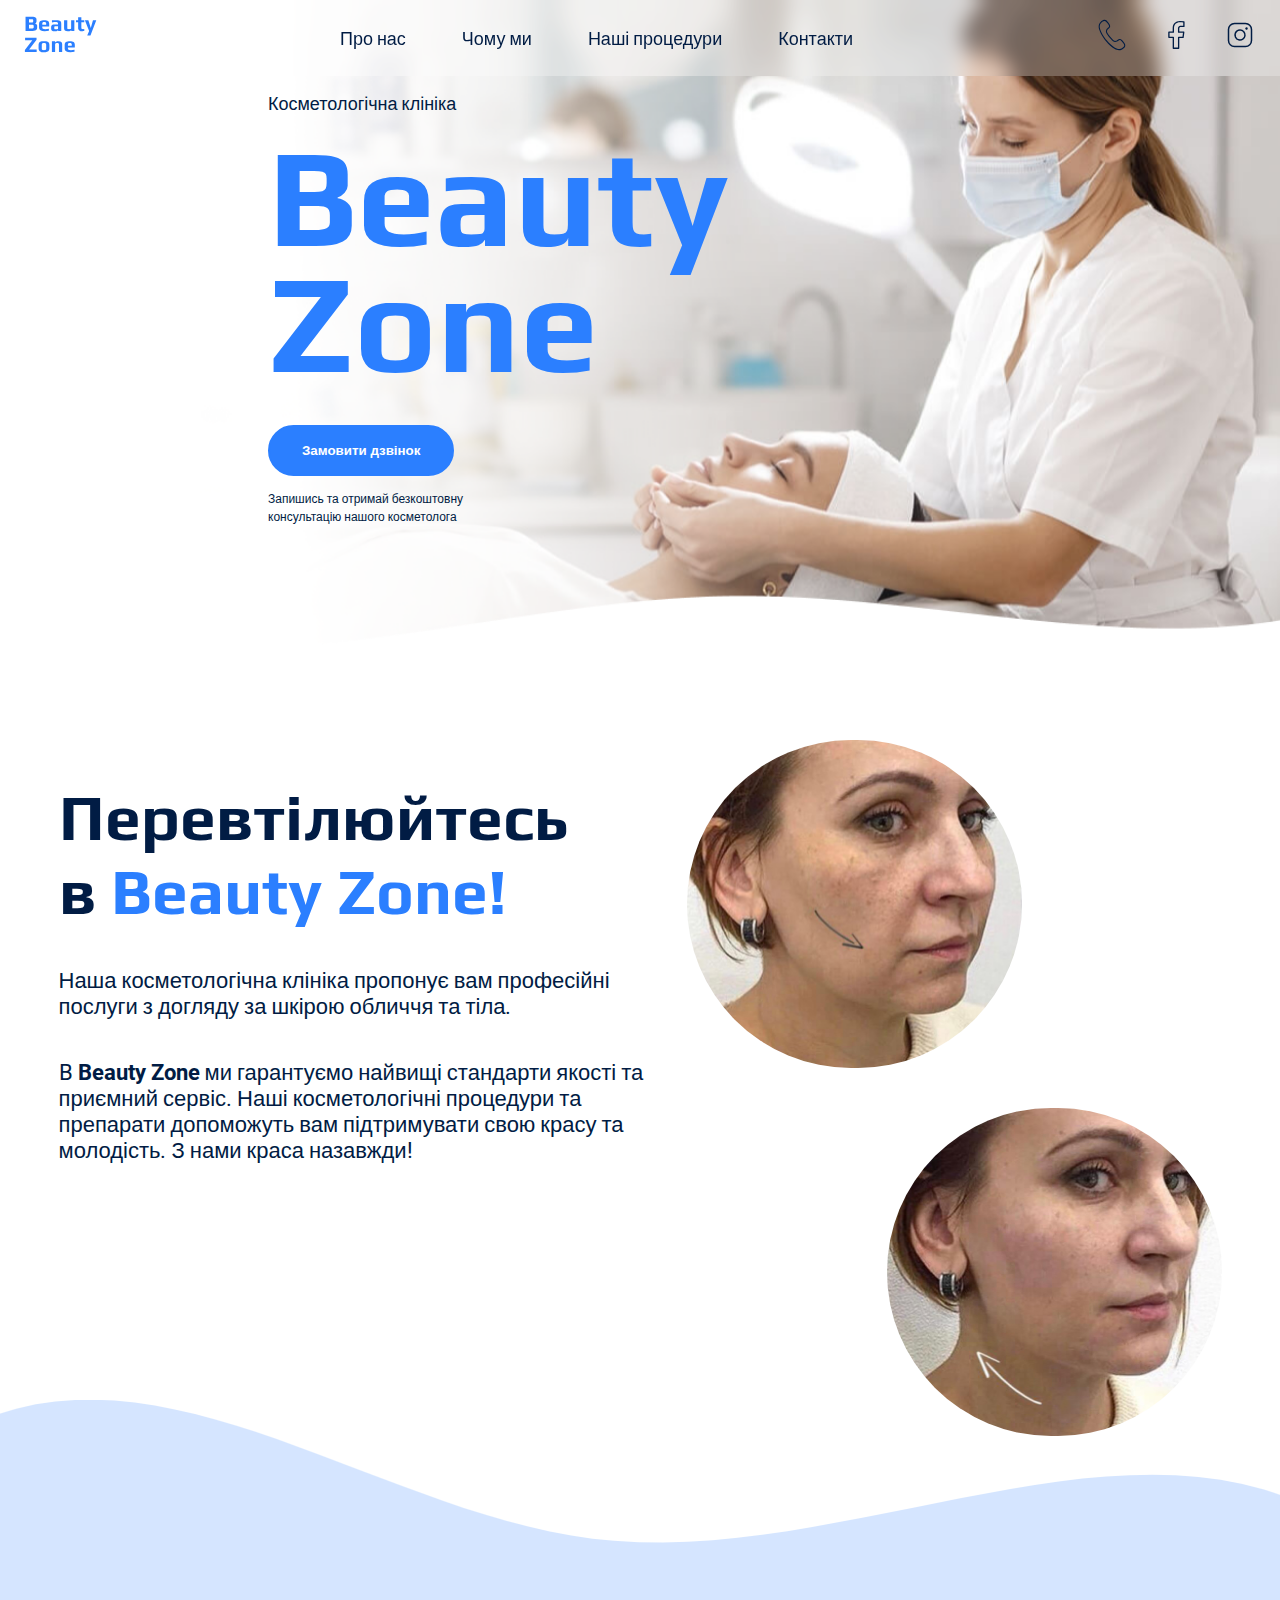
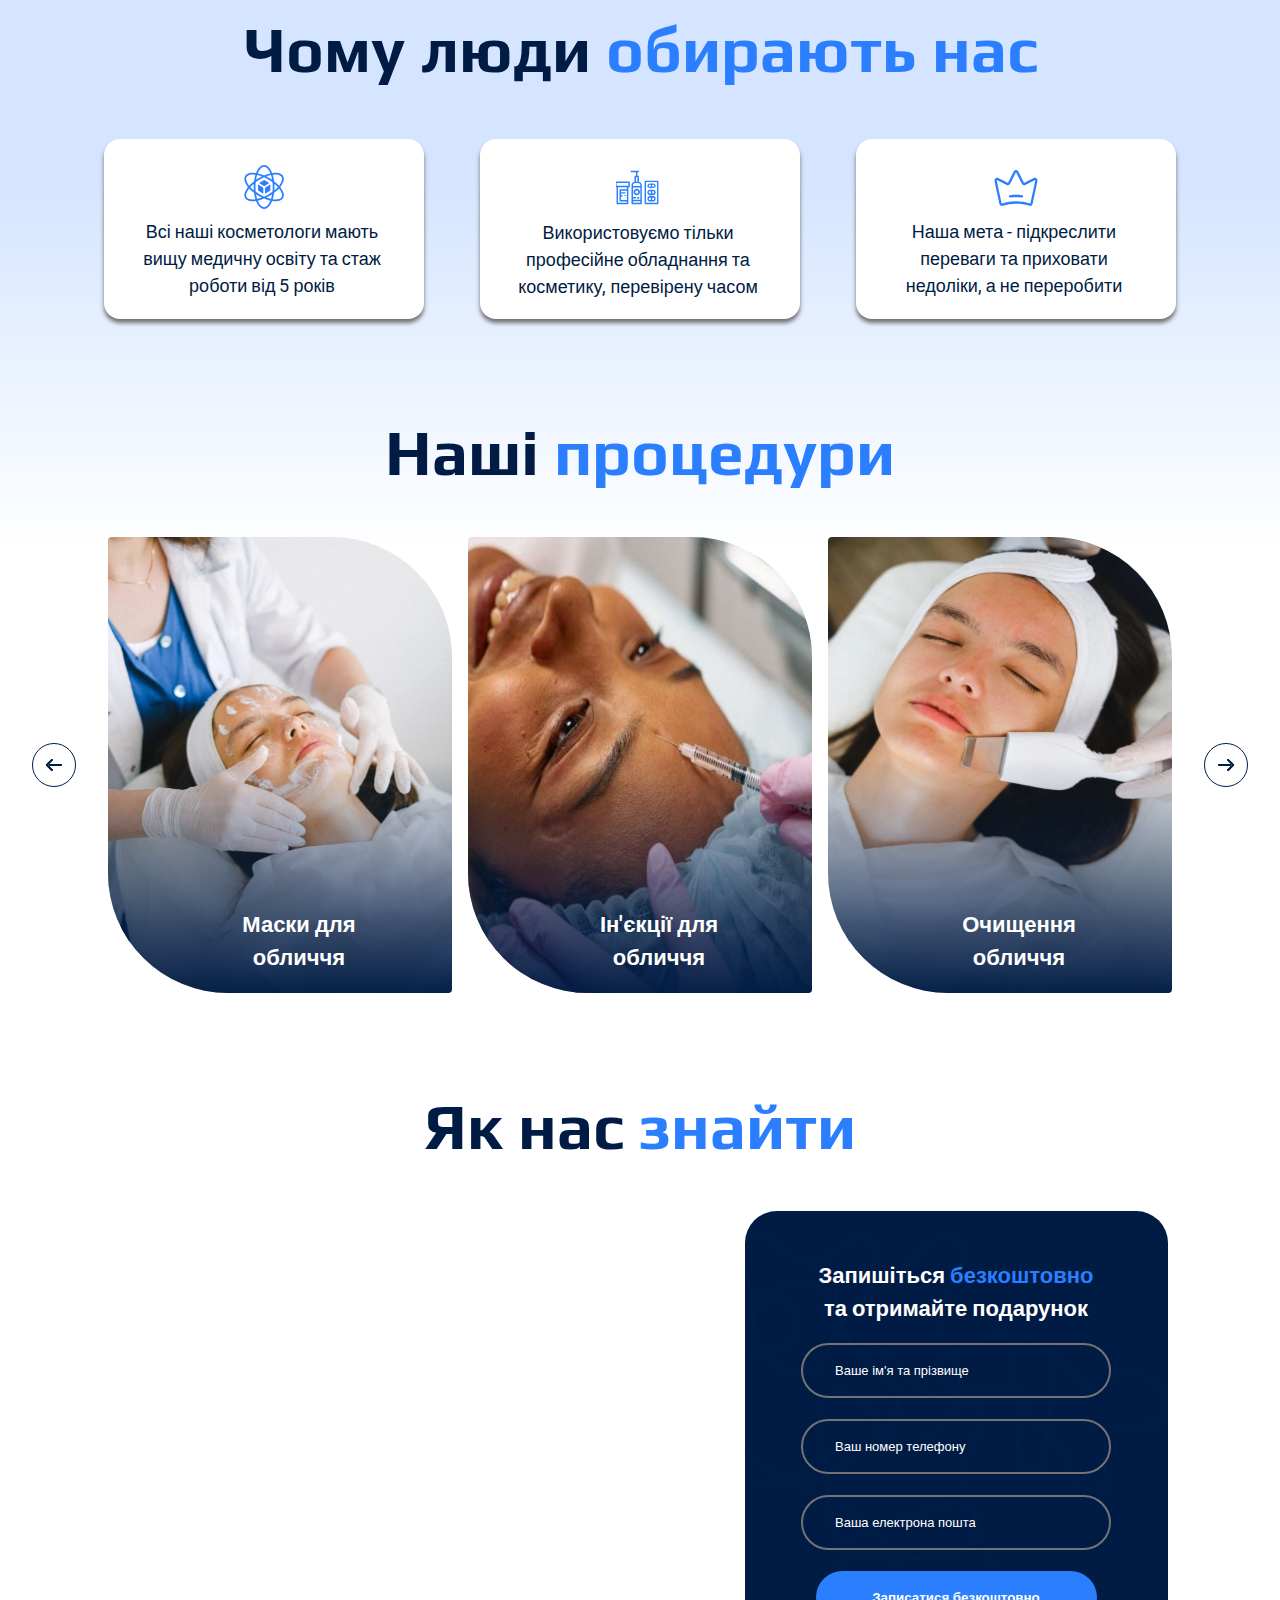
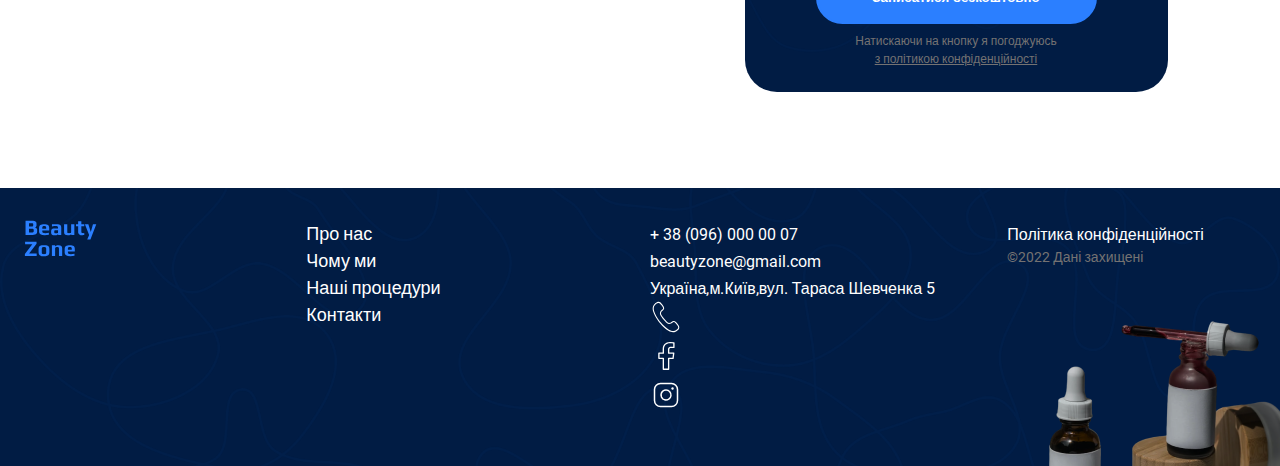
==== index.html @ bbe9ac01 "laid out by SCSS files" ====
<!DOCTYPE html>
<html lang="uk">

<head>
    <meta charset="UTF-8">
    <meta http-equiv="X-UA-Compatible" content="IE=edge">
    <meta name="viewport" content="width=device-width, initial-scale=1.0">
    <title>Beauty Zone</title>
    <!-- fonts -->
    <link rel="preconnect" href="https://fonts.googleapis.com">
    <link rel="preconnect" href="https://fonts.gstatic.com" crossorigin>
    <link href="https://fonts.googleapis.com/css2?family=Play:wght@400;700&display=swap" rel="stylesheet">
    <!-- style -->
    <link rel="stylesheet" href="./css/main.min.css">
</head>

<body>
    <header class="header">
        <div class="container">
            <div class="header__container">
                <nav class="header__nav">
                    <a href="./index.html">
                        <img src="./image/logobeaty.svg" alt="Лого Beaty Zone">
                    </a>
                    <ul class="header__menu">
                        <li><a class="header__link" href="#about-section">Про нас</a></li>
                        <li><a class="header__link" href="#why-section">Чому ми</a></li>
                        <li><a class="header__link" href="#procedures-section">Наші процедури</a></li>
                        <li><a class="header__link" href="#contact-section">Контакти</a></li>
                    </ul>
                </nav>
                <address>
                    <ul class="header__address">
                        <li><a class="address-link" href="tel:+380960000007">
                                <svg class="header__icon" width="32" height="32">
                                    <use href="./image/icons.svg#icon-telephone"></use>
                                </svg>
                            </a></li>
                        <li><a href="#">
                                <svg class="header__icon" width="32" height="32">
                                    <use href="./image/icons.svg#icon-facebook"></use>
                                </svg>
                            </a></li>
                        <li><a href="#">
                                <svg class="header__icon" width="32" height="32">
                                    <use href="./image/icons.svg#icon-instagram"></use>
                                </svg>
                            </a></li>
                    </ul>
                </address>
            </div>
        </div>
    </header>

    <main>
        <div class="background">
            <section class="hero-section">
                <div class="container">
                    <div class="hero-section__container">
                        <p class="hero-section__text">Косметологічна клініка</p>
                        <h1 class="hero-section__title">Beauty Zone</h1>
                        <button class="button modal-btn-open" type="button">Замовити дзвінок</button>
                        <!-- phone -->
                        <p class="button-text">Запишись та отримай безкоштовну консультацію нашого косметолога</p>
                    </div>
                </div>
            </section>
            <section class="about-section" id="about-section">
                <div class="container">
                    <div class="about-section__container">
                        <div class="about-section__content">
                            <h2 class="about-section__title section-title">Перевтілюйтесь в <span
                                    class="text-brand">Beauty
                                    zone!</span>
                            </h2>
                            <p class="about-section__text--margin about-section__text">Наша косметологічна клініка
                                пропонує
                                вам професійні
                                послуги
                                з догляду за шкірою обличчя та тіла.</p>
                            <p class="about-section__text--margin about-section__text">B <span
                                    class="about-section__text--up">Beauty Zone</span> ми гарантуємо найвищі стандарти
                                якості та приємний сервіс. Наші косметологічні процедури та препарати допоможуть вам
                                підтримувати свою красу та молодість. З нами краса назавжди!</p>
                        </div>
                        <div class="about-section__face">
                            <img class="face" src="./image/faceone.jpg" alt="Обличчя до процедури">
                            <img class="face facetwo" src="./image/facetwo.jpg" alt="Обличчя після процедури">
                        </div>
                    </div>
                </div>
            </section>
            <section class="why-section" id="why-section">
                <div class="container">
                    <h2 class="title--margin section-title">Чому люди <span class="text-brand-small">обирають нас</span>
                    </h2>
                    <ul class="why-section__container">
                        <li class="why-section__items">
                            <article class="why-card">
                                <h5 class="why-card__title--hidden">Наш досвід</h5>
                                <img src="./image/materials-science.svg" alt="#">
                                <p class="why-card__text">Всі наші косметологи мають вищу медичну освіту
                                    та стаж роботи від 5 років</p>
                            </article>
                        </li>
                        <li class="why-section__items">
                            <article class="why-card">
                                <h5 class="why-card__title--hidden">Що використовуемо?</h5>
                                <img src="./image/medicinecosmeticsbottle.svg" alt="#">
                                <p class="why-card__text">Використовуємо тільки професійне обладнання та косметику,
                                    перевірену
                                    часом</p>
                            </article>
                        </li>
                        <li class="why-section__items">
                            <article class="why-card">
                                <h5 class="why-card__title--hidden">Наша мета</h5>
                                <img src="./image/crown-light.svg" alt="#">
                                <p class="why-card__text">Наша мета - підкреслити переваги та приховати недоліки, а не
                                    переробити
                                </p>
                            </article>
                        </li>
                    </ul>

                </div>

            </section>
            <section class="procedures-section" id="procedures-section">
                <div class="container">
                    <h2 class="title-margin section-title">Наші <span class="text-brand-small">процедури</span></h2>
                    <div class="procedures-section__container">
                        <button class="carousel-button" type="button">
                            <svg class="carousel-icon" width="16" height="16">
                                <use href="./image/icons.svg#icon-Arrow"></use>
                            </svg>
                        </button>
                        <ul class="procedures-section__list">
                            <li class="procedures-section__items">
                                <article class="procedures-card">
                                    <img class="procedures-card__image" src="./image/procedure-mask.jpeg"
                                        alt="Маска для обличчя">
                                    <div class="procedures-card__div">
                                        <h3 class="procedures-card__title">Маски для обличчя</h3>
                                    </div>

                                </article>
                            </li>
                            <li class="procedures-section__items">
                                <article class="procedures-card">
                                    <img class="procedures-card__image" src="./image/procedure-injection.jpg" alt="Ін'єкції 
                                    для обличчя">
                                    <div class="procedures-card__div">
                                        <h3 class="procedures-card__title">Ін'єкції для обличчя</h3>
                                    </div>
                                </article>
                            </li>
                            <li class="procedures-section__items">
                                <article class="procedures-card">
                                    <img class="procedures-card__image" src="./image/procedure-cleaning.jpeg" alt=">Очищення 
                                    обличчя">
                                    <div class="procedures-card__div">
                                        <h3 class="procedures-card__title">Очищення обличчя</h3>
                                    </div>

                                </article>
                            </li>
                        </ul>
                        <button class="carousel-button right-btn" type="button">
                            <svg class="carousel-icon" width="16" height="16">
                                <use href="./image/icons.svg#icon-Arrow"></use>
                            </svg>
                        </button>
                    </div>
                </div>
            </section>
        </div>

        <section class="contact-section" id="contact-section">
            <div class="container">
                <h2 class="title-margin section-title">Як нас <span class="text-brand-small">знайти</span></h2>
                <div class="contact-container">

                    <iframe class="maps"
                        src="https://www.google.com/maps/embed?pb=!1m18!1m12!1m3!1d2540.9325719461126!2d30.5181753!3d50.4423566!2m3!1f0!2f0!3f0!3m2!1i1024!2i768!4f13.1!3m3!1m2!1s0x40d4cef8b5f6338d%3A0x25c7f06ad686451c!2z0LHRg9C70YzQstCw0YAg0KLQsNGA0LDRgdCwINCo0LXQstGH0LXQvdC60LAsIDUsINCa0LjRl9CyLCAwMjAwMA!5e0!3m2!1suk!2sua!4v1707415245719!5m2!1suk!2sua"
                        width="600" height="450" style="border:0;" allowfullscreen="" loading="lazy"
                        referrerpolicy="no-referrer-when-downgrade"></iframe>
                    <div class="box-sing">
                        <h4 class="sign-title">Запишіться <span class="text-brand-small">безкоштовно</span>
                            та отримайте подарунок</h4>
                        <form name="contact-form" autocomplete="off">

                            <div class="form-field">
                                <label class="form-label visually-hidden" for="user-name">Ваше ім'я та прізвище</label>
                                <input class="form-input" type="text" id="user-name" name="user-name"
                                    placeholder="Ваше ім'я та прізвище" minlength="2" maxlength="20" required>
                            </div>

                            <div class="form-field">
                                <label class="form-label visually-hidden" for="user-tel">Ваш номер телефону</label>
                                <input class="form-input" type="tel" id="user-tel" name="user-tel"
                                    placeholder="Ваш номер телефону" pattern="^\[0-9]{12}" required>
                            </div>

                            <div class="form-field">
                                <label class="form-label visually-hidden" for="user-email">Ваша електрона пошта</label>
                                <input class="form-input" type="email" id="user-email" name="user-email"
                                    placeholder="Ваша електрона пошта" required>
                            </div>


                            <button class="button contact btn-modal" type="submit">Записатися безкоштовно</button>
                            <!-- phone -->
                            <p class="text-contact">Натискаючи на кнопку я погоджуюсь
                                <a class="text-contact highlight" href="#">з політикою конфіденційності</a>
                            </p>

                        </form>

                        <!-- <button class="button contact" type="submit">Записатися безкоштовно</button>
                    
                        <p class="text-contact">Натискаючи на кнопку я погоджуюсь <a class="text-contact highlight"
                                href="#">з
                                політикою
                                конфіденційності</a></p> -->
                    </div>
                </div>

            </div>
        </section>

    </main>

    <footer class="footer">
        <div class="container">
            <div class="footer-container">
                <nav class="footer-nav">
                    <div class="footer-logo">
                        <a href="./index.html">
                            <img src="./image/logobeaty.svg" alt="Лого Beaty Zone">
                        </a>
                    </div>

                    <ul class="footer-menu">
                        <li><a class="footer-link" href="#about-section">Про нас</a></li>
                        <li><a class="footer-link" href="#why-section">Чому ми</a></li>
                        <li><a class="footer-link" href="#procedures-section">Наші процедури</a></li>
                        <li><a class="footer-link" href="#contact-section">Контакти</a></li>
                    </ul>
                </nav>
                <address class="footer-address">
                    <ul class="address-list">
                        <li><a class="address-link" href="tel:+380960000007">+ 38 (096) 000 00 07</a></li>
                        <li><a class="address-link" href="mailto:beautyzone@gmail.com">beautyzone@gmail.com</a></li>
                        <li><a class="address-link" href="https://maps.app.goo.gl/FTAmWWpmxCksTNbc8"
                                target=_blank>Україна,м.Київ,вул. Тараса Шевченка 5</a></li>
                        <li><a href="tel:+380960000007">
                                <svg class="footer-icon" width="32" height="32">
                                    <use href="./image/icons.svg#icon-telephone"></use>
                                </svg>
                            </a></li>
                        <li><a href="#">
                                <svg class="footer-icon" width="32" height="32">
                                    <use href="./image/icons.svg#icon-facebook"></use>
                                </svg>
                            </a></li>
                        <li><a href="#">
                                <svg class="footer-icon" width="32" height="32">
                                    <use href="./image/icons.svg#icon-instagram"></use>
                                </svg>
                            </a></li>
                    </ul>
                    <div class="address-info">
                        <a class="address-link" href="#" target="_blank">Політика конфіденційності</a>
                        <p class="address-copyright">&copy;2022 Дані захищені</p>

                    </div>

                </address>
            </div>
        </div>
    </footer>
    <div class="backdrop is-hidden">
        <div class="modal">
            <button class="modal-btn-close" type="button">
                close
            </button>
            <h2 class="title-modal">Замовити дзвінок</h2>
            <h4 class="sign-title text-modal">Запишіться <span class="text-brand-small">безкоштовно</span>
                та отримайте подарунок</h4>


            <form name="modal-form" autocomplete="off">

                <div class="form-field">
                    <label class="form-label visually-hidden" for="user-name">Ваше ім'я та прізвище</label>
                    <input class="form-input" type="text" id="user-name" name="user-name"
                        placeholder="Ваше ім'я та прізвище" required>
                </div>

                <div class="form-field">
                    <label class="form-label visually-hidden" for="user-tel">Ваш номер телефону</label>
                    <input class="form-input" type="tel" id="user-tel" name="user-tel" placeholder="Ваш номер телефону"
                        required>
                </div>

                <div class="form-field">
                    <label class="form-label visually-hidden" for="user-email">Ваша електрона пошта</label>
                    <input class="form-input" type="email" id="user-email" name="user-email"
                        placeholder="Ваша електрона пошта" required>
                </div>


                <button class="button contact btn-modal" type="submit">Записатися безкоштовно</button>
                <!-- phone -->
                <p class="text-contact">Натискаючи на кнопку я погоджуюсь
                    <a class="text-contact highlight" href="#">з політикою конфіденційності</a>
                </p>

            </form>





        </div>

    </div>
    <script src="./js/modal.js"></script>
</body>

</html>
---- css/main.min.css ----
@font-face{font-display:swap;font-family:"Roboto";font-style:normal;font-weight:400;src:url("../fonts/roboto-v30-latin-regular.woff2") format("woff2")}@font-face{font-display:swap;font-family:"Roboto";font-style:normal;font-weight:700;src:url("../fonts/roboto-v30-latin-700.woff2") format("woff2")}.play-regular{font-family:"Play",sans-serif;font-weight:400;font-style:normal}.play-bold{font-family:"Play",sans-serif;font-weight:700;font-style:normal}:root{--color-primary-dark: #31261a;--color-primary-light: #FFF;--color-brand-light: #2B7FFF;--color-brand-dark: #011C44;--color-secondary: #747272}*,*::before,*::after{-webkit-box-sizing:border-box;box-sizing:border-box}body{color:var(--color-brand-dark);font-family:"Roboto",sans-serif;font-size:18px;font-weight:400;line-height:1.5;margin:0}.container{width:100%;max-width:1288px;margin:0 auto;padding:0 24px}h1,h2,h3,h4,h5,h6,p{margin-top:0}a{display:inline-block}address{font-style:normal}ul{list-style-type:none;margin:0;padding:0}.visually-hidden{position:absolute;left:-10000px;top:auto;width:1px;height:1px;overflow:hidden}.text-brand{color:var(--color-brand-light);text-transform:capitalize}.text-brand-small{color:var(--color-brand-light)}.button{color:var(--color-primary-light);background-color:var(--color-brand-light);border:2px solid var(--color-brand-light);padding:16px 32px;border-radius:32px;font-weight:600;cursor:pointer;margin-bottom:14px;-webkit-transition:color .5s,background-color .5s;transition:color .5s,background-color .5s}.button.contact{width:281px;height:53px;-ms-flex-item-align:center;align-self:center;margin-bottom:8px}.button:hover{background-color:rgba(0,0,0,0);color:var(--color-brand-dark)}.button.contact:hover{background-color:var(--color-primary-light)}.button-text{font-size:12px;width:238px}.header__link{color:var(--color-brand-dark);text-decoration:none;-webkit-transition:color .3s;transition:color .3s}.footer-link{color:var(--color-primary-light);text-decoration:none;-webkit-transition:color .3s;transition:color .3s}.header__link:hover{color:var(--color-brand-light)}.footer-link:hover{color:var(--color-brand-light)}.header{position:absolute;width:100%;-webkit-backdrop-filter:blur(10px);backdrop-filter:blur(10px);background:rgba(255,255,255,.25);padding:16px 0}.header__container{display:-webkit-box;display:-ms-flexbox;display:flex;gap:30px;background-color:rgba(0,0,0,0);-webkit-box-align:center;-ms-flex-align:center;align-items:center}.header__nav{display:-webkit-box;display:-ms-flexbox;display:flex;-webkit-box-align:center;-ms-flex-align:center;align-items:center;-webkit-box-flex:1;-ms-flex-positive:1;flex-grow:1;gap:30px}.header__menu{display:-webkit-box;display:-ms-flexbox;display:flex;gap:56px;-webkit-box-flex:1;-ms-flex-positive:1;flex-grow:1;-webkit-box-pack:center;-ms-flex-pack:center;justify-content:center}.header__address{display:-webkit-box;display:-ms-flexbox;display:flex;gap:32px;-webkit-box-flex:1;-ms-flex-positive:1;flex-grow:1;-webkit-box-pack:center;-ms-flex-pack:center;justify-content:center}.header__icon{fill:var(--color-brand-dark);-webkit-transition:fill .3s;transition:fill .3s}.header__icon:hover{fill:var(--color-brand-light)}.hero-section{background-image:url("../image/cos-office.png");background-repeat:no-repeat;background-size:1550px 800px;background-position:center;width:100%;height:700px}.hero-section__text{margin-bottom:16px}.hero-section__title{width:529px;margin-bottom:40px;color:var(--color-brand-light);font-family:"Play",sans-serif;text-align:left;font-size:140px;font-weight:700;line-height:.9;text-transform:capitalize}.hero-section__container{display:-webkit-box;display:-ms-flexbox;display:flex;-webkit-box-orient:vertical;-webkit-box-direction:normal;-ms-flex-direction:column;flex-direction:column;-webkit-box-pack:start;-ms-flex-pack:start;justify-content:flex-start;-webkit-box-align:start;-ms-flex-align:start;align-items:flex-start;padding:0px;height:658px;padding:90px 667px 270px 244px}.section-title{font-family:"Play",sans-serif;font-size:64px;font-weight:700;line-height:normal;text-align:center}.title-margin{margin-bottom:48px}.background{background-image:url("../image/background-blue.png");background-position:center 1400px;background-repeat:no-repeat}.about-section{text-align:left;padding-top:40px;padding-bottom:88px}.about-section__container{display:-webkit-box;display:-ms-flexbox;display:flex;gap:28px;-webkit-box-pack:center;-ms-flex-pack:center;justify-content:center}.about-section__content{display:-webkit-box;display:-ms-flexbox;display:flex;-webkit-box-orient:vertical;-webkit-box-direction:normal;-ms-flex-direction:column;flex-direction:column;padding-top:40px}.about-section__title{margin-bottom:40px;width:529px;text-align:left}.about-section__text{font-size:22px;line-height:initial;width:600px}.about-section__text--up{text-transform:capitalize;font-weight:600}.about-section__text--margin{margin-bottom:40px}.about-section__text--margin:last-child{margin-bottom:0}.about-section__face{display:-webkit-box;display:-ms-flexbox;display:flex;-webkit-box-orient:vertical;-webkit-box-direction:normal;-ms-flex-direction:column;flex-direction:column;gap:40px}.about-section .face{width:335px;height:328px;border-radius:200px}.about-section .facetwo{margin-left:200px}.why-section{padding-top:88px;padding-bottom:48px}.why-section__container{display:-webkit-box;display:-ms-flexbox;display:flex;-webkit-box-pack:center;-ms-flex-pack:center;justify-content:center;gap:56px;-ms-flex-wrap:wrap;flex-wrap:wrap}.why-card{background-color:var(--color-primary-light);border-radius:16px;width:320px;height:180px;padding:24px 32px;text-align:center;-webkit-box-shadow:0px 4px 4px 0px var(--color-secondary);box-shadow:0px 4px 4px 0px var(--color-secondary)}.why-card__title--hidden{display:none}.why-card__text{width:252px}.procedures-section{padding-top:48px;padding-bottom:48px}.procedures-section__container{display:-webkit-box;display:-ms-flexbox;display:flex;-webkit-box-align:center;-ms-flex-align:center;align-items:center;gap:32px;-webkit-box-pack:center;-ms-flex-pack:center;justify-content:center}.procedures-section__list{display:-webkit-box;display:-ms-flexbox;display:flex;-webkit-box-pack:center;-ms-flex-pack:center;justify-content:center;gap:16px}.procedures-section__items{-ms-flex-preferred-size:calc((100% - 16px)/3);flex-basis:calc((100% - 16px)/3)}.procedures-card{background-image:-webkit-gradient(linear, left top, left bottom, color-stop(48.529%, rgba(1, 28, 68, 0)), color-stop(84.641%, rgba(1, 28, 68, 0.73)), color-stop(101.43%, rgb(1, 28, 68)));background-image:linear-gradient(180deg, rgba(1, 28, 68, 0) 48.529%, rgba(1, 28, 68, 0.73) 84.641%, rgb(1, 28, 68) 101.43%);border-radius:4px 120px 4px 120px;position:relative;width:344px;height:456px;-webkit-transition:-webkit-transform .3s;transition:-webkit-transform .3s;transition:transform .3s;transition:transform .3s, -webkit-transform .3s}.procedures-card:hover{-webkit-transform:scale(1.05);-ms-transform:scale(1.05);transform:scale(1.05)}.procedures-card__image{position:absolute;width:344px;height:456px;background-position:center;z-index:-1;border-radius:4px 120px 4px 120px}.procedures-card__title{color:var(--color-primary-light);font-size:22px}.procedures-card__div{display:-webkit-box;display:-ms-flexbox;display:flex;-webkit-box-pack:center;-ms-flex-pack:center;justify-content:center;padding:371px 77px 32px 115px;text-align:center}.carousel-button{display:-webkit-box;display:-ms-flexbox;display:flex;-webkit-box-align:center;-ms-flex-align:center;align-items:center;-webkit-box-pack:center;-ms-flex-pack:center;justify-content:center;width:44px;height:44px;padding:0;fill:var(--color-brand-dark);border:1px solid var(--color-brand-dark);border-radius:50%;background-color:rgba(0,0,0,0);cursor:pointer;-webkit-transition:fill .3s;transition:fill .3s}.carousel-button.right-btn{-webkit-transform:rotate(180deg);-ms-transform:rotate(180deg);transform:rotate(180deg)}.carousel-button:hover{background-color:var(--color-brand-light);border:var(--color-primary-light);fill:var(--color-primary-light)}.contact-section{padding-top:48px;padding-bottom:96px}.contact-container{display:-webkit-box;display:-ms-flexbox;display:flex;gap:32px;-webkit-box-pack:center;-ms-flex-pack:center;justify-content:center}.sign-title{margin:48px auto 32px;color:var(--color-primary-light);max-width:277px;height:52px;font-size:22px;font-weight:600;text-align:center}.text-contact{max-width:213px;height:36px;text-align:center;font-size:12px;color:var(--color-secondary);margin:0 auto 48px;-webkit-transition:color .3s;transition:color .3s}.text-contact.highlight:hover{color:var(--color-brand-light)}.maps{display:-webkit-box;display:-ms-flexbox;display:flex;border:none;border-radius:32px;height:481px}.box-sing{display:-webkit-box;display:-ms-flexbox;display:flex;-webkit-box-pack:start;-ms-flex-pack:start;justify-content:flex-start;-webkit-box-orient:vertical;-webkit-box-direction:normal;-ms-flex-direction:column;flex-direction:column;-webkit-box-align:center;-ms-flex-align:center;align-items:center;background-color:var(--color-brand-dark);background-image:url("../image/footer-background.png");background-repeat:no-repeat;background-size:cover;background-position:right;border-radius:32px;width:423px;height:481px}.footer{position:relative;background-color:var(--color-brand-dark);background-image:url("../image/footer-background.png");background-repeat:no-repeat;background-size:cover;background-position:center;padding:32px 0;height:278px}.footer::after{position:absolute;width:240px;height:150px;right:0;bottom:0;background-repeat:no-repeat;background-image:url("../image/pexels-photo.png");content:""}.address-link{color:var(--color-primary-light);font-size:16px;font-weight:300;text-decoration:none;-webkit-transition:color .3s;transition:color .3s}.footer-container{display:-webkit-box;display:-ms-flexbox;display:flex;gap:20px}.footer-nav,.footer-address{display:-webkit-box;display:-ms-flexbox;display:flex;-ms-flex-preferred-size:50%;flex-basis:50%;gap:20px}.footer-logo,.footer-menu{-webkit-box-flex:1;-ms-flex-positive:1;flex-grow:1}.address-list,.address-info{-webkit-box-flex:1;-ms-flex-positive:1;flex-grow:1}.footer-icon{fill:var(--color-primary-light);-webkit-transition:fill .3s;transition:fill .3s}.footer-icon:hover{fill:var(--color-brand-light)}.address-link:hover{color:var(--color-brand-light)}.address-copyright{font-size:14px;color:var(--color-secondary)}.backdrop{position:fixed;top:0;right:0;bottom:0;left:0;display:-webkit-box;display:-ms-flexbox;display:flex;-webkit-box-align:center;-ms-flex-align:center;align-items:center;-webkit-box-pack:center;-ms-flex-pack:center;justify-content:center;padding:20px 0;background-color:rgba(1,28,68,.73);-webkit-transition:opacity .3s,visibility .3s;transition:opacity .3s,visibility .3s}.backdrop.is-hidden{opacity:0;visibility:hidden;pointer-events:none}.modal{display:-webkit-box;display:-ms-flexbox;display:flex;-webkit-box-pack:start;-ms-flex-pack:start;justify-content:flex-start;-webkit-box-orient:vertical;-webkit-box-direction:normal;-ms-flex-direction:column;flex-direction:column;-webkit-box-align:center;-ms-flex-align:center;align-items:center;background-color:var(--color-brand-dark);background-image:url("../image/footer-background.png");background-repeat:no-repeat;background-size:cover;background-position:center;position:relative;width:720px;height:680px;border-radius:32px}.modal-btn-close{position:absolute;top:40px;right:40px}.title-modal{font-family:"Play";width:100%;max-width:430px;height:100%;max-height:150px;font-size:64px;font-weight:700;line-height:74px;margin:40px auto;text-align:center;color:var(--color-primary-light)}.text-modal{margin:0 auto 32px}.form-field{margin-bottom:24px;width:310px;height:52px}.form-label{display:block}.form-input{padding:18px 32px;width:100%;border:2px solid var(--color-secondary);border-radius:32px;background-color:rgba(0,0,0,0);margin-bottom:24px}.form-input:focus{background-color:var(--color-secondary);outline:none}.form-input::-webkit-input-placeholder{color:var(--color-primary-light);font-size:13px;font-weight:400;line-height:1.5}.form-input::-moz-placeholder{color:var(--color-primary-light);font-size:13px;font-weight:400;line-height:1.5}.form-input:-ms-input-placeholder{color:var(--color-primary-light);font-size:13px;font-weight:400;line-height:1.5}.form-input::-ms-input-placeholder{color:var(--color-primary-light);font-size:13px;font-weight:400;line-height:1.5}.form-input::placeholder{color:var(--color-primary-light);font-size:13px;font-weight:400;line-height:1.5}.button.contact.btn-modal{display:block;margin:0 auto 8px}
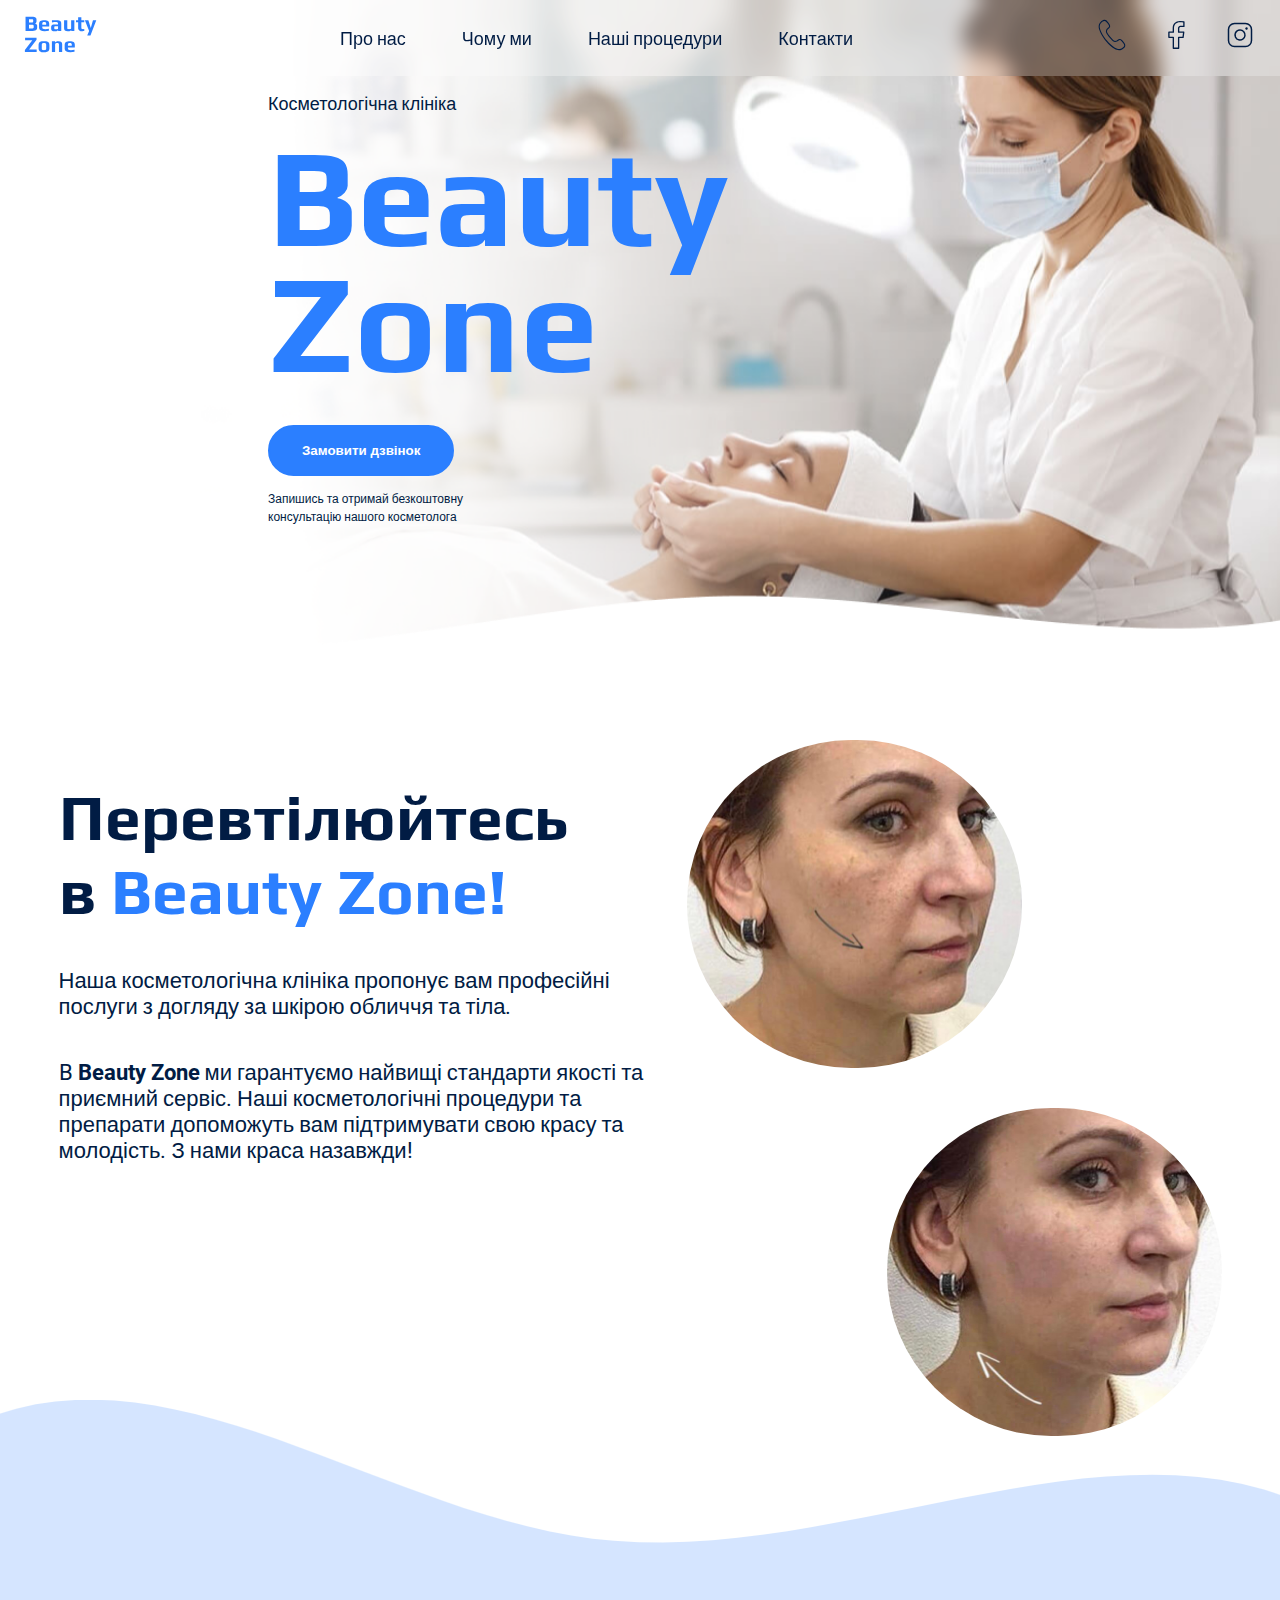
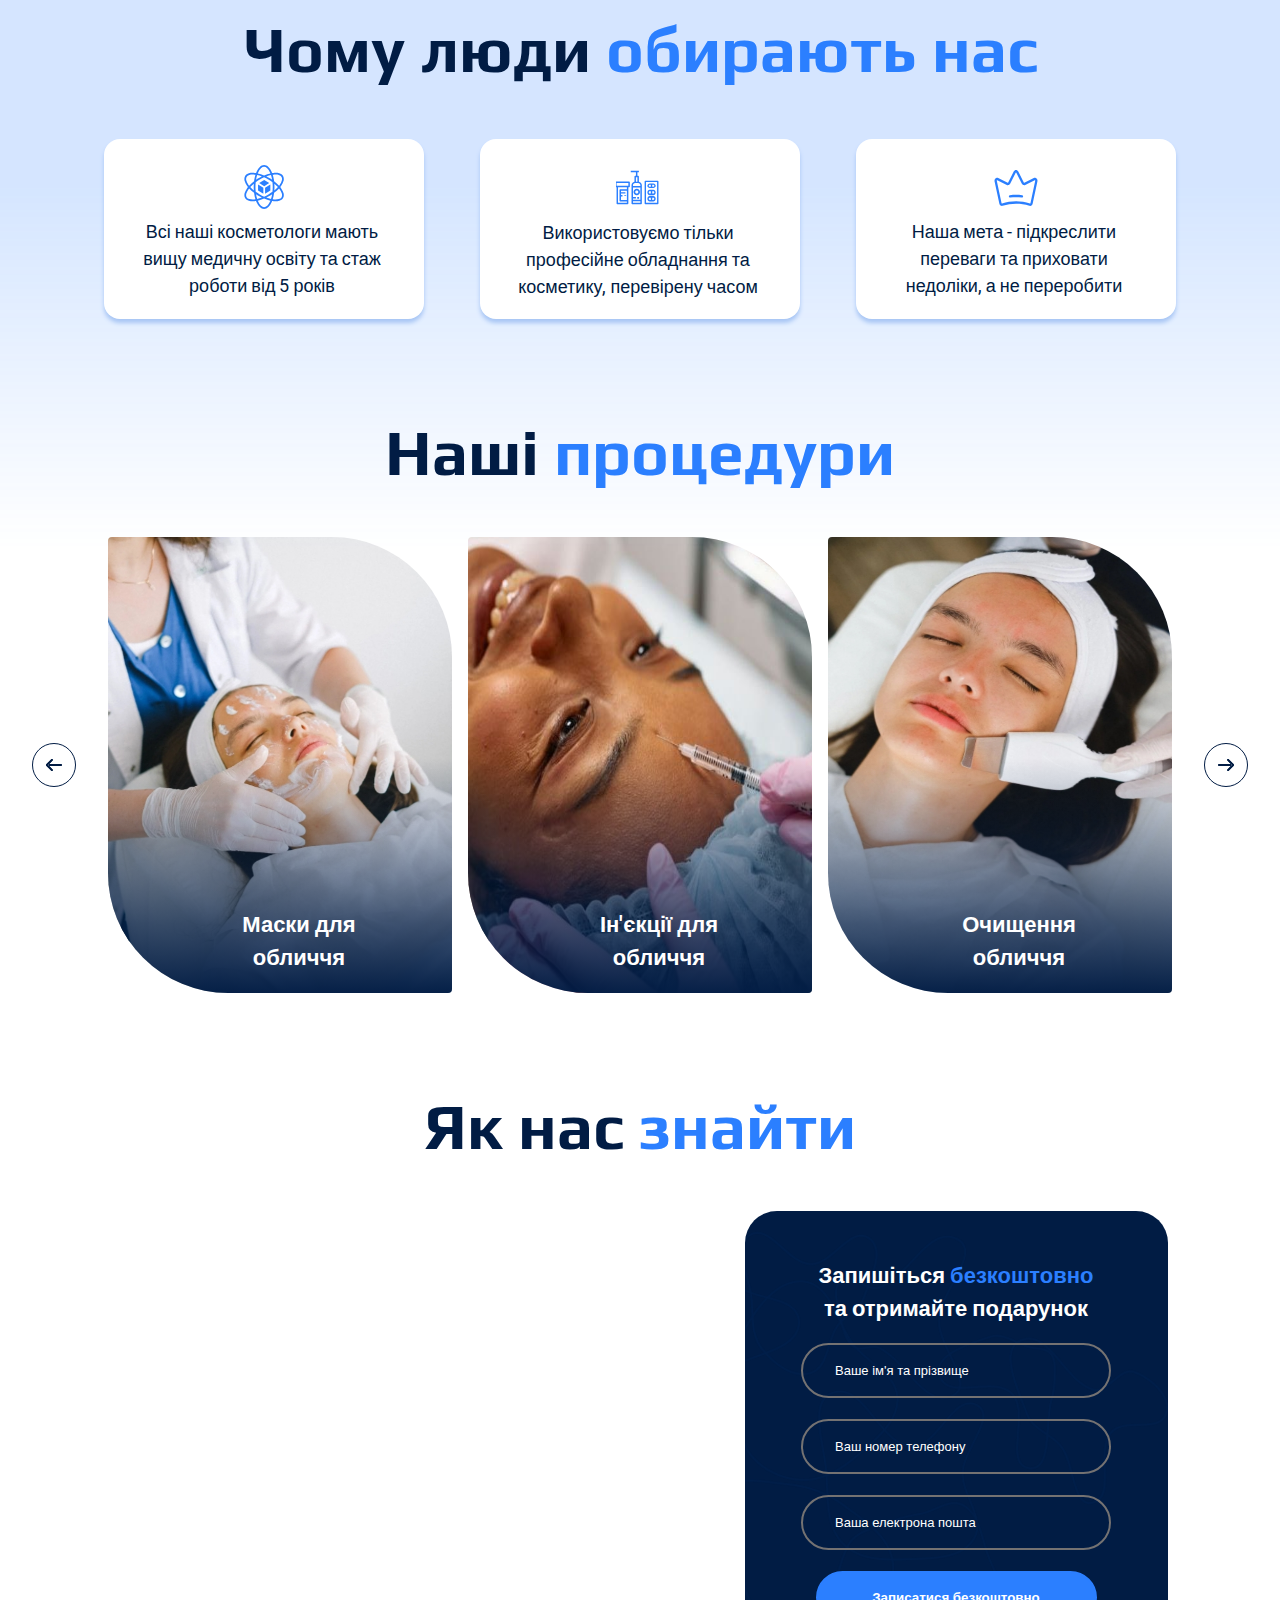
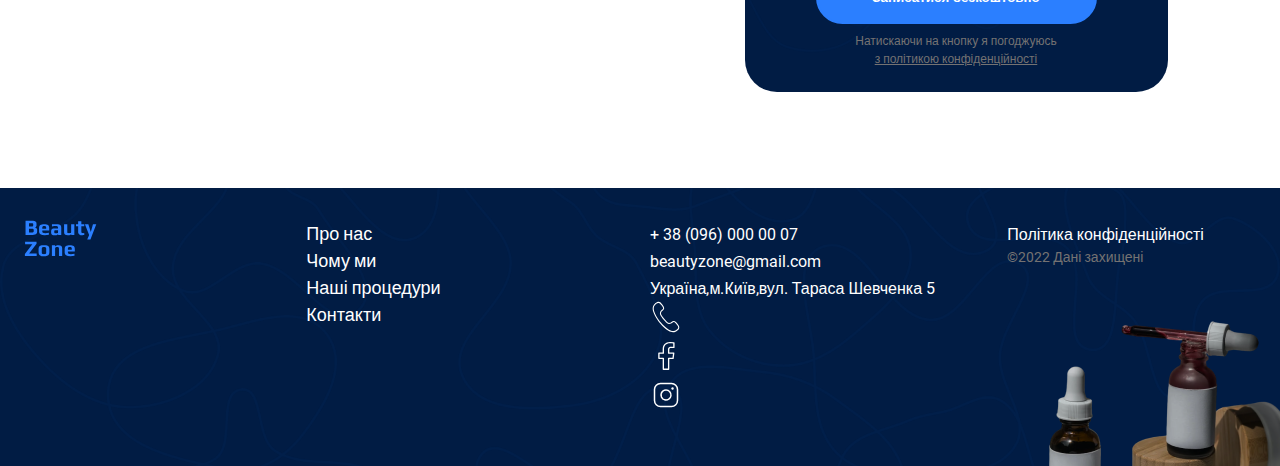
==== commit 9ef7b6bd: "added scss" ====
--- a/index.html
+++ b/index.html
@@ -179,50 +179,45 @@
         <section class="contact-section" id="contact-section">
             <div class="container">
                 <h2 class="title-margin section-title">Як нас <span class="text-brand-small">знайти</span></h2>
-                <div class="contact-container">
-
-                    <iframe class="maps"
+                <div class="contact-section__container">
+
+                    <iframe class="contact-section__maps"
                         src="https://www.google.com/maps/embed?pb=!1m18!1m12!1m3!1d2540.9325719461126!2d30.5181753!3d50.4423566!2m3!1f0!2f0!3f0!3m2!1i1024!2i768!4f13.1!3m3!1m2!1s0x40d4cef8b5f6338d%3A0x25c7f06ad686451c!2z0LHRg9C70YzQstCw0YAg0KLQsNGA0LDRgdCwINCo0LXQstGH0LXQvdC60LAsIDUsINCa0LjRl9CyLCAwMjAwMA!5e0!3m2!1suk!2sua!4v1707415245719!5m2!1suk!2sua"
                         width="600" height="450" style="border:0;" allowfullscreen="" loading="lazy"
                         referrerpolicy="no-referrer-when-downgrade"></iframe>
-                    <div class="box-sing">
-                        <h4 class="sign-title">Запишіться <span class="text-brand-small">безкоштовно</span>
+                    <div class="contact-section__sing">
+                        <h4 class="input__title">Запишіться <span class="text-brand-small">безкоштовно</span>
                             та отримайте подарунок</h4>
                         <form name="contact-form" autocomplete="off">
 
-                            <div class="form-field">
-                                <label class="form-label visually-hidden" for="user-name">Ваше ім'я та прізвище</label>
-                                <input class="form-input" type="text" id="user-name" name="user-name"
+                            <div class="contact-section__form-field input">
+                                <label class="input__label visually-hidden" for="user-name">Ваше ім'я та
+                                    прізвище</label>
+                                <input class="input__control" type="text" id="user-name" name="user-name"
                                     placeholder="Ваше ім'я та прізвище" minlength="2" maxlength="20" required>
                             </div>
 
-                            <div class="form-field">
-                                <label class="form-label visually-hidden" for="user-tel">Ваш номер телефону</label>
-                                <input class="form-input" type="tel" id="user-tel" name="user-tel"
+                            <div class="contact-section__form-field input">
+                                <label class="input__label visually-hidden" for="user-tel">Ваш номер телефону</label>
+                                <input class="input__control" type="tel" id="user-tel" name="user-tel"
                                     placeholder="Ваш номер телефону" pattern="^\[0-9]{12}" required>
                             </div>
 
-                            <div class="form-field">
-                                <label class="form-label visually-hidden" for="user-email">Ваша електрона пошта</label>
-                                <input class="form-input" type="email" id="user-email" name="user-email"
+                            <div class="contact-section__form-field input">
+                                <label class="input__label visually-hidden" for="user-email">Ваша електрона
+                                    пошта</label>
+                                <input class="input__control" type="email" id="user-email" name="user-email"
                                     placeholder="Ваша електрона пошта" required>
                             </div>
 
 
                             <button class="button contact btn-modal" type="submit">Записатися безкоштовно</button>
                             <!-- phone -->
-                            <p class="text-contact">Натискаючи на кнопку я погоджуюсь
-                                <a class="text-contact highlight" href="#">з політикою конфіденційності</a>
+                            <p class="input__text">Натискаючи на кнопку я погоджуюсь
+                                <a class="input__text highlight" href="#">з політикою конфіденційності</a>
                             </p>
 
                         </form>
-
-                        <!-- <button class="button contact" type="submit">Записатися безкоштовно</button>
-                    
-                        <p class="text-contact">Натискаючи на кнопку я погоджуюсь <a class="text-contact highlight"
-                                href="#">з
-                                політикою
-                                конфіденційності</a></p> -->
                     </div>
                 </div>
 
@@ -233,46 +228,46 @@
 
     <footer class="footer">
         <div class="container">
-            <div class="footer-container">
-                <nav class="footer-nav">
-                    <div class="footer-logo">
+            <div class="footer__container">
+                <nav class="footer__nav">
+                    <div class="footer__logo">
                         <a href="./index.html">
                             <img src="./image/logobeaty.svg" alt="Лого Beaty Zone">
                         </a>
                     </div>
 
-                    <ul class="footer-menu">
-                        <li><a class="footer-link" href="#about-section">Про нас</a></li>
-                        <li><a class="footer-link" href="#why-section">Чому ми</a></li>
-                        <li><a class="footer-link" href="#procedures-section">Наші процедури</a></li>
-                        <li><a class="footer-link" href="#contact-section">Контакти</a></li>
+                    <ul class="footer__menu">
+                        <li><a class="footer__link" href="#about-section">Про нас</a></li>
+                        <li><a class="footer__link" href="#why-section">Чому ми</a></li>
+                        <li><a class="footer__link" href="#procedures-section">Наші процедури</a></li>
+                        <li><a class="footer__link" href="#contact-section">Контакти</a></li>
                     </ul>
                 </nav>
-                <address class="footer-address">
-                    <ul class="address-list">
-                        <li><a class="address-link" href="tel:+380960000007">+ 38 (096) 000 00 07</a></li>
-                        <li><a class="address-link" href="mailto:beautyzone@gmail.com">beautyzone@gmail.com</a></li>
-                        <li><a class="address-link" href="https://maps.app.goo.gl/FTAmWWpmxCksTNbc8"
+                <address class="footer__address">
+                    <ul class="address__list">
+                        <li><a class="address__link" href="tel:+380960000007">+ 38 (096) 000 00 07</a></li>
+                        <li><a class="address__link" href="mailto:beautyzone@gmail.com">beautyzone@gmail.com</a></li>
+                        <li><a class="address__link" href="https://maps.app.goo.gl/FTAmWWpmxCksTNbc8"
                                 target=_blank>Україна,м.Київ,вул. Тараса Шевченка 5</a></li>
                         <li><a href="tel:+380960000007">
-                                <svg class="footer-icon" width="32" height="32">
+                                <svg class="footer__icon" width="32" height="32">
                                     <use href="./image/icons.svg#icon-telephone"></use>
                                 </svg>
                             </a></li>
                         <li><a href="#">
-                                <svg class="footer-icon" width="32" height="32">
+                                <svg class="footer__icon" width="32" height="32">
                                     <use href="./image/icons.svg#icon-facebook"></use>
                                 </svg>
                             </a></li>
                         <li><a href="#">
-                                <svg class="footer-icon" width="32" height="32">
+                                <svg class="footer__icon" width="32" height="32">
                                     <use href="./image/icons.svg#icon-instagram"></use>
                                 </svg>
                             </a></li>
                     </ul>
-                    <div class="address-info">
-                        <a class="address-link" href="#" target="_blank">Політика конфіденційності</a>
-                        <p class="address-copyright">&copy;2022 Дані захищені</p>
+                    <div class="address__info">
+                        <a class="address__link" href="#" target="_blank">Політика конфіденційності</a>
+                        <p class="address__copyright">&copy;2022 Дані захищені</p>
 
                     </div>
 
@@ -285,36 +280,36 @@
             <button class="modal-btn-close" type="button">
                 close
             </button>
-            <h2 class="title-modal">Замовити дзвінок</h2>
-            <h4 class="sign-title text-modal">Запишіться <span class="text-brand-small">безкоштовно</span>
+            <h2 class="modal__title">Замовити дзвінок</h2>
+            <h4 class="input__title modal__text">Запишіться <span class="text-brand-small">безкоштовно</span>
                 та отримайте подарунок</h4>
 
 
             <form name="modal-form" autocomplete="off">
 
-                <div class="form-field">
-                    <label class="form-label visually-hidden" for="user-name">Ваше ім'я та прізвище</label>
-                    <input class="form-input" type="text" id="user-name" name="user-name"
+                <div class="modal__form-field input">
+                    <label class="input__label visually-hidden" for="user-name">Ваше ім'я та прізвище</label>
+                    <input class="input__control" type="text" id="user-name" name="user-name"
                         placeholder="Ваше ім'я та прізвище" required>
                 </div>
 
-                <div class="form-field">
-                    <label class="form-label visually-hidden" for="user-tel">Ваш номер телефону</label>
-                    <input class="form-input" type="tel" id="user-tel" name="user-tel" placeholder="Ваш номер телефону"
-                        required>
-                </div>
-
-                <div class="form-field">
-                    <label class="form-label visually-hidden" for="user-email">Ваша електрона пошта</label>
-                    <input class="form-input" type="email" id="user-email" name="user-email"
+                <div class="modal__form-field input">
+                    <label class="input__label visually-hidden" for="user-tel">Ваш номер телефону</label>
+                    <input class="input__control" type="tel" id="user-tel" name="user-tel"
+                        placeholder="Ваш номер телефону" required>
+                </div>
+
+                <div class="modal__form-field input">
+                    <label class="input__label visually-hidden" for="user-email">Ваша електрона пошта</label>
+                    <input class="input__control" type="email" id="user-email" name="user-email"
                         placeholder="Ваша електрона пошта" required>
                 </div>
 
 
                 <button class="button contact btn-modal" type="submit">Записатися безкоштовно</button>
                 <!-- phone -->
-                <p class="text-contact">Натискаючи на кнопку я погоджуюсь
-                    <a class="text-contact highlight" href="#">з політикою конфіденційності</a>
+                <p class="input__text">Натискаючи на кнопку я погоджуюсь
+                    <a class="input__text highlight" href="#">з політикою конфіденційності</a>
                 </p>
 
             </form>
--- a/css/main.min.css
+++ b/css/main.min.css
@@ -1 +1 @@
-@font-face{font-display:swap;font-family:"Roboto";font-style:normal;font-weight:400;src:url("../fonts/roboto-v30-latin-regular.woff2") format("woff2")}@font-face{font-display:swap;font-family:"Roboto";font-style:normal;font-weight:700;src:url("../fonts/roboto-v30-latin-700.woff2") format("woff2")}.play-regular{font-family:"Play",sans-serif;font-weight:400;font-style:normal}.play-bold{font-family:"Play",sans-serif;font-weight:700;font-style:normal}:root{--color-primary-dark: #31261a;--color-primary-light: #FFF;--color-brand-light: #2B7FFF;--color-brand-dark: #011C44;--color-secondary: #747272}*,*::before,*::after{-webkit-box-sizing:border-box;box-sizing:border-box}body{color:var(--color-brand-dark);font-family:"Roboto",sans-serif;font-size:18px;font-weight:400;line-height:1.5;margin:0}.container{width:100%;max-width:1288px;margin:0 auto;padding:0 24px}h1,h2,h3,h4,h5,h6,p{margin-top:0}a{display:inline-block}address{font-style:normal}ul{list-style-type:none;margin:0;padding:0}.visually-hidden{position:absolute;left:-10000px;top:auto;width:1px;height:1px;overflow:hidden}.text-brand{color:var(--color-brand-light);text-transform:capitalize}.text-brand-small{color:var(--color-brand-light)}.button{color:var(--color-primary-light);background-color:var(--color-brand-light);border:2px solid var(--color-brand-light);padding:16px 32px;border-radius:32px;font-weight:600;cursor:pointer;margin-bottom:14px;-webkit-transition:color .5s,background-color .5s;transition:color .5s,background-color .5s}.button.contact{width:281px;height:53px;-ms-flex-item-align:center;align-self:center;margin-bottom:8px}.button:hover{background-color:rgba(0,0,0,0);color:var(--color-brand-dark)}.button.contact:hover{background-color:var(--color-primary-light)}.button-text{font-size:12px;width:238px}.header__link{color:var(--color-brand-dark);text-decoration:none;-webkit-transition:color .3s;transition:color .3s}.footer-link{color:var(--color-primary-light);text-decoration:none;-webkit-transition:color .3s;transition:color .3s}.header__link:hover{color:var(--color-brand-light)}.footer-link:hover{color:var(--color-brand-light)}.header{position:absolute;width:100%;-webkit-backdrop-filter:blur(10px);backdrop-filter:blur(10px);background:rgba(255,255,255,.25);padding:16px 0}.header__container{display:-webkit-box;display:-ms-flexbox;display:flex;gap:30px;background-color:rgba(0,0,0,0);-webkit-box-align:center;-ms-flex-align:center;align-items:center}.header__nav{display:-webkit-box;display:-ms-flexbox;display:flex;-webkit-box-align:center;-ms-flex-align:center;align-items:center;-webkit-box-flex:1;-ms-flex-positive:1;flex-grow:1;gap:30px}.header__menu{display:-webkit-box;display:-ms-flexbox;display:flex;gap:56px;-webkit-box-flex:1;-ms-flex-positive:1;flex-grow:1;-webkit-box-pack:center;-ms-flex-pack:center;justify-content:center}.header__address{display:-webkit-box;display:-ms-flexbox;display:flex;gap:32px;-webkit-box-flex:1;-ms-flex-positive:1;flex-grow:1;-webkit-box-pack:center;-ms-flex-pack:center;justify-content:center}.header__icon{fill:var(--color-brand-dark);-webkit-transition:fill .3s;transition:fill .3s}.header__icon:hover{fill:var(--color-brand-light)}.hero-section{background-image:url("../image/cos-office.png");background-repeat:no-repeat;background-size:1550px 800px;background-position:center;width:100%;height:700px}.hero-section__text{margin-bottom:16px}.hero-section__title{width:529px;margin-bottom:40px;color:var(--color-brand-light);font-family:"Play",sans-serif;text-align:left;font-size:140px;font-weight:700;line-height:.9;text-transform:capitalize}.hero-section__container{display:-webkit-box;display:-ms-flexbox;display:flex;-webkit-box-orient:vertical;-webkit-box-direction:normal;-ms-flex-direction:column;flex-direction:column;-webkit-box-pack:start;-ms-flex-pack:start;justify-content:flex-start;-webkit-box-align:start;-ms-flex-align:start;align-items:flex-start;padding:0px;height:658px;padding:90px 667px 270px 244px}.section-title{font-family:"Play",sans-serif;font-size:64px;font-weight:700;line-height:normal;text-align:center}.title-margin{margin-bottom:48px}.background{background-image:url("../image/background-blue.png");background-position:center 1400px;background-repeat:no-repeat}.about-section{text-align:left;padding-top:40px;padding-bottom:88px}.about-section__container{display:-webkit-box;display:-ms-flexbox;display:flex;gap:28px;-webkit-box-pack:center;-ms-flex-pack:center;justify-content:center}.about-section__content{display:-webkit-box;display:-ms-flexbox;display:flex;-webkit-box-orient:vertical;-webkit-box-direction:normal;-ms-flex-direction:column;flex-direction:column;padding-top:40px}.about-section__title{margin-bottom:40px;width:529px;text-align:left}.about-section__text{font-size:22px;line-height:initial;width:600px}.about-section__text--up{text-transform:capitalize;font-weight:600}.about-section__text--margin{margin-bottom:40px}.about-section__text--margin:last-child{margin-bottom:0}.about-section__face{display:-webkit-box;display:-ms-flexbox;display:flex;-webkit-box-orient:vertical;-webkit-box-direction:normal;-ms-flex-direction:column;flex-direction:column;gap:40px}.about-section .face{width:335px;height:328px;border-radius:200px}.about-section .facetwo{margin-left:200px}.why-section{padding-top:88px;padding-bottom:48px}.why-section__container{display:-webkit-box;display:-ms-flexbox;display:flex;-webkit-box-pack:center;-ms-flex-pack:center;justify-content:center;gap:56px;-ms-flex-wrap:wrap;flex-wrap:wrap}.why-card{background-color:var(--color-primary-light);border-radius:16px;width:320px;height:180px;padding:24px 32px;text-align:center;-webkit-box-shadow:0px 4px 4px 0px var(--color-secondary);box-shadow:0px 4px 4px 0px var(--color-secondary)}.why-card__title--hidden{display:none}.why-card__text{width:252px}.procedures-section{padding-top:48px;padding-bottom:48px}.procedures-section__container{display:-webkit-box;display:-ms-flexbox;display:flex;-webkit-box-align:center;-ms-flex-align:center;align-items:center;gap:32px;-webkit-box-pack:center;-ms-flex-pack:center;justify-content:center}.procedures-section__list{display:-webkit-box;display:-ms-flexbox;display:flex;-webkit-box-pack:center;-ms-flex-pack:center;justify-content:center;gap:16px}.procedures-section__items{-ms-flex-preferred-size:calc((100% - 16px)/3);flex-basis:calc((100% - 16px)/3)}.procedures-card{background-image:-webkit-gradient(linear, left top, left bottom, color-stop(48.529%, rgba(1, 28, 68, 0)), color-stop(84.641%, rgba(1, 28, 68, 0.73)), color-stop(101.43%, rgb(1, 28, 68)));background-image:linear-gradient(180deg, rgba(1, 28, 68, 0) 48.529%, rgba(1, 28, 68, 0.73) 84.641%, rgb(1, 28, 68) 101.43%);border-radius:4px 120px 4px 120px;position:relative;width:344px;height:456px;-webkit-transition:-webkit-transform .3s;transition:-webkit-transform .3s;transition:transform .3s;transition:transform .3s, -webkit-transform .3s}.procedures-card:hover{-webkit-transform:scale(1.05);-ms-transform:scale(1.05);transform:scale(1.05)}.procedures-card__image{position:absolute;width:344px;height:456px;background-position:center;z-index:-1;border-radius:4px 120px 4px 120px}.procedures-card__title{color:var(--color-primary-light);font-size:22px}.procedures-card__div{display:-webkit-box;display:-ms-flexbox;display:flex;-webkit-box-pack:center;-ms-flex-pack:center;justify-content:center;padding:371px 77px 32px 115px;text-align:center}.carousel-button{display:-webkit-box;display:-ms-flexbox;display:flex;-webkit-box-align:center;-ms-flex-align:center;align-items:center;-webkit-box-pack:center;-ms-flex-pack:center;justify-content:center;width:44px;height:44px;padding:0;fill:var(--color-brand-dark);border:1px solid var(--color-brand-dark);border-radius:50%;background-color:rgba(0,0,0,0);cursor:pointer;-webkit-transition:fill .3s;transition:fill .3s}.carousel-button.right-btn{-webkit-transform:rotate(180deg);-ms-transform:rotate(180deg);transform:rotate(180deg)}.carousel-button:hover{background-color:var(--color-brand-light);border:var(--color-primary-light);fill:var(--color-primary-light)}.contact-section{padding-top:48px;padding-bottom:96px}.contact-container{display:-webkit-box;display:-ms-flexbox;display:flex;gap:32px;-webkit-box-pack:center;-ms-flex-pack:center;justify-content:center}.sign-title{margin:48px auto 32px;color:var(--color-primary-light);max-width:277px;height:52px;font-size:22px;font-weight:600;text-align:center}.text-contact{max-width:213px;height:36px;text-align:center;font-size:12px;color:var(--color-secondary);margin:0 auto 48px;-webkit-transition:color .3s;transition:color .3s}.text-contact.highlight:hover{color:var(--color-brand-light)}.maps{display:-webkit-box;display:-ms-flexbox;display:flex;border:none;border-radius:32px;height:481px}.box-sing{display:-webkit-box;display:-ms-flexbox;display:flex;-webkit-box-pack:start;-ms-flex-pack:start;justify-content:flex-start;-webkit-box-orient:vertical;-webkit-box-direction:normal;-ms-flex-direction:column;flex-direction:column;-webkit-box-align:center;-ms-flex-align:center;align-items:center;background-color:var(--color-brand-dark);background-image:url("../image/footer-background.png");background-repeat:no-repeat;background-size:cover;background-position:right;border-radius:32px;width:423px;height:481px}.footer{position:relative;background-color:var(--color-brand-dark);background-image:url("../image/footer-background.png");background-repeat:no-repeat;background-size:cover;background-position:center;padding:32px 0;height:278px}.footer::after{position:absolute;width:240px;height:150px;right:0;bottom:0;background-repeat:no-repeat;background-image:url("../image/pexels-photo.png");content:""}.address-link{color:var(--color-primary-light);font-size:16px;font-weight:300;text-decoration:none;-webkit-transition:color .3s;transition:color .3s}.footer-container{display:-webkit-box;display:-ms-flexbox;display:flex;gap:20px}.footer-nav,.footer-address{display:-webkit-box;display:-ms-flexbox;display:flex;-ms-flex-preferred-size:50%;flex-basis:50%;gap:20px}.footer-logo,.footer-menu{-webkit-box-flex:1;-ms-flex-positive:1;flex-grow:1}.address-list,.address-info{-webkit-box-flex:1;-ms-flex-positive:1;flex-grow:1}.footer-icon{fill:var(--color-primary-light);-webkit-transition:fill .3s;transition:fill .3s}.footer-icon:hover{fill:var(--color-brand-light)}.address-link:hover{color:var(--color-brand-light)}.address-copyright{font-size:14px;color:var(--color-secondary)}.backdrop{position:fixed;top:0;right:0;bottom:0;left:0;display:-webkit-box;display:-ms-flexbox;display:flex;-webkit-box-align:center;-ms-flex-align:center;align-items:center;-webkit-box-pack:center;-ms-flex-pack:center;justify-content:center;padding:20px 0;background-color:rgba(1,28,68,.73);-webkit-transition:opacity .3s,visibility .3s;transition:opacity .3s,visibility .3s}.backdrop.is-hidden{opacity:0;visibility:hidden;pointer-events:none}.modal{display:-webkit-box;display:-ms-flexbox;display:flex;-webkit-box-pack:start;-ms-flex-pack:start;justify-content:flex-start;-webkit-box-orient:vertical;-webkit-box-direction:normal;-ms-flex-direction:column;flex-direction:column;-webkit-box-align:center;-ms-flex-align:center;align-items:center;background-color:var(--color-brand-dark);background-image:url("../image/footer-background.png");background-repeat:no-repeat;background-size:cover;background-position:center;position:relative;width:720px;height:680px;border-radius:32px}.modal-btn-close{position:absolute;top:40px;right:40px}.title-modal{font-family:"Play";width:100%;max-width:430px;height:100%;max-height:150px;font-size:64px;font-weight:700;line-height:74px;margin:40px auto;text-align:center;color:var(--color-primary-light)}.text-modal{margin:0 auto 32px}.form-field{margin-bottom:24px;width:310px;height:52px}.form-label{display:block}.form-input{padding:18px 32px;width:100%;border:2px solid var(--color-secondary);border-radius:32px;background-color:rgba(0,0,0,0);margin-bottom:24px}.form-input:focus{background-color:var(--color-secondary);outline:none}.form-input::-webkit-input-placeholder{color:var(--color-primary-light);font-size:13px;font-weight:400;line-height:1.5}.form-input::-moz-placeholder{color:var(--color-primary-light);font-size:13px;font-weight:400;line-height:1.5}.form-input:-ms-input-placeholder{color:var(--color-primary-light);font-size:13px;font-weight:400;line-height:1.5}.form-input::-ms-input-placeholder{color:var(--color-primary-light);font-size:13px;font-weight:400;line-height:1.5}.form-input::placeholder{color:var(--color-primary-light);font-size:13px;font-weight:400;line-height:1.5}.button.contact.btn-modal{display:block;margin:0 auto 8px}+@font-face{font-display:swap;font-family:"Roboto";font-style:normal;font-weight:400;src:url("../fonts/roboto-v30-latin-regular.woff2") format("woff2")}@font-face{font-display:swap;font-family:"Roboto";font-style:normal;font-weight:700;src:url("../fonts/roboto-v30-latin-700.woff2") format("woff2")}.play-regular{font-family:"Play",sans-serif;font-weight:400;font-style:normal}.play-bold{font-family:"Play",sans-serif;font-weight:700;font-style:normal}:root{--color-primary-dark: #31261a;--color-primary-light: #FFF;--color-brand-light: #2B7FFF;--color-brand-dark: #011C44;--color-secondary: #747272;--color-shadow-box: #a8c6f5}*,*::before,*::after{-webkit-box-sizing:border-box;box-sizing:border-box}body{color:var(--color-brand-dark);font-family:"Roboto",sans-serif;font-size:18px;font-weight:400;line-height:1.5;margin:0}.container{width:100%;max-width:1288px;margin:0 auto;padding:0 24px}h1,h2,h3,h4,h5,h6,p{margin-top:0}a{display:inline-block}address{font-style:normal}ul{list-style-type:none;margin:0;padding:0}.visually-hidden{position:absolute;left:-10000px;top:auto;width:1px;height:1px;overflow:hidden}.text-brand{color:var(--color-brand-light);text-transform:capitalize}.text-brand-small{color:var(--color-brand-light)}.button{color:var(--color-primary-light);background-color:var(--color-brand-light);border:2px solid var(--color-brand-light);padding:16px 32px;border-radius:32px;font-weight:600;cursor:pointer;margin-bottom:14px;-webkit-transition:color .5s,background-color .5s;transition:color .5s,background-color .5s}.button.contact{width:281px;height:53px;-ms-flex-item-align:center;align-self:center;margin-bottom:8px}.button:hover{background-color:rgba(0,0,0,0);color:var(--color-brand-dark)}.button.contact:hover{background-color:var(--color-primary-light)}.button-text{font-size:12px;width:238px}.header__link{color:var(--color-brand-dark);text-decoration:none;-webkit-transition:color .3s;transition:color .3s}.header__link:hover{color:var(--color-brand-light)}.footer__link{color:var(--color-primary-light);text-decoration:none;-webkit-transition:color .3s;transition:color .3s}.footer__link:hover{color:var(--color-brand-light)}.address__link{color:var(--color-primary-light);font-size:16px;font-weight:300;text-decoration:none;-webkit-transition:color .3s;transition:color .3s}.address__link:hover{color:var(--color-brand-light)}.header{position:absolute;width:100%;-webkit-backdrop-filter:blur(10px);backdrop-filter:blur(10px);background:rgba(255,255,255,.25);padding:16px 0}.header__container{display:-webkit-box;display:-ms-flexbox;display:flex;gap:30px;background-color:rgba(0,0,0,0);-webkit-box-align:center;-ms-flex-align:center;align-items:center}.header__nav{display:-webkit-box;display:-ms-flexbox;display:flex;-webkit-box-align:center;-ms-flex-align:center;align-items:center;-webkit-box-flex:1;-ms-flex-positive:1;flex-grow:1;gap:30px}.header__menu{display:-webkit-box;display:-ms-flexbox;display:flex;gap:56px;-webkit-box-flex:1;-ms-flex-positive:1;flex-grow:1;-webkit-box-pack:center;-ms-flex-pack:center;justify-content:center}.header__address{display:-webkit-box;display:-ms-flexbox;display:flex;gap:32px;-webkit-box-flex:1;-ms-flex-positive:1;flex-grow:1;-webkit-box-pack:center;-ms-flex-pack:center;justify-content:center}.header__icon{fill:var(--color-brand-dark);-webkit-transition:fill .3s;transition:fill .3s}.header__icon:hover{fill:var(--color-brand-light)}.hero-section{background-image:url("../image/cos-office.png");background-repeat:no-repeat;background-size:1550px 800px;background-position:center;width:100%;height:700px}.hero-section__text{margin-bottom:16px}.hero-section__title{width:529px;margin-bottom:40px;color:var(--color-brand-light);font-family:"Play",sans-serif;text-align:left;font-size:140px;font-weight:700;line-height:.9;text-transform:capitalize}.hero-section__container{display:-webkit-box;display:-ms-flexbox;display:flex;-webkit-box-orient:vertical;-webkit-box-direction:normal;-ms-flex-direction:column;flex-direction:column;-webkit-box-pack:start;-ms-flex-pack:start;justify-content:flex-start;-webkit-box-align:start;-ms-flex-align:start;align-items:flex-start;padding:0px;height:658px;padding:90px 667px 270px 244px}.section-title{font-family:"Play",sans-serif;font-size:64px;font-weight:700;line-height:normal;text-align:center}.title-margin{margin-bottom:48px}.background{background-image:url("../image/background-blue.png");background-position:center 1400px;background-repeat:no-repeat}.about-section{text-align:left;padding-top:40px;padding-bottom:88px}.about-section__container{display:-webkit-box;display:-ms-flexbox;display:flex;gap:28px;-webkit-box-pack:center;-ms-flex-pack:center;justify-content:center}.about-section__content{display:-webkit-box;display:-ms-flexbox;display:flex;-webkit-box-orient:vertical;-webkit-box-direction:normal;-ms-flex-direction:column;flex-direction:column;padding-top:40px}.about-section__title{margin-bottom:40px;width:529px;text-align:left}.about-section__text{font-size:22px;line-height:initial;width:600px}.about-section__text--up{text-transform:capitalize;font-weight:600}.about-section__text--margin{margin-bottom:40px}.about-section__text--margin:last-child{margin-bottom:0}.about-section__face{display:-webkit-box;display:-ms-flexbox;display:flex;-webkit-box-orient:vertical;-webkit-box-direction:normal;-ms-flex-direction:column;flex-direction:column;gap:40px}.about-section .face{width:335px;height:328px;border-radius:200px}.about-section .facetwo{margin-left:200px}.why-section{padding-top:88px;padding-bottom:48px}.why-section__container{display:-webkit-box;display:-ms-flexbox;display:flex;-webkit-box-pack:center;-ms-flex-pack:center;justify-content:center;gap:56px;-ms-flex-wrap:wrap;flex-wrap:wrap}.why-card{background-color:var(--color-primary-light);border-radius:16px;width:320px;height:180px;padding:24px 32px;text-align:center;-webkit-box-shadow:0px 4px 4px 0px var(--color-shadow-box);box-shadow:0px 4px 4px 0px var(--color-shadow-box)}.why-card__title--hidden{display:none}.why-card__text{width:252px}.procedures-section{padding-top:48px;padding-bottom:48px}.procedures-section__container{display:-webkit-box;display:-ms-flexbox;display:flex;-webkit-box-align:center;-ms-flex-align:center;align-items:center;gap:32px;-webkit-box-pack:center;-ms-flex-pack:center;justify-content:center}.procedures-section__list{display:-webkit-box;display:-ms-flexbox;display:flex;-webkit-box-pack:center;-ms-flex-pack:center;justify-content:center;gap:16px}.procedures-section__items{-ms-flex-preferred-size:calc((100% - 16px)/3);flex-basis:calc((100% - 16px)/3)}.procedures-card{background-image:-webkit-gradient(linear, left top, left bottom, color-stop(48.529%, rgba(1, 28, 68, 0)), color-stop(84.641%, rgba(1, 28, 68, 0.73)), color-stop(101.43%, rgb(1, 28, 68)));background-image:linear-gradient(180deg, rgba(1, 28, 68, 0) 48.529%, rgba(1, 28, 68, 0.73) 84.641%, rgb(1, 28, 68) 101.43%);border-radius:4px 120px 4px 120px;position:relative;width:344px;height:456px;-webkit-transition:-webkit-transform .3s;transition:-webkit-transform .3s;transition:transform .3s;transition:transform .3s, -webkit-transform .3s}.procedures-card:hover{-webkit-transform:scale(1.05);-ms-transform:scale(1.05);transform:scale(1.05)}.procedures-card__image{position:absolute;width:344px;height:456px;background-position:center;z-index:-1;border-radius:4px 120px 4px 120px}.procedures-card__title{color:var(--color-primary-light);font-size:22px}.procedures-card__div{display:-webkit-box;display:-ms-flexbox;display:flex;-webkit-box-pack:center;-ms-flex-pack:center;justify-content:center;padding:371px 77px 32px 115px;text-align:center}.carousel-button{display:-webkit-box;display:-ms-flexbox;display:flex;-webkit-box-align:center;-ms-flex-align:center;align-items:center;-webkit-box-pack:center;-ms-flex-pack:center;justify-content:center;width:44px;height:44px;padding:0;fill:var(--color-brand-dark);border:1px solid var(--color-brand-dark);border-radius:50%;background-color:rgba(0,0,0,0);cursor:pointer;-webkit-transition:fill .3s;transition:fill .3s}.carousel-button.right-btn{-webkit-transform:rotate(180deg);-ms-transform:rotate(180deg);transform:rotate(180deg)}.carousel-button:hover{background-color:var(--color-brand-light);border:var(--color-primary-light);fill:var(--color-primary-light)}.contact-section{padding-top:48px;padding-bottom:96px}.contact-section__container{display:-webkit-box;display:-ms-flexbox;display:flex;gap:32px;-webkit-box-pack:center;-ms-flex-pack:center;justify-content:center}.contact-section__maps{display:-webkit-box;display:-ms-flexbox;display:flex;border:none;border-radius:32px;height:481px}.contact-section__sing{display:-webkit-box;display:-ms-flexbox;display:flex;-webkit-box-pack:start;-ms-flex-pack:start;justify-content:flex-start;-webkit-box-orient:vertical;-webkit-box-direction:normal;-ms-flex-direction:column;flex-direction:column;-webkit-box-align:center;-ms-flex-align:center;align-items:center;background-color:var(--color-brand-dark);background-image:url("../image/footer-background.png");background-repeat:no-repeat;background-size:cover;background-position:right;border-radius:32px;width:423px;height:481px}.contact-section__form-field{margin-bottom:24px}.input{width:310px;height:52px}.input__label{display:block}.input__control{padding:18px 32px;width:100%;border:2px solid var(--color-secondary);border-radius:32px;background-color:rgba(0,0,0,0);margin-bottom:24px}.input__control:focus{background-color:var(--color-secondary);outline:none}.input__control::-webkit-input-placeholder{color:var(--color-primary-light);font-size:13px;font-weight:400;line-height:1.5}.input__control::-moz-placeholder{color:var(--color-primary-light);font-size:13px;font-weight:400;line-height:1.5}.input__control:-ms-input-placeholder{color:var(--color-primary-light);font-size:13px;font-weight:400;line-height:1.5}.input__control::-ms-input-placeholder{color:var(--color-primary-light);font-size:13px;font-weight:400;line-height:1.5}.input__control::placeholder{color:var(--color-primary-light);font-size:13px;font-weight:400;line-height:1.5}.input__title{margin:48px auto 32px;color:var(--color-primary-light);max-width:277px;height:52px;font-size:22px;font-weight:600;text-align:center}.input__text{max-width:213px;height:36px;text-align:center;font-size:12px;color:var(--color-secondary);margin:0 auto 48px;-webkit-transition:color .3s;transition:color .3s}.input__text.highlight:hover{color:var(--color-brand-light)}.footer{position:relative;background-color:var(--color-brand-dark);background-image:url("../image/footer-background.png");background-repeat:no-repeat;background-size:cover;background-position:center;padding:32px 0;height:278px}.footer::after{position:absolute;width:240px;height:150px;right:0;bottom:0;background-repeat:no-repeat;background-image:url("../image/pexels-photo.png");content:""}.footer__container{display:-webkit-box;display:-ms-flexbox;display:flex;gap:20px}.footer__nav,.footer__address{display:-webkit-box;display:-ms-flexbox;display:flex;-ms-flex-preferred-size:50%;flex-basis:50%;gap:20px}.footer__logo,.footer__menu{-webkit-box-flex:1;-ms-flex-positive:1;flex-grow:1}.footer__icon{fill:var(--color-primary-light);-webkit-transition:fill .3s;transition:fill .3s}.footer__icon:hover{fill:var(--color-brand-light)}.address__list,.address__info{-webkit-box-flex:1;-ms-flex-positive:1;flex-grow:1}.address__copyright{font-size:14px;color:var(--color-secondary)}.backdrop{position:fixed;top:0;right:0;bottom:0;left:0;display:-webkit-box;display:-ms-flexbox;display:flex;-webkit-box-align:center;-ms-flex-align:center;align-items:center;-webkit-box-pack:center;-ms-flex-pack:center;justify-content:center;padding:20px 0;background-color:rgba(1,28,68,.73);-webkit-transition:opacity .3s,visibility .3s;transition:opacity .3s,visibility .3s}.backdrop.is-hidden{opacity:0;visibility:hidden;pointer-events:none}.modal{display:-webkit-box;display:-ms-flexbox;display:flex;-webkit-box-pack:start;-ms-flex-pack:start;justify-content:flex-start;-webkit-box-orient:vertical;-webkit-box-direction:normal;-ms-flex-direction:column;flex-direction:column;-webkit-box-align:center;-ms-flex-align:center;align-items:center;background-color:var(--color-brand-dark);background-image:url("../image/footer-background.png");background-repeat:no-repeat;background-size:cover;background-position:center;position:relative;width:720px;height:680px;border-radius:32px}.modal__form-field{margin-bottom:24px}.modal__title{font-family:"Play";width:100%;max-width:430px;height:100%;max-height:150px;font-size:64px;font-weight:700;line-height:74px;margin:40px auto;text-align:center;color:var(--color-primary-light)}.modal__text{margin:0 auto 32px}.modal-btn-close{position:absolute;top:40px;right:40px}.button.contact.btn-modal{display:block;margin:0 auto 8px}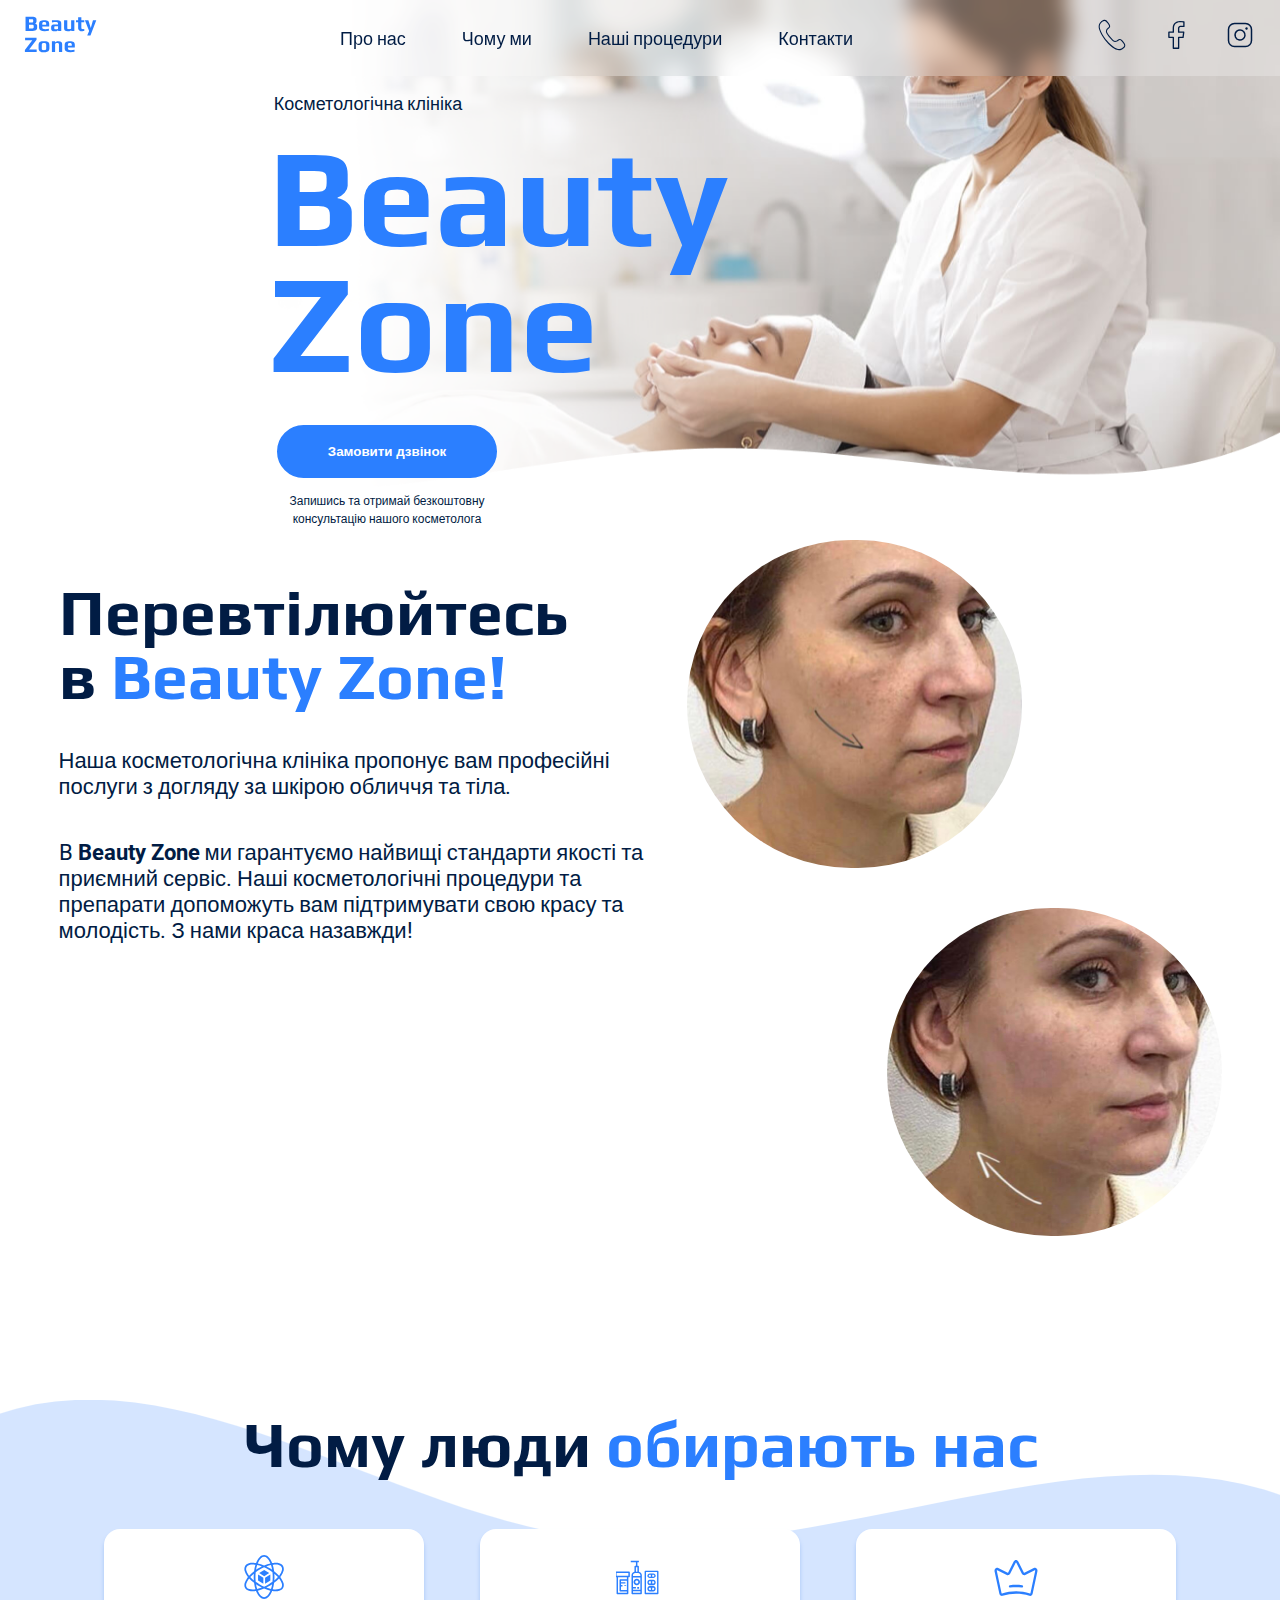
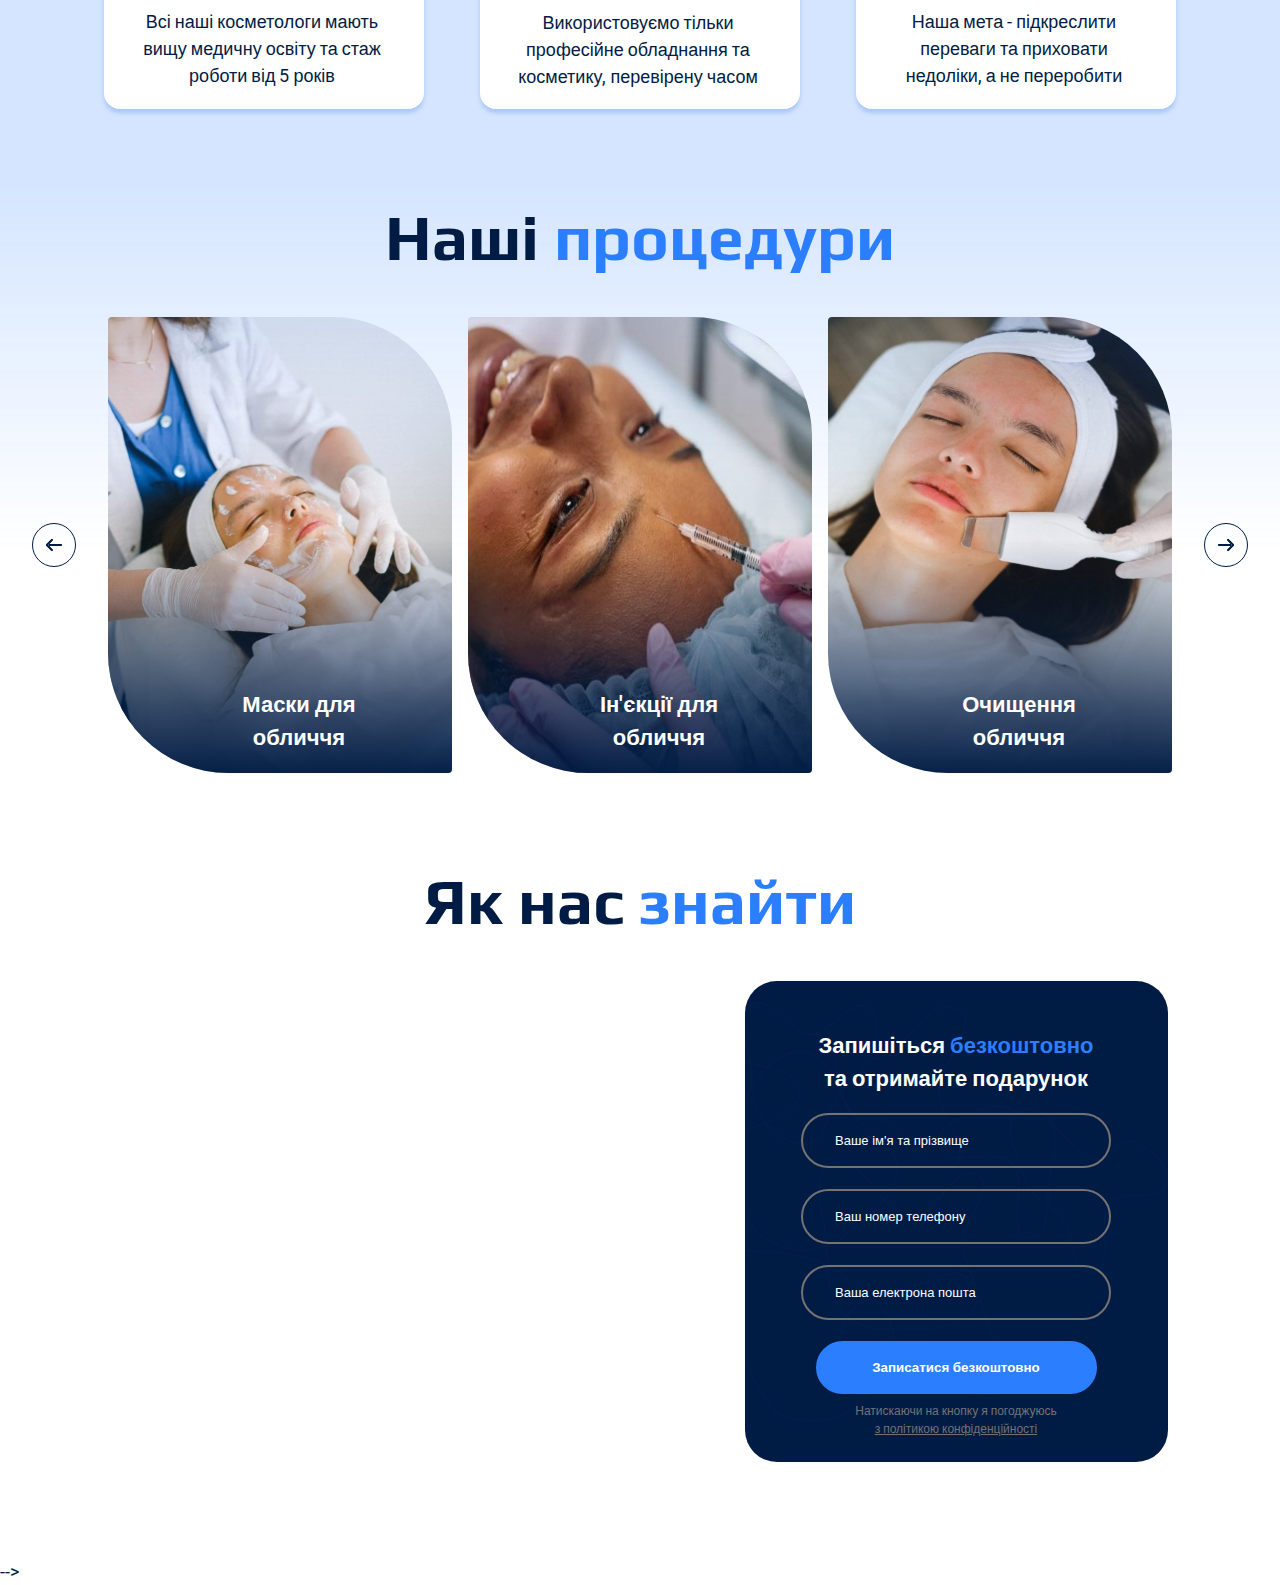
==== commit eda0bcd4: "adeded bp-desktop" ====
--- a/index.html
+++ b/index.html
@@ -48,23 +48,68 @@
                             </a></li>
                     </ul>
                 </address>
+                <button class="header__burger menu-btn-open" type="button">
+                    <svg width="20" height="20">
+                        <use href="./image/icons.svg#icon-menu"></use>
+                    </svg>
+                </button>
+                <div class="mobile-menu">
+                    <button class="mobile-menu__btn-close menu-btn-close" type="button">
+                        close
+                    </button>
+                    <!-- <nav class="mobile-menu__nav">
+                        <a href="./index.html">
+                            <img src="./image/logobeaty.svg" alt="Лого Beaty Zone">
+                        </a>
+                        <ul class="mobile-menu__menu">
+                            <li><a class="header__link" href="#about-section">Про нас</a></li>
+                            <li><a class="header__link" href="#why-section">Чому ми</a></li>
+                            <li><a class="header__link" href="#procedures-section">Наші процедури</a></li>
+                            <li><a class="header__link" href="#contact-section">Контакти</a></li>
+                        </ul>
+                    </nav>
+                    <address>
+                        <ul class="mobile-menu__address">
+                            <li><a class="address-link" href="tel:+380960000007">
+                                    <svg class="header__icon" width="32" height="32">
+                                        <use href="./image/icons.svg#icon-telephone"></use>
+                                    </svg>
+                                </a></li>
+                            <li><a href="#">
+                                    <svg class="header__icon" width="32" height="32">
+                                        <use href="./image/icons.svg#icon-facebook"></use>
+                                    </svg>
+                                </a></li>
+                            <li><a href="#">
+                                    <svg class="header__icon" width="32" height="32">
+                                        <use href="./image/icons.svg#icon-instagram"></use>
+                                    </svg>
+                                </a></li>
+                        </ul>
+                    </address> -->
+                </div>
             </div>
         </div>
     </header>
 
     <main>
         <div class="background">
+
             <section class="hero-section">
                 <div class="container">
                     <div class="hero-section__container">
                         <p class="hero-section__text">Косметологічна клініка</p>
                         <h1 class="hero-section__title">Beauty Zone</h1>
-                        <button class="button modal-btn-open" type="button">Замовити дзвінок</button>
-                        <!-- phone -->
-                        <p class="button-text">Запишись та отримай безкоштовну консультацію нашого косметолога</p>
+                        <div class="hero-section__text-btn">
+                            <button class="hero-section__button button modal-btn-open" type="button">Замовити
+                                дзвінок</button>
+                            <p class="button-text">Запишись та отримай безкоштовну консультацію нашого косметолога</p>
+                        </div>
+
                     </div>
                 </div>
             </section>
+
             <section class="about-section" id="about-section">
                 <div class="container">
                     <div class="about-section__container">
@@ -90,6 +135,7 @@
                     </div>
                 </div>
             </section>
+
             <section class="why-section" id="why-section">
                 <div class="container">
                     <h2 class="title--margin section-title">Чому люди <span class="text-brand-small">обирають нас</span>
@@ -126,6 +172,7 @@
                 </div>
 
             </section>
+
             <section class="procedures-section" id="procedures-section">
                 <div class="container">
                     <h2 class="title-margin section-title">Наші <span class="text-brand-small">процедури</span></h2>
@@ -212,7 +259,7 @@
 
 
                             <button class="button contact btn-modal" type="submit">Записатися безкоштовно</button>
-                            <!-- phone -->
+
                             <p class="input__text">Натискаючи на кнопку я погоджуюсь
                                 <a class="input__text highlight" href="#">з політикою конфіденційності</a>
                             </p>
@@ -222,11 +269,11 @@
                 </div>
 
             </div>
-        </section>
+        </section> -->
 
     </main>
 
-    <footer class="footer">
+    <!-- <footer class="footer">
         <div class="container">
             <div class="footer__container">
                 <nav class="footer__nav">
@@ -244,27 +291,38 @@
                     </ul>
                 </nav>
                 <address class="footer__address">
-                    <ul class="address__list">
-                        <li><a class="address__link" href="tel:+380960000007">+ 38 (096) 000 00 07</a></li>
-                        <li><a class="address__link" href="mailto:beautyzone@gmail.com">beautyzone@gmail.com</a></li>
-                        <li><a class="address__link" href="https://maps.app.goo.gl/FTAmWWpmxCksTNbc8"
-                                target=_blank>Україна,м.Київ,вул. Тараса Шевченка 5</a></li>
-                        <li><a href="tel:+380960000007">
-                                <svg class="footer__icon" width="32" height="32">
-                                    <use href="./image/icons.svg#icon-telephone"></use>
-                                </svg>
-                            </a></li>
-                        <li><a href="#">
-                                <svg class="footer__icon" width="32" height="32">
-                                    <use href="./image/icons.svg#icon-facebook"></use>
-                                </svg>
-                            </a></li>
-                        <li><a href="#">
-                                <svg class="footer__icon" width="32" height="32">
-                                    <use href="./image/icons.svg#icon-instagram"></use>
-                                </svg>
-                            </a></li>
-                    </ul>
+                    <div class="dilop">
+                        <ul class="address__list">
+                            <li><a class="address__link" href="tel:+380960000007">+ 38 (096) 000 00 07</a></li>
+                            <li><a class="address__link" href="mailto:beautyzone@gmail.com">beautyzone@gmail.com</a>
+                            </li>
+                            <li><a class="address__link" href="https://maps.app.goo.gl/FTAmWWpmxCksTNbc8"
+                                    target=_blank>Україна,м.Київ,вул.
+                                    Тараса Шевченка 5</a></li>
+                        </ul>
+                        <div class="footer__icon-div">
+                            <ul>
+                                <li><a href="tel:+380960000007">
+                                        <svg class="footer__icon" width="32" height="32">
+                                            <use href="./image/icons.svg#icon-telephone"></use>
+                                        </svg>
+                                    </a></li>
+                                <li><a href="#">
+                                        <svg class="footer__icon" width="32" height="32">
+                                            <use href="./image/icons.svg#icon-facebook"></use>
+                                        </svg>
+                                    </a></li>
+                                <li><a href="#">
+                                        <svg class="footer__icon" width="32" height="32">
+                                            <use href="./image/icons.svg#icon-instagram"></use>
+                                        </svg>
+                                    </a></li>
+                            </ul>
+                        </div>
+                    </div>
+
+
+
                     <div class="address__info">
                         <a class="address__link" href="#" target="_blank">Політика конфіденційності</a>
                         <p class="address__copyright">&copy;2022 Дані захищені</p>
@@ -274,7 +332,7 @@
                 </address>
             </div>
         </div>
-    </footer>
+    </footer>  -->
     <div class="backdrop is-hidden">
         <div class="modal">
             <button class="modal-btn-close" type="button">
@@ -321,6 +379,7 @@
         </div>
 
     </div>
+    <script src="./js/mobil-menu.js"></script>
     <script src="./js/modal.js"></script>
 </body>
 
--- a/css/main.min.css
+++ b/css/main.min.css
@@ -1 +1 @@
-@font-face{font-display:swap;font-family:"Roboto";font-style:normal;font-weight:400;src:url("../fonts/roboto-v30-latin-regular.woff2") format("woff2")}@font-face{font-display:swap;font-family:"Roboto";font-style:normal;font-weight:700;src:url("../fonts/roboto-v30-latin-700.woff2") format("woff2")}.play-regular{font-family:"Play",sans-serif;font-weight:400;font-style:normal}.play-bold{font-family:"Play",sans-serif;font-weight:700;font-style:normal}:root{--color-primary-dark: #31261a;--color-primary-light: #FFF;--color-brand-light: #2B7FFF;--color-brand-dark: #011C44;--color-secondary: #747272;--color-shadow-box: #a8c6f5}*,*::before,*::after{-webkit-box-sizing:border-box;box-sizing:border-box}body{color:var(--color-brand-dark);font-family:"Roboto",sans-serif;font-size:18px;font-weight:400;line-height:1.5;margin:0}.container{width:100%;max-width:1288px;margin:0 auto;padding:0 24px}h1,h2,h3,h4,h5,h6,p{margin-top:0}a{display:inline-block}address{font-style:normal}ul{list-style-type:none;margin:0;padding:0}.visually-hidden{position:absolute;left:-10000px;top:auto;width:1px;height:1px;overflow:hidden}.text-brand{color:var(--color-brand-light);text-transform:capitalize}.text-brand-small{color:var(--color-brand-light)}.button{color:var(--color-primary-light);background-color:var(--color-brand-light);border:2px solid var(--color-brand-light);padding:16px 32px;border-radius:32px;font-weight:600;cursor:pointer;margin-bottom:14px;-webkit-transition:color .5s,background-color .5s;transition:color .5s,background-color .5s}.button.contact{width:281px;height:53px;-ms-flex-item-align:center;align-self:center;margin-bottom:8px}.button:hover{background-color:rgba(0,0,0,0);color:var(--color-brand-dark)}.button.contact:hover{background-color:var(--color-primary-light)}.button-text{font-size:12px;width:238px}.header__link{color:var(--color-brand-dark);text-decoration:none;-webkit-transition:color .3s;transition:color .3s}.header__link:hover{color:var(--color-brand-light)}.footer__link{color:var(--color-primary-light);text-decoration:none;-webkit-transition:color .3s;transition:color .3s}.footer__link:hover{color:var(--color-brand-light)}.address__link{color:var(--color-primary-light);font-size:16px;font-weight:300;text-decoration:none;-webkit-transition:color .3s;transition:color .3s}.address__link:hover{color:var(--color-brand-light)}.header{position:absolute;width:100%;-webkit-backdrop-filter:blur(10px);backdrop-filter:blur(10px);background:rgba(255,255,255,.25);padding:16px 0}.header__container{display:-webkit-box;display:-ms-flexbox;display:flex;gap:30px;background-color:rgba(0,0,0,0);-webkit-box-align:center;-ms-flex-align:center;align-items:center}.header__nav{display:-webkit-box;display:-ms-flexbox;display:flex;-webkit-box-align:center;-ms-flex-align:center;align-items:center;-webkit-box-flex:1;-ms-flex-positive:1;flex-grow:1;gap:30px}.header__menu{display:-webkit-box;display:-ms-flexbox;display:flex;gap:56px;-webkit-box-flex:1;-ms-flex-positive:1;flex-grow:1;-webkit-box-pack:center;-ms-flex-pack:center;justify-content:center}.header__address{display:-webkit-box;display:-ms-flexbox;display:flex;gap:32px;-webkit-box-flex:1;-ms-flex-positive:1;flex-grow:1;-webkit-box-pack:center;-ms-flex-pack:center;justify-content:center}.header__icon{fill:var(--color-brand-dark);-webkit-transition:fill .3s;transition:fill .3s}.header__icon:hover{fill:var(--color-brand-light)}.hero-section{background-image:url("../image/cos-office.png");background-repeat:no-repeat;background-size:1550px 800px;background-position:center;width:100%;height:700px}.hero-section__text{margin-bottom:16px}.hero-section__title{width:529px;margin-bottom:40px;color:var(--color-brand-light);font-family:"Play",sans-serif;text-align:left;font-size:140px;font-weight:700;line-height:.9;text-transform:capitalize}.hero-section__container{display:-webkit-box;display:-ms-flexbox;display:flex;-webkit-box-orient:vertical;-webkit-box-direction:normal;-ms-flex-direction:column;flex-direction:column;-webkit-box-pack:start;-ms-flex-pack:start;justify-content:flex-start;-webkit-box-align:start;-ms-flex-align:start;align-items:flex-start;padding:0px;height:658px;padding:90px 667px 270px 244px}.section-title{font-family:"Play",sans-serif;font-size:64px;font-weight:700;line-height:normal;text-align:center}.title-margin{margin-bottom:48px}.background{background-image:url("../image/background-blue.png");background-position:center 1400px;background-repeat:no-repeat}.about-section{text-align:left;padding-top:40px;padding-bottom:88px}.about-section__container{display:-webkit-box;display:-ms-flexbox;display:flex;gap:28px;-webkit-box-pack:center;-ms-flex-pack:center;justify-content:center}.about-section__content{display:-webkit-box;display:-ms-flexbox;display:flex;-webkit-box-orient:vertical;-webkit-box-direction:normal;-ms-flex-direction:column;flex-direction:column;padding-top:40px}.about-section__title{margin-bottom:40px;width:529px;text-align:left}.about-section__text{font-size:22px;line-height:initial;width:600px}.about-section__text--up{text-transform:capitalize;font-weight:600}.about-section__text--margin{margin-bottom:40px}.about-section__text--margin:last-child{margin-bottom:0}.about-section__face{display:-webkit-box;display:-ms-flexbox;display:flex;-webkit-box-orient:vertical;-webkit-box-direction:normal;-ms-flex-direction:column;flex-direction:column;gap:40px}.about-section .face{width:335px;height:328px;border-radius:200px}.about-section .facetwo{margin-left:200px}.why-section{padding-top:88px;padding-bottom:48px}.why-section__container{display:-webkit-box;display:-ms-flexbox;display:flex;-webkit-box-pack:center;-ms-flex-pack:center;justify-content:center;gap:56px;-ms-flex-wrap:wrap;flex-wrap:wrap}.why-card{background-color:var(--color-primary-light);border-radius:16px;width:320px;height:180px;padding:24px 32px;text-align:center;-webkit-box-shadow:0px 4px 4px 0px var(--color-shadow-box);box-shadow:0px 4px 4px 0px var(--color-shadow-box)}.why-card__title--hidden{display:none}.why-card__text{width:252px}.procedures-section{padding-top:48px;padding-bottom:48px}.procedures-section__container{display:-webkit-box;display:-ms-flexbox;display:flex;-webkit-box-align:center;-ms-flex-align:center;align-items:center;gap:32px;-webkit-box-pack:center;-ms-flex-pack:center;justify-content:center}.procedures-section__list{display:-webkit-box;display:-ms-flexbox;display:flex;-webkit-box-pack:center;-ms-flex-pack:center;justify-content:center;gap:16px}.procedures-section__items{-ms-flex-preferred-size:calc((100% - 16px)/3);flex-basis:calc((100% - 16px)/3)}.procedures-card{background-image:-webkit-gradient(linear, left top, left bottom, color-stop(48.529%, rgba(1, 28, 68, 0)), color-stop(84.641%, rgba(1, 28, 68, 0.73)), color-stop(101.43%, rgb(1, 28, 68)));background-image:linear-gradient(180deg, rgba(1, 28, 68, 0) 48.529%, rgba(1, 28, 68, 0.73) 84.641%, rgb(1, 28, 68) 101.43%);border-radius:4px 120px 4px 120px;position:relative;width:344px;height:456px;-webkit-transition:-webkit-transform .3s;transition:-webkit-transform .3s;transition:transform .3s;transition:transform .3s, -webkit-transform .3s}.procedures-card:hover{-webkit-transform:scale(1.05);-ms-transform:scale(1.05);transform:scale(1.05)}.procedures-card__image{position:absolute;width:344px;height:456px;background-position:center;z-index:-1;border-radius:4px 120px 4px 120px}.procedures-card__title{color:var(--color-primary-light);font-size:22px}.procedures-card__div{display:-webkit-box;display:-ms-flexbox;display:flex;-webkit-box-pack:center;-ms-flex-pack:center;justify-content:center;padding:371px 77px 32px 115px;text-align:center}.carousel-button{display:-webkit-box;display:-ms-flexbox;display:flex;-webkit-box-align:center;-ms-flex-align:center;align-items:center;-webkit-box-pack:center;-ms-flex-pack:center;justify-content:center;width:44px;height:44px;padding:0;fill:var(--color-brand-dark);border:1px solid var(--color-brand-dark);border-radius:50%;background-color:rgba(0,0,0,0);cursor:pointer;-webkit-transition:fill .3s;transition:fill .3s}.carousel-button.right-btn{-webkit-transform:rotate(180deg);-ms-transform:rotate(180deg);transform:rotate(180deg)}.carousel-button:hover{background-color:var(--color-brand-light);border:var(--color-primary-light);fill:var(--color-primary-light)}.contact-section{padding-top:48px;padding-bottom:96px}.contact-section__container{display:-webkit-box;display:-ms-flexbox;display:flex;gap:32px;-webkit-box-pack:center;-ms-flex-pack:center;justify-content:center}.contact-section__maps{display:-webkit-box;display:-ms-flexbox;display:flex;border:none;border-radius:32px;height:481px}.contact-section__sing{display:-webkit-box;display:-ms-flexbox;display:flex;-webkit-box-pack:start;-ms-flex-pack:start;justify-content:flex-start;-webkit-box-orient:vertical;-webkit-box-direction:normal;-ms-flex-direction:column;flex-direction:column;-webkit-box-align:center;-ms-flex-align:center;align-items:center;background-color:var(--color-brand-dark);background-image:url("../image/footer-background.png");background-repeat:no-repeat;background-size:cover;background-position:right;border-radius:32px;width:423px;height:481px}.contact-section__form-field{margin-bottom:24px}.input{width:310px;height:52px}.input__label{display:block}.input__control{padding:18px 32px;width:100%;border:2px solid var(--color-secondary);border-radius:32px;background-color:rgba(0,0,0,0);margin-bottom:24px}.input__control:focus{background-color:var(--color-secondary);outline:none}.input__control::-webkit-input-placeholder{color:var(--color-primary-light);font-size:13px;font-weight:400;line-height:1.5}.input__control::-moz-placeholder{color:var(--color-primary-light);font-size:13px;font-weight:400;line-height:1.5}.input__control:-ms-input-placeholder{color:var(--color-primary-light);font-size:13px;font-weight:400;line-height:1.5}.input__control::-ms-input-placeholder{color:var(--color-primary-light);font-size:13px;font-weight:400;line-height:1.5}.input__control::placeholder{color:var(--color-primary-light);font-size:13px;font-weight:400;line-height:1.5}.input__title{margin:48px auto 32px;color:var(--color-primary-light);max-width:277px;height:52px;font-size:22px;font-weight:600;text-align:center}.input__text{max-width:213px;height:36px;text-align:center;font-size:12px;color:var(--color-secondary);margin:0 auto 48px;-webkit-transition:color .3s;transition:color .3s}.input__text.highlight:hover{color:var(--color-brand-light)}.footer{position:relative;background-color:var(--color-brand-dark);background-image:url("../image/footer-background.png");background-repeat:no-repeat;background-size:cover;background-position:center;padding:32px 0;height:278px}.footer::after{position:absolute;width:240px;height:150px;right:0;bottom:0;background-repeat:no-repeat;background-image:url("../image/pexels-photo.png");content:""}.footer__container{display:-webkit-box;display:-ms-flexbox;display:flex;gap:20px}.footer__nav,.footer__address{display:-webkit-box;display:-ms-flexbox;display:flex;-ms-flex-preferred-size:50%;flex-basis:50%;gap:20px}.footer__logo,.footer__menu{-webkit-box-flex:1;-ms-flex-positive:1;flex-grow:1}.footer__icon{fill:var(--color-primary-light);-webkit-transition:fill .3s;transition:fill .3s}.footer__icon:hover{fill:var(--color-brand-light)}.address__list,.address__info{-webkit-box-flex:1;-ms-flex-positive:1;flex-grow:1}.address__copyright{font-size:14px;color:var(--color-secondary)}.backdrop{position:fixed;top:0;right:0;bottom:0;left:0;display:-webkit-box;display:-ms-flexbox;display:flex;-webkit-box-align:center;-ms-flex-align:center;align-items:center;-webkit-box-pack:center;-ms-flex-pack:center;justify-content:center;padding:20px 0;background-color:rgba(1,28,68,.73);-webkit-transition:opacity .3s,visibility .3s;transition:opacity .3s,visibility .3s}.backdrop.is-hidden{opacity:0;visibility:hidden;pointer-events:none}.modal{display:-webkit-box;display:-ms-flexbox;display:flex;-webkit-box-pack:start;-ms-flex-pack:start;justify-content:flex-start;-webkit-box-orient:vertical;-webkit-box-direction:normal;-ms-flex-direction:column;flex-direction:column;-webkit-box-align:center;-ms-flex-align:center;align-items:center;background-color:var(--color-brand-dark);background-image:url("../image/footer-background.png");background-repeat:no-repeat;background-size:cover;background-position:center;position:relative;width:720px;height:680px;border-radius:32px}.modal__form-field{margin-bottom:24px}.modal__title{font-family:"Play";width:100%;max-width:430px;height:100%;max-height:150px;font-size:64px;font-weight:700;line-height:74px;margin:40px auto;text-align:center;color:var(--color-primary-light)}.modal__text{margin:0 auto 32px}.modal-btn-close{position:absolute;top:40px;right:40px}.button.contact.btn-modal{display:block;margin:0 auto 8px}+@font-face{font-display:swap;font-family:"Roboto";font-style:normal;font-weight:400;src:url("../fonts/roboto-v30-latin-regular.woff2") format("woff2")}@font-face{font-display:swap;font-family:"Roboto";font-style:normal;font-weight:700;src:url("../fonts/roboto-v30-latin-700.woff2") format("woff2")}.play-regular{font-family:"Play",sans-serif;font-weight:400;font-style:normal}.play-bold{font-family:"Play",sans-serif;font-weight:700;font-style:normal}:root{--color-primary-dark: #31261a;--color-primary-light: #FFF;--color-brand-light: #2B7FFF;--color-brand-dark: #011C44;--color-secondary: #747272;--color-shadow-box: #a8c6f5}*,*::before,*::after{-webkit-box-sizing:border-box;box-sizing:border-box}body{color:var(--color-brand-dark);font-family:"Roboto",sans-serif;font-size:18px;font-weight:400;line-height:1.5;margin:0}.container{width:100%;max-width:1288px;margin:0 auto;padding:0 24px}h1,h2,h3,h4,h5,h6,p{margin-top:0}a{display:inline-block}address{font-style:normal}ul{list-style-type:none;margin:0;padding:0}.visually-hidden{position:absolute;left:-10000px;top:auto;width:1px;height:1px;overflow:hidden}.text-brand{color:var(--color-brand-light);text-transform:capitalize}.text-brand-small{color:var(--color-brand-light)}.button{display:block;color:var(--color-primary-light);background-color:var(--color-brand-light);border:2px solid var(--color-brand-light);width:220px;height:53px;padding:16px 32px;border-radius:32px;font-weight:600;cursor:pointer;margin-bottom:14px;-webkit-transition:color .5s,background-color .5s;transition:color .5s,background-color .5s}@media screen and (max-width: 768px){.button{width:186px;height:44px;padding:16px 24px}}.button.contact{width:281px;height:53px;-ms-flex-item-align:center;align-self:center;margin-bottom:8px}.button:hover{background-color:rgba(0,0,0,0);color:var(--color-brand-dark)}.button.contact:hover{background-color:var(--color-primary-light)}.button-text{font-size:12px;width:238px;text-align:center}.header__link{color:var(--color-brand-dark);text-decoration:none;-webkit-transition:color .3s;transition:color .3s}.header__link:hover{color:var(--color-brand-light)}.footer__link{color:var(--color-primary-light);text-decoration:none;-webkit-transition:color .3s;transition:color .3s}.footer__link:hover{color:var(--color-brand-light)}.address__link{color:var(--color-primary-light);font-size:16px;font-weight:300;text-decoration:none;-webkit-transition:color .3s;transition:color .3s}.address__link:hover{color:var(--color-brand-light)}.header{position:absolute;width:100%;-webkit-backdrop-filter:blur(10px);backdrop-filter:blur(10px);background:rgba(255,255,255,.25);padding:16px 0}.header__container{display:-webkit-box;display:-ms-flexbox;display:flex;gap:30px;background-color:rgba(0,0,0,0);-webkit-box-align:center;-ms-flex-align:center;align-items:center}.header__nav{display:-webkit-box;display:-ms-flexbox;display:flex;-webkit-box-align:center;-ms-flex-align:center;align-items:center;-webkit-box-flex:1;-ms-flex-positive:1;flex-grow:1;gap:30px}.header__menu{display:none}@media screen and (min-width: 1280px){.header__menu{display:-webkit-box;display:-ms-flexbox;display:flex;gap:56px;-webkit-box-flex:1;-ms-flex-positive:1;flex-grow:1;-webkit-box-pack:center;-ms-flex-pack:center;justify-content:center}}.header__address{display:none}@media screen and (min-width: 1280px){.header__address{display:-webkit-box;display:-ms-flexbox;display:flex;gap:32px;-webkit-box-flex:1;-ms-flex-positive:1;flex-grow:1;-webkit-box-pack:center;-ms-flex-pack:center;justify-content:center}}.header__icon{fill:var(--color-brand-dark);-webkit-transition:fill .3s;transition:fill .3s}.header__icon:hover{fill:var(--color-brand-light)}.header__burger{width:24px;height:24px;padding:0;background:rgba(0,0,0,0);border:0;fill:var(--color-primary-light)}@media screen and (min-width: 1280px){.header__burger{display:none}}.mobile-menu{position:fixed;top:0;right:0;width:100%;height:500px;background-color:var(--color-primary-light);-webkit-transform:translateX(100%);-ms-transform:translateX(100%);transform:translateX(100%);-webkit-transition:-webkit-transform .3s;transition:-webkit-transform .3s;transition:transform .3s;transition:transform .3s, -webkit-transform .3s}.mobile-menu.is-open{-webkit-transform:translateX(0);-ms-transform:translateX(0);transform:translateX(0)}.mobile-menu__btn-close{position:absolute;top:20px;right:20px}.mobile-menu__nav{display:-webkit-box;display:-ms-flexbox;display:flex;-webkit-box-orient:vertical;-webkit-box-direction:normal;-ms-flex-direction:column;flex-direction:column;gap:32px;margin:20px;margin-bottom:17px}.mobile-menu__address{display:-webkit-box;display:-ms-flexbox;display:flex;gap:16px;-webkit-box-pack:start;-ms-flex-pack:start;justify-content:flex-start;margin-left:20px}.hero-section{background-image:url("../image/cos-office.png");background-repeat:no-repeat;background-size:cover;background-position:center;width:100%;height:700px}@media screen and (max-width: 1280px){.hero-section{height:500px}}.hero-section__text{width:200px;margin-bottom:0;text-align:center}@media screen and (min-width: 1280px){.hero-section__text{margin-bottom:16px}}.hero-section__title{display:-webkit-box;display:-ms-flexbox;display:flex;-webkit-box-orient:horizontal;-webkit-box-direction:normal;-ms-flex-direction:row;flex-direction:row;-webkit-box-pack:start;-ms-flex-pack:start;justify-content:flex-start;-webkit-box-align:center;-ms-flex-align:center;align-items:center;width:auto;color:var(--color-brand-light);font-family:"Play",sans-serif;text-align:center;font-size:54px;font-weight:700;line-height:.9;text-transform:capitalize;margin-bottom:32px}@media screen and (min-width: 1280px){.hero-section__title{width:529px;margin-bottom:40px;font-size:140px;text-align:left}}.hero-section__container{display:-webkit-box;display:-ms-flexbox;display:flex;-webkit-box-orient:vertical;-webkit-box-direction:normal;-ms-flex-direction:column;flex-direction:column;-webkit-box-pack:center;-ms-flex-pack:center;justify-content:center;-webkit-box-align:center;-ms-flex-align:center;align-items:center;height:450px}@media screen and (min-width: 1280px){.hero-section__container{display:-webkit-box;display:-ms-flexbox;display:flex;-webkit-box-orient:vertical;-webkit-box-direction:normal;-ms-flex-direction:column;flex-direction:column;-webkit-box-pack:start;-ms-flex-pack:start;justify-content:flex-start;-webkit-box-align:start;-ms-flex-align:start;align-items:flex-start;padding:0px;height:658px;padding:90px 667px 270px 244px}}.hero-section__text-btn{display:-webkit-box;display:-ms-flexbox;display:flex;-webkit-box-orient:vertical;-webkit-box-direction:normal;-ms-flex-direction:column;flex-direction:column;-webkit-box-pack:center;-ms-flex-pack:center;justify-content:center;-webkit-box-align:center;-ms-flex-align:center;align-items:center;padding:0px}.section-title{font-family:"Play",sans-serif;font-size:32px;font-weight:700;line-height:1;text-align:center}@media screen and (min-width: 1280px){.section-title{font-size:64px;font-weight:700}}.title-margin{margin-bottom:48px}.background{background-image:url("../image/background-blue.png");background-position:center 750px;background-size:auto 2100px;background-repeat:no-repeat}@media screen and (min-width: 1280px){.background{background-position:center 1400px;background-size:auto}}.about-section{text-align:left;padding-top:0;padding-bottom:88px}@media screen and (min-width: 1280px){.about-section{padding-top:40px}}.about-section__container{display:-webkit-box;display:-ms-flexbox;display:flex;gap:28px;-webkit-box-pack:center;-ms-flex-pack:center;justify-content:center}.about-section__content{display:-webkit-box;display:-ms-flexbox;display:flex;-webkit-box-orient:vertical;-webkit-box-direction:normal;-ms-flex-direction:column;flex-direction:column;padding-top:0}@media screen and (min-width: 1280px){.about-section__content{padding-top:40px}}.about-section__title{margin-bottom:16px;width:270px;text-align:left}@media screen and (min-width: 1280px){.about-section__title{width:529px;margin-bottom:40px}}.about-section__text{font-size:18px;line-height:initial;width:335px}@media screen and (min-width: 1280px){.about-section__text{width:600px;font-size:22px}}.about-section__text--up{text-transform:capitalize;font-weight:600}.about-section__text--margin{margin-bottom:16px}@media screen and (min-width: 1280px){.about-section__text--margin{margin-bottom:40px}}.about-section__text--margin:last-child{margin-bottom:0}.about-section__face{display:none}@media screen and (min-width: 1280px){.about-section__face{display:-webkit-box;display:-ms-flexbox;display:flex;-webkit-box-orient:vertical;-webkit-box-direction:normal;-ms-flex-direction:column;flex-direction:column;gap:40px}}.about-section .face{width:335px;height:328px;border-radius:200px}.about-section .facetwo{margin-left:200px}.why-section{padding-top:88px;padding-bottom:48px}.why-section__container{display:-webkit-box;display:-ms-flexbox;display:flex;-webkit-box-pack:center;-ms-flex-pack:center;justify-content:center;gap:56px;-ms-flex-wrap:wrap;flex-wrap:wrap}.why-card{background-color:var(--color-primary-light);border-radius:16px;width:320px;height:180px;padding:24px 32px;text-align:center;-webkit-box-shadow:0px 4px 4px 0px var(--color-shadow-box);box-shadow:0px 4px 4px 0px var(--color-shadow-box)}.why-card__title--hidden{display:none}.why-card__text{width:252px}.procedures-section{padding-top:48px;padding-bottom:48px}.procedures-section__container{display:-webkit-box;display:-ms-flexbox;display:flex;-webkit-box-align:center;-ms-flex-align:center;align-items:center;gap:32px;-webkit-box-pack:center;-ms-flex-pack:center;justify-content:center}.procedures-section__list{display:-webkit-box;display:-ms-flexbox;display:flex;-webkit-box-pack:center;-ms-flex-pack:center;justify-content:center;gap:16px}.procedures-section__items{-ms-flex-preferred-size:calc((100% - 16px)/3);flex-basis:calc((100% - 16px)/3)}.procedures-card{background-image:-webkit-gradient(linear, left top, left bottom, color-stop(48.529%, rgba(1, 28, 68, 0)), color-stop(84.641%, rgba(1, 28, 68, 0.73)), color-stop(101.43%, rgb(1, 28, 68)));background-image:linear-gradient(180deg, rgba(1, 28, 68, 0) 48.529%, rgba(1, 28, 68, 0.73) 84.641%, rgb(1, 28, 68) 101.43%);border-radius:4px 120px 4px 120px;position:relative;width:344px;height:456px;-webkit-transition:-webkit-transform .3s;transition:-webkit-transform .3s;transition:transform .3s;transition:transform .3s, -webkit-transform .3s}.procedures-card:hover{-webkit-transform:scale(1.05);-ms-transform:scale(1.05);transform:scale(1.05)}.procedures-card__image{position:absolute;width:344px;height:456px;background-position:center;z-index:-1;border-radius:4px 120px 4px 120px}.procedures-card__title{color:var(--color-primary-light);font-size:22px}.procedures-card__div{display:-webkit-box;display:-ms-flexbox;display:flex;-webkit-box-pack:center;-ms-flex-pack:center;justify-content:center;padding:371px 77px 32px 115px;text-align:center}.carousel-button{display:-webkit-box;display:-ms-flexbox;display:flex;-webkit-box-align:center;-ms-flex-align:center;align-items:center;-webkit-box-pack:center;-ms-flex-pack:center;justify-content:center;width:44px;height:44px;padding:0;fill:var(--color-brand-dark);border:1px solid var(--color-brand-dark);border-radius:50%;background-color:rgba(0,0,0,0);cursor:pointer;-webkit-transition:fill .3s;transition:fill .3s}.carousel-button.right-btn{-webkit-transform:rotate(180deg);-ms-transform:rotate(180deg);transform:rotate(180deg)}.carousel-button:hover{background-color:var(--color-brand-light);border:var(--color-primary-light);fill:var(--color-primary-light)}.contact-section{padding-top:48px;padding-bottom:96px}.contact-section__container{display:-webkit-box;display:-ms-flexbox;display:flex;gap:32px;-webkit-box-pack:center;-ms-flex-pack:center;justify-content:center}.contact-section__maps{display:-webkit-box;display:-ms-flexbox;display:flex;border:none;border-radius:32px;height:481px}.contact-section__sing{display:-webkit-box;display:-ms-flexbox;display:flex;-webkit-box-pack:start;-ms-flex-pack:start;justify-content:flex-start;-webkit-box-orient:vertical;-webkit-box-direction:normal;-ms-flex-direction:column;flex-direction:column;-webkit-box-align:center;-ms-flex-align:center;align-items:center;background-color:var(--color-brand-dark);background-image:url("../image/footer-background.png");background-repeat:no-repeat;background-size:cover;background-position:right;border-radius:32px;width:423px;height:481px}.contact-section__form-field{margin-bottom:24px}.input{width:310px;height:52px}.input__label{display:block}.input__control{padding:18px 32px;width:100%;border:2px solid var(--color-secondary);border-radius:32px;background-color:rgba(0,0,0,0);margin-bottom:24px}.input__control:focus{background-color:var(--color-secondary);outline:none}.input__control::-webkit-input-placeholder{color:var(--color-primary-light);font-size:13px;font-weight:400;line-height:1.5}.input__control::-moz-placeholder{color:var(--color-primary-light);font-size:13px;font-weight:400;line-height:1.5}.input__control:-ms-input-placeholder{color:var(--color-primary-light);font-size:13px;font-weight:400;line-height:1.5}.input__control::-ms-input-placeholder{color:var(--color-primary-light);font-size:13px;font-weight:400;line-height:1.5}.input__control::placeholder{color:var(--color-primary-light);font-size:13px;font-weight:400;line-height:1.5}.input__title{margin:48px auto 32px;color:var(--color-primary-light);max-width:277px;height:52px;font-size:22px;font-weight:600;text-align:center}.input__text{max-width:213px;height:36px;text-align:center;font-size:12px;color:var(--color-secondary);margin:0 auto 48px;-webkit-transition:color .3s;transition:color .3s}.input__text.highlight:hover{color:var(--color-brand-light)}.footer{position:relative;background-color:var(--color-brand-dark);background-image:url("../image/footer-background.png");background-repeat:no-repeat;background-size:cover;background-position:center;padding:32px 0;height:278px}.footer::after{position:absolute;width:240px;height:150px;right:0;bottom:0;background-repeat:no-repeat;background-image:url("../image/pexels-photo.png");content:""}.footer__container{display:-webkit-box;display:-ms-flexbox;display:flex;gap:20px}.footer__nav,.footer__address{display:-webkit-box;display:-ms-flexbox;display:flex;-ms-flex-preferred-size:50%;flex-basis:50%;gap:20px}.footer__logo,.footer__menu{-webkit-box-flex:1;-ms-flex-positive:1;flex-grow:1}.footer__icon{fill:var(--color-primary-light);-webkit-transition:fill .3s;transition:fill .3s}.footer__icon:hover{fill:var(--color-brand-light)}.address__list,.address__info{-webkit-box-flex:1;-ms-flex-positive:1;flex-grow:1}.address__copyright{font-size:14px;color:var(--color-secondary)}.icon-row{display:-webkit-box;display:-ms-flexbox;display:flex;-webkit-box-orient:vertical;-webkit-box-direction:normal;-ms-flex-direction:column;flex-direction:column}.backdrop{position:fixed;top:0;right:0;bottom:0;left:0;display:-webkit-box;display:-ms-flexbox;display:flex;-webkit-box-align:center;-ms-flex-align:center;align-items:center;-webkit-box-pack:center;-ms-flex-pack:center;justify-content:center;padding:20px 0;background-color:rgba(1,28,68,.73);-webkit-transition:opacity .3s,visibility .3s;transition:opacity .3s,visibility .3s}.backdrop.is-hidden{opacity:0;visibility:hidden;pointer-events:none}.modal{display:-webkit-box;display:-ms-flexbox;display:flex;-webkit-box-pack:start;-ms-flex-pack:start;justify-content:flex-start;-webkit-box-orient:vertical;-webkit-box-direction:normal;-ms-flex-direction:column;flex-direction:column;-webkit-box-align:center;-ms-flex-align:center;align-items:center;background-color:var(--color-brand-dark);background-image:url("../image/footer-background.png");background-repeat:no-repeat;background-size:cover;background-position:center;position:relative;width:720px;height:680px;border-radius:32px}.modal__form-field{margin-bottom:24px}.modal__title{font-family:"Play";width:100%;max-width:430px;height:100%;max-height:150px;font-size:64px;font-weight:700;line-height:74px;margin:40px auto;text-align:center;color:var(--color-primary-light)}.modal__text{margin:0 auto 32px}.modal-btn-close{position:absolute;top:40px;right:40px}.button.contact.btn-modal{margin:0 auto 8px}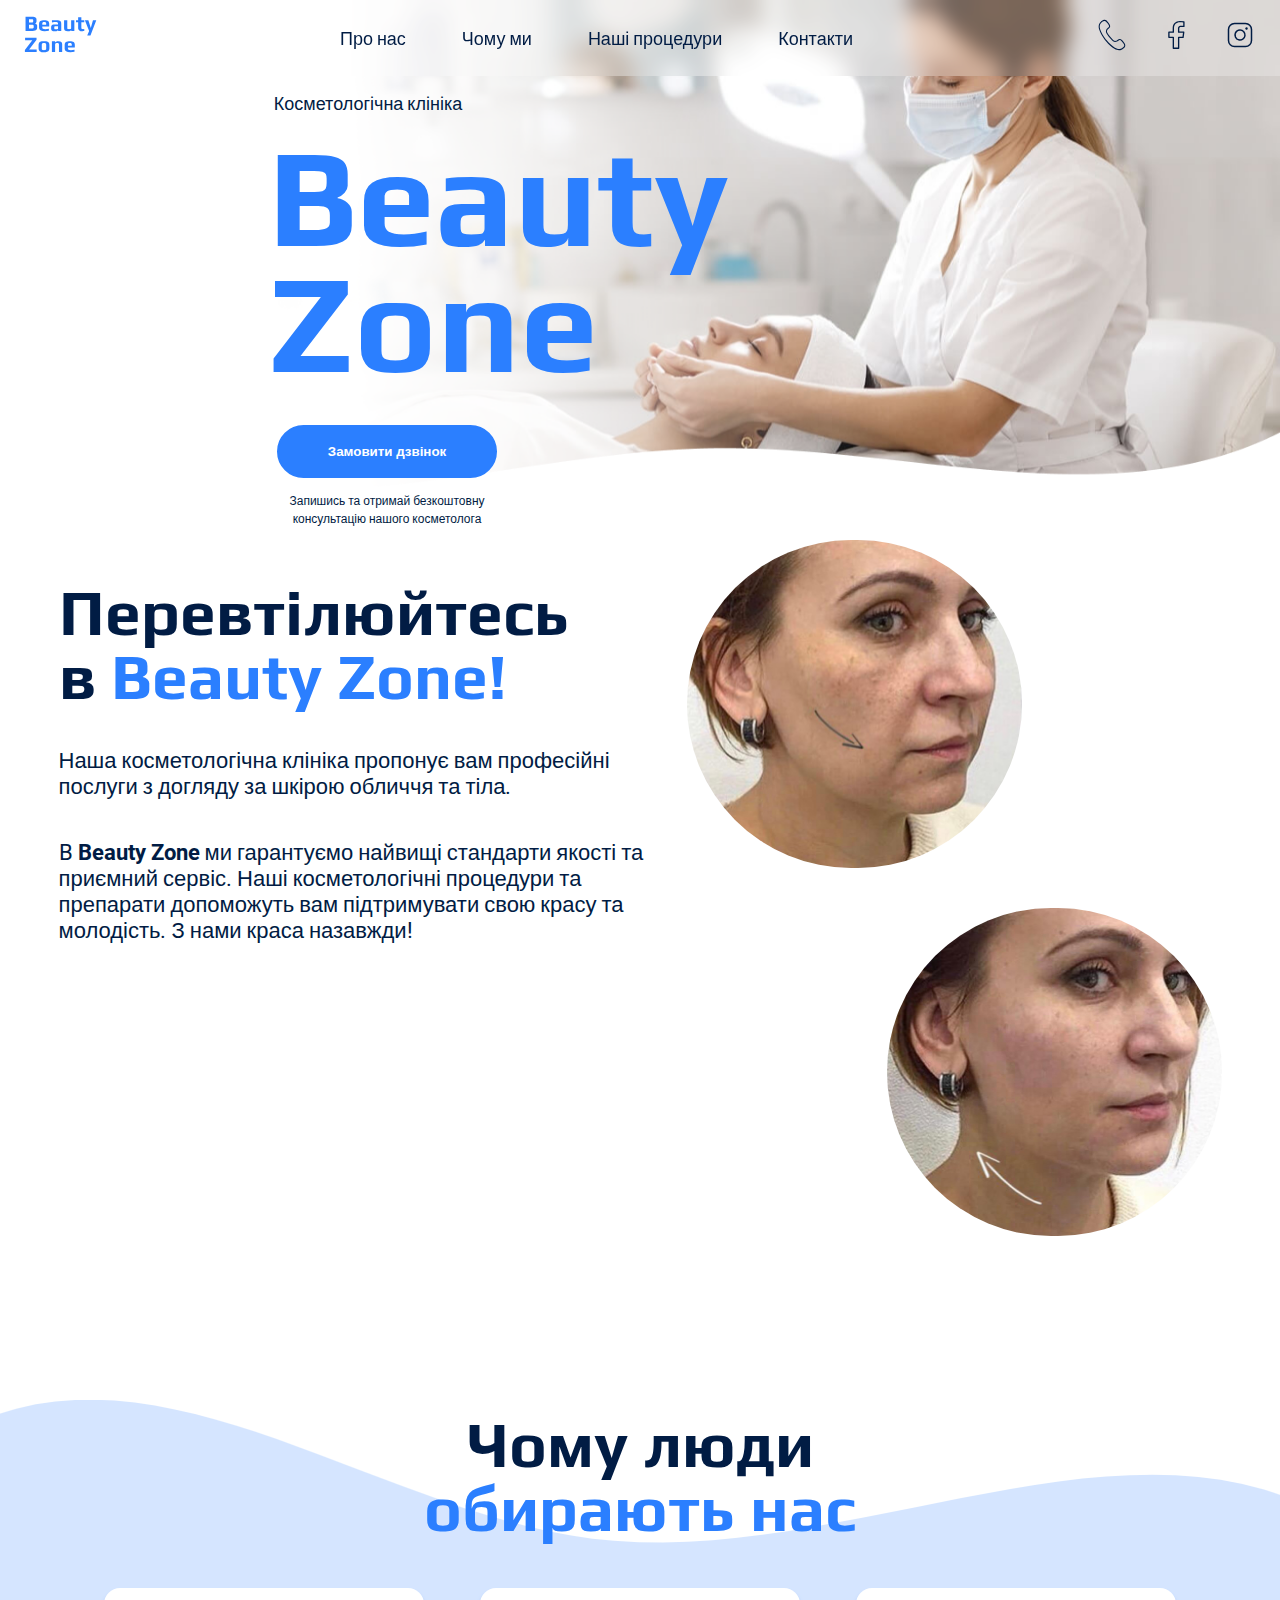
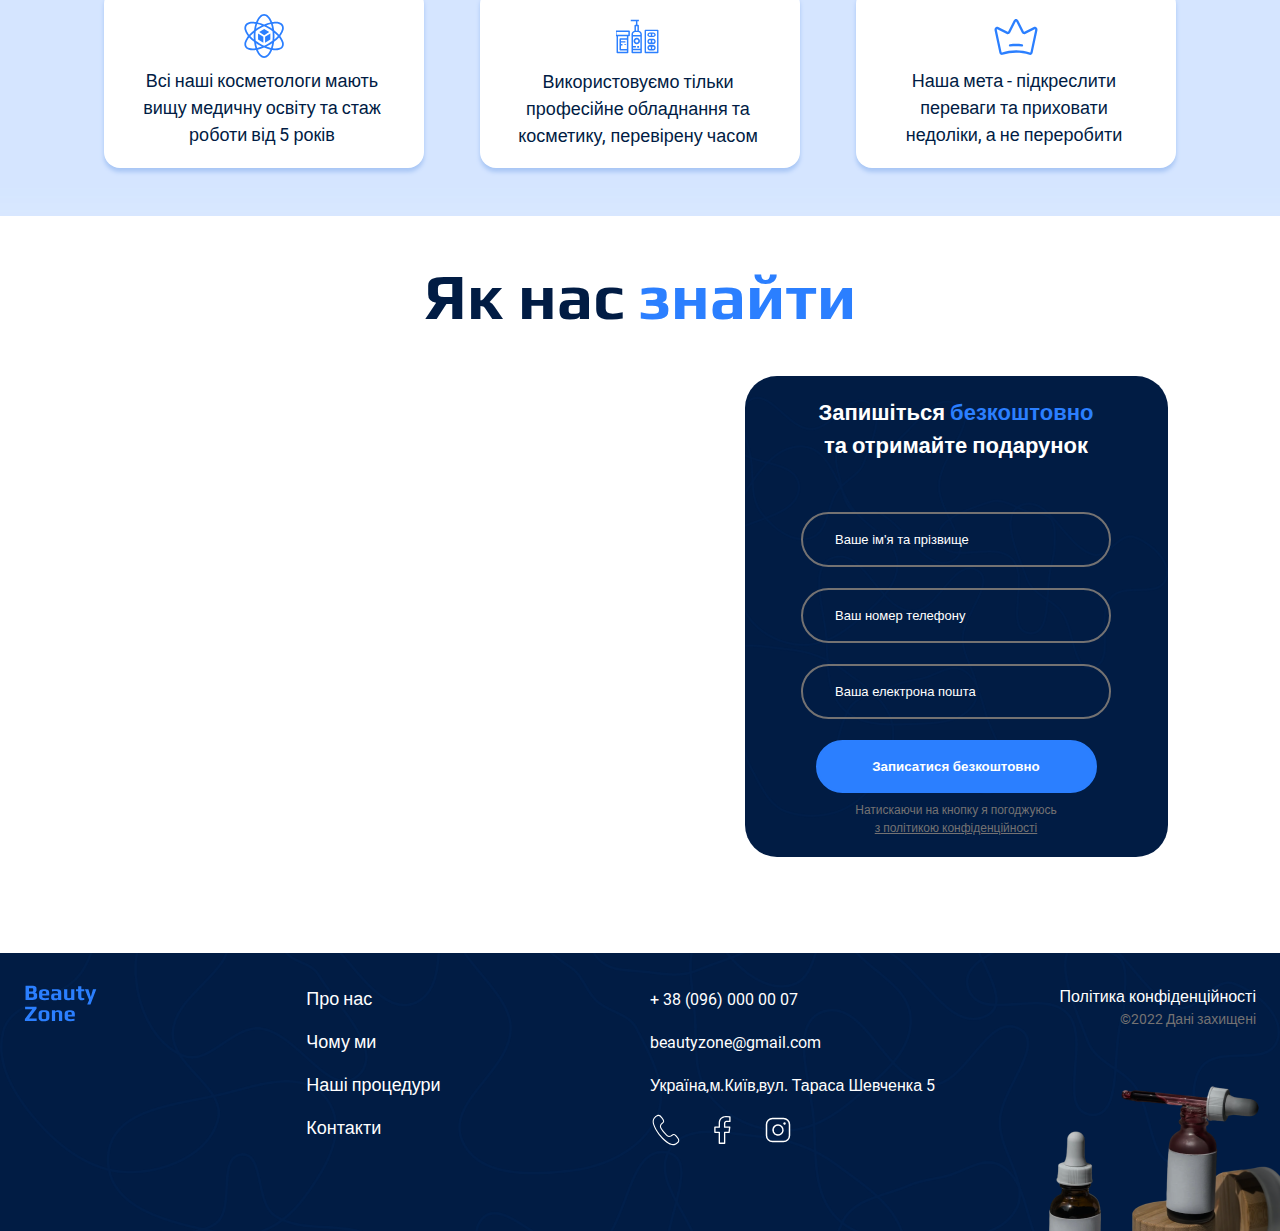
==== commit 2eb1abcc: "added bp-tablet" ====
--- a/index.html
+++ b/index.html
@@ -53,11 +53,11 @@
                         <use href="./image/icons.svg#icon-menu"></use>
                     </svg>
                 </button>
-                <div class="mobile-menu">
+                <!-- <div class="mobile-menu">
                     <button class="mobile-menu__btn-close menu-btn-close" type="button">
                         close
                     </button>
-                    <!-- <nav class="mobile-menu__nav">
+                     <nav class="mobile-menu__nav">
                         <a href="./index.html">
                             <img src="./image/logobeaty.svg" alt="Лого Beaty Zone">
                         </a>
@@ -86,8 +86,8 @@
                                     </svg>
                                 </a></li>
                         </ul>
-                    </address> -->
-                </div>
+                    </address> 
+                </div> -->
             </div>
         </div>
     </header>
@@ -129,8 +129,10 @@
                                 підтримувати свою красу та молодість. З нами краса назавжди!</p>
                         </div>
                         <div class="about-section__face">
-                            <img class="face" src="./image/faceone.jpg" alt="Обличчя до процедури">
-                            <img class="face facetwo" src="./image/facetwo.jpg" alt="Обличчя після процедури">
+                            <img class="face" srcset="./image/faceone.jpg 1x, ./image/faceone@2x.jpg 2x"
+                                src="./image/faceone.jpg" alt="Обличчя до процедури">
+                            <img class="face facetwo" srcset="./image/facetwo.jpg 1x, ./image/facetwo@2x.jpg 2x"
+                                src="./image/facetwo.jpg" alt="Обличчя після процедури">
                         </div>
                     </div>
                 </div>
@@ -138,7 +140,9 @@
 
             <section class="why-section" id="why-section">
                 <div class="container">
-                    <h2 class="title--margin section-title">Чому люди <span class="text-brand-small">обирають нас</span>
+                    <h2 class=" why-section__title title-margin section-title">Чому люди <span
+                            class="text-brand-small">обирають
+                            нас</span>
                     </h2>
                     <ul class="why-section__container">
                         <li class="why-section__items">
@@ -173,7 +177,7 @@
 
             </section>
 
-            <section class="procedures-section" id="procedures-section">
+            <!-- <section class="procedures-section" id="procedures-section">
                 <div class="container">
                     <h2 class="title-margin section-title">Наші <span class="text-brand-small">процедури</span></h2>
                     <div class="procedures-section__container">
@@ -220,7 +224,7 @@
                         </button>
                     </div>
                 </div>
-            </section>
+            </section> -->
         </div>
 
         <section class="contact-section" id="contact-section">
@@ -235,7 +239,7 @@
                     <div class="contact-section__sing">
                         <h4 class="input__title">Запишіться <span class="text-brand-small">безкоштовно</span>
                             та отримайте подарунок</h4>
-                        <form name="contact-form" autocomplete="off">
+                        <form class="contact-section__form" name="contact-form" autocomplete="off">
 
                             <div class="contact-section__form-field input">
                                 <label class="input__label visually-hidden" for="user-name">Ваше ім'я та
@@ -269,11 +273,11 @@
                 </div>
 
             </div>
-        </section> -->
+        </section>
 
     </main>
 
-    <!-- <footer class="footer">
+    <footer class="footer">
         <div class="container">
             <div class="footer__container">
                 <nav class="footer__nav">
@@ -291,7 +295,7 @@
                     </ul>
                 </nav>
                 <address class="footer__address">
-                    <div class="dilop">
+                    <div class="footer__address-gap">
                         <ul class="address__list">
                             <li><a class="address__link" href="tel:+380960000007">+ 38 (096) 000 00 07</a></li>
                             <li><a class="address__link" href="mailto:beautyzone@gmail.com">beautyzone@gmail.com</a>
@@ -301,7 +305,7 @@
                                     Тараса Шевченка 5</a></li>
                         </ul>
                         <div class="footer__icon-div">
-                            <ul>
+                            <ul class="footer__icon-row">
                                 <li><a href="tel:+380960000007">
                                         <svg class="footer__icon" width="32" height="32">
                                             <use href="./image/icons.svg#icon-telephone"></use>
@@ -332,7 +336,7 @@
                 </address>
             </div>
         </div>
-    </footer>  -->
+    </footer>
     <div class="backdrop is-hidden">
         <div class="modal">
             <button class="modal-btn-close" type="button">
--- a/css/main.min.css
+++ b/css/main.min.css
@@ -1 +1 @@
-@font-face{font-display:swap;font-family:"Roboto";font-style:normal;font-weight:400;src:url("../fonts/roboto-v30-latin-regular.woff2") format("woff2")}@font-face{font-display:swap;font-family:"Roboto";font-style:normal;font-weight:700;src:url("../fonts/roboto-v30-latin-700.woff2") format("woff2")}.play-regular{font-family:"Play",sans-serif;font-weight:400;font-style:normal}.play-bold{font-family:"Play",sans-serif;font-weight:700;font-style:normal}:root{--color-primary-dark: #31261a;--color-primary-light: #FFF;--color-brand-light: #2B7FFF;--color-brand-dark: #011C44;--color-secondary: #747272;--color-shadow-box: #a8c6f5}*,*::before,*::after{-webkit-box-sizing:border-box;box-sizing:border-box}body{color:var(--color-brand-dark);font-family:"Roboto",sans-serif;font-size:18px;font-weight:400;line-height:1.5;margin:0}.container{width:100%;max-width:1288px;margin:0 auto;padding:0 24px}h1,h2,h3,h4,h5,h6,p{margin-top:0}a{display:inline-block}address{font-style:normal}ul{list-style-type:none;margin:0;padding:0}.visually-hidden{position:absolute;left:-10000px;top:auto;width:1px;height:1px;overflow:hidden}.text-brand{color:var(--color-brand-light);text-transform:capitalize}.text-brand-small{color:var(--color-brand-light)}.button{display:block;color:var(--color-primary-light);background-color:var(--color-brand-light);border:2px solid var(--color-brand-light);width:220px;height:53px;padding:16px 32px;border-radius:32px;font-weight:600;cursor:pointer;margin-bottom:14px;-webkit-transition:color .5s,background-color .5s;transition:color .5s,background-color .5s}@media screen and (max-width: 768px){.button{width:186px;height:44px;padding:16px 24px}}.button.contact{width:281px;height:53px;-ms-flex-item-align:center;align-self:center;margin-bottom:8px}.button:hover{background-color:rgba(0,0,0,0);color:var(--color-brand-dark)}.button.contact:hover{background-color:var(--color-primary-light)}.button-text{font-size:12px;width:238px;text-align:center}.header__link{color:var(--color-brand-dark);text-decoration:none;-webkit-transition:color .3s;transition:color .3s}.header__link:hover{color:var(--color-brand-light)}.footer__link{color:var(--color-primary-light);text-decoration:none;-webkit-transition:color .3s;transition:color .3s}.footer__link:hover{color:var(--color-brand-light)}.address__link{color:var(--color-primary-light);font-size:16px;font-weight:300;text-decoration:none;-webkit-transition:color .3s;transition:color .3s}.address__link:hover{color:var(--color-brand-light)}.header{position:absolute;width:100%;-webkit-backdrop-filter:blur(10px);backdrop-filter:blur(10px);background:rgba(255,255,255,.25);padding:16px 0}.header__container{display:-webkit-box;display:-ms-flexbox;display:flex;gap:30px;background-color:rgba(0,0,0,0);-webkit-box-align:center;-ms-flex-align:center;align-items:center}.header__nav{display:-webkit-box;display:-ms-flexbox;display:flex;-webkit-box-align:center;-ms-flex-align:center;align-items:center;-webkit-box-flex:1;-ms-flex-positive:1;flex-grow:1;gap:30px}.header__menu{display:none}@media screen and (min-width: 1280px){.header__menu{display:-webkit-box;display:-ms-flexbox;display:flex;gap:56px;-webkit-box-flex:1;-ms-flex-positive:1;flex-grow:1;-webkit-box-pack:center;-ms-flex-pack:center;justify-content:center}}.header__address{display:none}@media screen and (min-width: 1280px){.header__address{display:-webkit-box;display:-ms-flexbox;display:flex;gap:32px;-webkit-box-flex:1;-ms-flex-positive:1;flex-grow:1;-webkit-box-pack:center;-ms-flex-pack:center;justify-content:center}}.header__icon{fill:var(--color-brand-dark);-webkit-transition:fill .3s;transition:fill .3s}.header__icon:hover{fill:var(--color-brand-light)}.header__burger{width:24px;height:24px;padding:0;background:rgba(0,0,0,0);border:0;fill:var(--color-primary-light)}@media screen and (min-width: 1280px){.header__burger{display:none}}.mobile-menu{position:fixed;top:0;right:0;width:100%;height:500px;background-color:var(--color-primary-light);-webkit-transform:translateX(100%);-ms-transform:translateX(100%);transform:translateX(100%);-webkit-transition:-webkit-transform .3s;transition:-webkit-transform .3s;transition:transform .3s;transition:transform .3s, -webkit-transform .3s}.mobile-menu.is-open{-webkit-transform:translateX(0);-ms-transform:translateX(0);transform:translateX(0)}.mobile-menu__btn-close{position:absolute;top:20px;right:20px}.mobile-menu__nav{display:-webkit-box;display:-ms-flexbox;display:flex;-webkit-box-orient:vertical;-webkit-box-direction:normal;-ms-flex-direction:column;flex-direction:column;gap:32px;margin:20px;margin-bottom:17px}.mobile-menu__address{display:-webkit-box;display:-ms-flexbox;display:flex;gap:16px;-webkit-box-pack:start;-ms-flex-pack:start;justify-content:flex-start;margin-left:20px}.hero-section{background-image:url("../image/cos-office.png");background-repeat:no-repeat;background-size:cover;background-position:center;width:100%;height:700px}@media screen and (max-width: 1280px){.hero-section{height:500px}}.hero-section__text{width:200px;margin-bottom:0;text-align:center}@media screen and (min-width: 1280px){.hero-section__text{margin-bottom:16px}}.hero-section__title{display:-webkit-box;display:-ms-flexbox;display:flex;-webkit-box-orient:horizontal;-webkit-box-direction:normal;-ms-flex-direction:row;flex-direction:row;-webkit-box-pack:start;-ms-flex-pack:start;justify-content:flex-start;-webkit-box-align:center;-ms-flex-align:center;align-items:center;width:auto;color:var(--color-brand-light);font-family:"Play",sans-serif;text-align:center;font-size:54px;font-weight:700;line-height:.9;text-transform:capitalize;margin-bottom:32px}@media screen and (min-width: 1280px){.hero-section__title{width:529px;margin-bottom:40px;font-size:140px;text-align:left}}.hero-section__container{display:-webkit-box;display:-ms-flexbox;display:flex;-webkit-box-orient:vertical;-webkit-box-direction:normal;-ms-flex-direction:column;flex-direction:column;-webkit-box-pack:center;-ms-flex-pack:center;justify-content:center;-webkit-box-align:center;-ms-flex-align:center;align-items:center;height:450px}@media screen and (min-width: 1280px){.hero-section__container{display:-webkit-box;display:-ms-flexbox;display:flex;-webkit-box-orient:vertical;-webkit-box-direction:normal;-ms-flex-direction:column;flex-direction:column;-webkit-box-pack:start;-ms-flex-pack:start;justify-content:flex-start;-webkit-box-align:start;-ms-flex-align:start;align-items:flex-start;padding:0px;height:658px;padding:90px 667px 270px 244px}}.hero-section__text-btn{display:-webkit-box;display:-ms-flexbox;display:flex;-webkit-box-orient:vertical;-webkit-box-direction:normal;-ms-flex-direction:column;flex-direction:column;-webkit-box-pack:center;-ms-flex-pack:center;justify-content:center;-webkit-box-align:center;-ms-flex-align:center;align-items:center;padding:0px}.section-title{font-family:"Play",sans-serif;font-size:32px;font-weight:700;line-height:1;text-align:center}@media screen and (min-width: 1280px){.section-title{font-size:64px;font-weight:700}}.title-margin{margin-bottom:48px}.background{background-image:url("../image/background-blue.png");background-position:center 750px;background-size:auto 2100px;background-repeat:no-repeat}@media screen and (min-width: 1280px){.background{background-position:center 1400px;background-size:auto}}.about-section{text-align:left;padding-top:0;padding-bottom:88px}@media screen and (min-width: 1280px){.about-section{padding-top:40px}}.about-section__container{display:-webkit-box;display:-ms-flexbox;display:flex;gap:28px;-webkit-box-pack:center;-ms-flex-pack:center;justify-content:center}.about-section__content{display:-webkit-box;display:-ms-flexbox;display:flex;-webkit-box-orient:vertical;-webkit-box-direction:normal;-ms-flex-direction:column;flex-direction:column;padding-top:0}@media screen and (min-width: 1280px){.about-section__content{padding-top:40px}}.about-section__title{margin-bottom:16px;width:270px;text-align:left}@media screen and (min-width: 1280px){.about-section__title{width:529px;margin-bottom:40px}}.about-section__text{font-size:18px;line-height:initial;width:335px}@media screen and (min-width: 1280px){.about-section__text{width:600px;font-size:22px}}.about-section__text--up{text-transform:capitalize;font-weight:600}.about-section__text--margin{margin-bottom:16px}@media screen and (min-width: 1280px){.about-section__text--margin{margin-bottom:40px}}.about-section__text--margin:last-child{margin-bottom:0}.about-section__face{display:none}@media screen and (min-width: 1280px){.about-section__face{display:-webkit-box;display:-ms-flexbox;display:flex;-webkit-box-orient:vertical;-webkit-box-direction:normal;-ms-flex-direction:column;flex-direction:column;gap:40px}}.about-section .face{width:335px;height:328px;border-radius:200px}.about-section .facetwo{margin-left:200px}.why-section{padding-top:88px;padding-bottom:48px}.why-section__container{display:-webkit-box;display:-ms-flexbox;display:flex;-webkit-box-pack:center;-ms-flex-pack:center;justify-content:center;gap:56px;-ms-flex-wrap:wrap;flex-wrap:wrap}.why-card{background-color:var(--color-primary-light);border-radius:16px;width:320px;height:180px;padding:24px 32px;text-align:center;-webkit-box-shadow:0px 4px 4px 0px var(--color-shadow-box);box-shadow:0px 4px 4px 0px var(--color-shadow-box)}.why-card__title--hidden{display:none}.why-card__text{width:252px}.procedures-section{padding-top:48px;padding-bottom:48px}.procedures-section__container{display:-webkit-box;display:-ms-flexbox;display:flex;-webkit-box-align:center;-ms-flex-align:center;align-items:center;gap:32px;-webkit-box-pack:center;-ms-flex-pack:center;justify-content:center}.procedures-section__list{display:-webkit-box;display:-ms-flexbox;display:flex;-webkit-box-pack:center;-ms-flex-pack:center;justify-content:center;gap:16px}.procedures-section__items{-ms-flex-preferred-size:calc((100% - 16px)/3);flex-basis:calc((100% - 16px)/3)}.procedures-card{background-image:-webkit-gradient(linear, left top, left bottom, color-stop(48.529%, rgba(1, 28, 68, 0)), color-stop(84.641%, rgba(1, 28, 68, 0.73)), color-stop(101.43%, rgb(1, 28, 68)));background-image:linear-gradient(180deg, rgba(1, 28, 68, 0) 48.529%, rgba(1, 28, 68, 0.73) 84.641%, rgb(1, 28, 68) 101.43%);border-radius:4px 120px 4px 120px;position:relative;width:344px;height:456px;-webkit-transition:-webkit-transform .3s;transition:-webkit-transform .3s;transition:transform .3s;transition:transform .3s, -webkit-transform .3s}.procedures-card:hover{-webkit-transform:scale(1.05);-ms-transform:scale(1.05);transform:scale(1.05)}.procedures-card__image{position:absolute;width:344px;height:456px;background-position:center;z-index:-1;border-radius:4px 120px 4px 120px}.procedures-card__title{color:var(--color-primary-light);font-size:22px}.procedures-card__div{display:-webkit-box;display:-ms-flexbox;display:flex;-webkit-box-pack:center;-ms-flex-pack:center;justify-content:center;padding:371px 77px 32px 115px;text-align:center}.carousel-button{display:-webkit-box;display:-ms-flexbox;display:flex;-webkit-box-align:center;-ms-flex-align:center;align-items:center;-webkit-box-pack:center;-ms-flex-pack:center;justify-content:center;width:44px;height:44px;padding:0;fill:var(--color-brand-dark);border:1px solid var(--color-brand-dark);border-radius:50%;background-color:rgba(0,0,0,0);cursor:pointer;-webkit-transition:fill .3s;transition:fill .3s}.carousel-button.right-btn{-webkit-transform:rotate(180deg);-ms-transform:rotate(180deg);transform:rotate(180deg)}.carousel-button:hover{background-color:var(--color-brand-light);border:var(--color-primary-light);fill:var(--color-primary-light)}.contact-section{padding-top:48px;padding-bottom:96px}.contact-section__container{display:-webkit-box;display:-ms-flexbox;display:flex;gap:32px;-webkit-box-pack:center;-ms-flex-pack:center;justify-content:center}.contact-section__maps{display:-webkit-box;display:-ms-flexbox;display:flex;border:none;border-radius:32px;height:481px}.contact-section__sing{display:-webkit-box;display:-ms-flexbox;display:flex;-webkit-box-pack:start;-ms-flex-pack:start;justify-content:flex-start;-webkit-box-orient:vertical;-webkit-box-direction:normal;-ms-flex-direction:column;flex-direction:column;-webkit-box-align:center;-ms-flex-align:center;align-items:center;background-color:var(--color-brand-dark);background-image:url("../image/footer-background.png");background-repeat:no-repeat;background-size:cover;background-position:right;border-radius:32px;width:423px;height:481px}.contact-section__form-field{margin-bottom:24px}.input{width:310px;height:52px}.input__label{display:block}.input__control{padding:18px 32px;width:100%;border:2px solid var(--color-secondary);border-radius:32px;background-color:rgba(0,0,0,0);margin-bottom:24px}.input__control:focus{background-color:var(--color-secondary);outline:none}.input__control::-webkit-input-placeholder{color:var(--color-primary-light);font-size:13px;font-weight:400;line-height:1.5}.input__control::-moz-placeholder{color:var(--color-primary-light);font-size:13px;font-weight:400;line-height:1.5}.input__control:-ms-input-placeholder{color:var(--color-primary-light);font-size:13px;font-weight:400;line-height:1.5}.input__control::-ms-input-placeholder{color:var(--color-primary-light);font-size:13px;font-weight:400;line-height:1.5}.input__control::placeholder{color:var(--color-primary-light);font-size:13px;font-weight:400;line-height:1.5}.input__title{margin:48px auto 32px;color:var(--color-primary-light);max-width:277px;height:52px;font-size:22px;font-weight:600;text-align:center}.input__text{max-width:213px;height:36px;text-align:center;font-size:12px;color:var(--color-secondary);margin:0 auto 48px;-webkit-transition:color .3s;transition:color .3s}.input__text.highlight:hover{color:var(--color-brand-light)}.footer{position:relative;background-color:var(--color-brand-dark);background-image:url("../image/footer-background.png");background-repeat:no-repeat;background-size:cover;background-position:center;padding:32px 0;height:278px}.footer::after{position:absolute;width:240px;height:150px;right:0;bottom:0;background-repeat:no-repeat;background-image:url("../image/pexels-photo.png");content:""}.footer__container{display:-webkit-box;display:-ms-flexbox;display:flex;gap:20px}.footer__nav,.footer__address{display:-webkit-box;display:-ms-flexbox;display:flex;-ms-flex-preferred-size:50%;flex-basis:50%;gap:20px}.footer__logo,.footer__menu{-webkit-box-flex:1;-ms-flex-positive:1;flex-grow:1}.footer__icon{fill:var(--color-primary-light);-webkit-transition:fill .3s;transition:fill .3s}.footer__icon:hover{fill:var(--color-brand-light)}.address__list,.address__info{-webkit-box-flex:1;-ms-flex-positive:1;flex-grow:1}.address__copyright{font-size:14px;color:var(--color-secondary)}.icon-row{display:-webkit-box;display:-ms-flexbox;display:flex;-webkit-box-orient:vertical;-webkit-box-direction:normal;-ms-flex-direction:column;flex-direction:column}.backdrop{position:fixed;top:0;right:0;bottom:0;left:0;display:-webkit-box;display:-ms-flexbox;display:flex;-webkit-box-align:center;-ms-flex-align:center;align-items:center;-webkit-box-pack:center;-ms-flex-pack:center;justify-content:center;padding:20px 0;background-color:rgba(1,28,68,.73);-webkit-transition:opacity .3s,visibility .3s;transition:opacity .3s,visibility .3s}.backdrop.is-hidden{opacity:0;visibility:hidden;pointer-events:none}.modal{display:-webkit-box;display:-ms-flexbox;display:flex;-webkit-box-pack:start;-ms-flex-pack:start;justify-content:flex-start;-webkit-box-orient:vertical;-webkit-box-direction:normal;-ms-flex-direction:column;flex-direction:column;-webkit-box-align:center;-ms-flex-align:center;align-items:center;background-color:var(--color-brand-dark);background-image:url("../image/footer-background.png");background-repeat:no-repeat;background-size:cover;background-position:center;position:relative;width:720px;height:680px;border-radius:32px}.modal__form-field{margin-bottom:24px}.modal__title{font-family:"Play";width:100%;max-width:430px;height:100%;max-height:150px;font-size:64px;font-weight:700;line-height:74px;margin:40px auto;text-align:center;color:var(--color-primary-light)}.modal__text{margin:0 auto 32px}.modal-btn-close{position:absolute;top:40px;right:40px}.button.contact.btn-modal{margin:0 auto 8px}+@font-face{font-display:swap;font-family:"Roboto";font-style:normal;font-weight:400;src:url("../fonts/roboto-v30-latin-regular.woff2") format("woff2")}@font-face{font-display:swap;font-family:"Roboto";font-style:normal;font-weight:700;src:url("../fonts/roboto-v30-latin-700.woff2") format("woff2")}.play-regular{font-family:"Play",sans-serif;font-weight:400;font-style:normal}.play-bold{font-family:"Play",sans-serif;font-weight:700;font-style:normal}:root{--color-primary-dark: #31261a;--color-primary-light: #FFF;--color-brand-light: #2B7FFF;--color-brand-dark: #011C44;--color-secondary: #747272;--color-shadow-box: #a8c6f5}*,*::before,*::after{-webkit-box-sizing:border-box;box-sizing:border-box}body{color:var(--color-brand-dark);font-family:"Roboto",sans-serif;font-size:18px;font-weight:400;line-height:1.5;margin:0}.container{width:100%;max-width:1288px;margin:0 auto;padding:0 24px}h1,h2,h3,h4,h5,h6,p{margin-top:0}a{display:inline-block}address{font-style:normal}ul{list-style-type:none;margin:0;padding:0}.visually-hidden{position:absolute;left:-10000px;top:auto;width:1px;height:1px;overflow:hidden}.text-brand{color:var(--color-brand-light);text-transform:capitalize}.text-brand-small{color:var(--color-brand-light)}.button{display:block;color:var(--color-primary-light);background-color:var(--color-brand-light);border:2px solid var(--color-brand-light);width:220px;height:53px;padding:16px 32px;border-radius:32px;font-weight:600;cursor:pointer;margin-bottom:14px;-webkit-transition:color .5s,background-color .5s;transition:color .5s,background-color .5s}@media screen and (max-width: 768px){.button{width:186px;height:44px;padding:16px 24px}}.button.contact{width:281px;height:53px;-ms-flex-item-align:center;align-self:center;margin-bottom:8px}.button:hover{background-color:rgba(0,0,0,0);color:var(--color-brand-dark)}.button.contact:hover{background-color:var(--color-primary-light)}.button-text{font-size:12px;width:238px;text-align:center}.header__link{color:var(--color-brand-dark);text-decoration:none;-webkit-transition:color .3s;transition:color .3s}.header__link:hover{color:var(--color-brand-light)}.footer__link{color:var(--color-primary-light);text-decoration:none;-webkit-transition:color .3s;transition:color .3s}.footer__link:hover{color:var(--color-brand-light)}.address__link{color:var(--color-primary-light);font-size:16px;font-weight:300;text-decoration:none;-webkit-transition:color .3s;transition:color .3s}.address__link:hover{color:var(--color-brand-light)}.header{position:absolute;width:100%;-webkit-backdrop-filter:blur(10px);backdrop-filter:blur(10px);background:rgba(255,255,255,.25);padding:16px 0}.header__container{display:-webkit-box;display:-ms-flexbox;display:flex;gap:30px;background-color:rgba(0,0,0,0);-webkit-box-align:center;-ms-flex-align:center;align-items:center}.header__nav{display:-webkit-box;display:-ms-flexbox;display:flex;-webkit-box-align:center;-ms-flex-align:center;align-items:center;-webkit-box-flex:1;-ms-flex-positive:1;flex-grow:1;gap:30px}.header__menu{display:none}@media screen and (min-width: 1280px){.header__menu{display:-webkit-box;display:-ms-flexbox;display:flex;gap:56px;-webkit-box-flex:1;-ms-flex-positive:1;flex-grow:1;-webkit-box-pack:center;-ms-flex-pack:center;justify-content:center}}.header__address{display:none}@media screen and (min-width: 1280px){.header__address{display:-webkit-box;display:-ms-flexbox;display:flex;gap:32px;-webkit-box-flex:1;-ms-flex-positive:1;flex-grow:1;-webkit-box-pack:center;-ms-flex-pack:center;justify-content:center}}.header__icon{fill:var(--color-brand-dark);-webkit-transition:fill .3s;transition:fill .3s}.header__icon:hover{fill:var(--color-brand-light)}.header__burger{width:24px;height:24px;padding:0;background:rgba(0,0,0,0);border:0;fill:var(--color-primary-light)}@media screen and (min-width: 1280px){.header__burger{display:none}}.mobile-menu{position:fixed;top:0;right:0;width:100%;height:500px;background-color:var(--color-primary-light);-webkit-transform:translateX(100%);-ms-transform:translateX(100%);transform:translateX(100%);-webkit-transition:-webkit-transform .3s;transition:-webkit-transform .3s;transition:transform .3s;transition:transform .3s, -webkit-transform .3s}.mobile-menu.is-open{-webkit-transform:translateX(0);-ms-transform:translateX(0);transform:translateX(0)}.mobile-menu__btn-close{position:absolute;top:20px;right:20px}.mobile-menu__nav{display:-webkit-box;display:-ms-flexbox;display:flex;-webkit-box-orient:vertical;-webkit-box-direction:normal;-ms-flex-direction:column;flex-direction:column;gap:32px;margin:20px;margin-bottom:17px}.mobile-menu__address{display:-webkit-box;display:-ms-flexbox;display:flex;gap:16px;-webkit-box-pack:start;-ms-flex-pack:start;justify-content:flex-start;margin-left:20px}.hero-section{background-image:url("../image/cos-office.png");background-repeat:no-repeat;background-size:cover;background-position:center;width:100%;height:700px}@media screen and (max-width: 1280px){.hero-section{height:500px}}.hero-section__text{width:200px;margin-bottom:0;text-align:center}@media screen and (min-width: 1280px){.hero-section__text{margin-bottom:16px}}.hero-section__title{display:-webkit-box;display:-ms-flexbox;display:flex;-webkit-box-orient:horizontal;-webkit-box-direction:normal;-ms-flex-direction:row;flex-direction:row;-webkit-box-pack:start;-ms-flex-pack:start;justify-content:flex-start;-webkit-box-align:center;-ms-flex-align:center;align-items:center;width:auto;color:var(--color-brand-light);font-family:"Play",sans-serif;text-align:center;font-size:54px;font-weight:700;line-height:.9;text-transform:capitalize;margin-bottom:32px}@media screen and (min-width: 1280px){.hero-section__title{width:529px;margin-bottom:40px;font-size:140px;text-align:left}}.hero-section__container{display:-webkit-box;display:-ms-flexbox;display:flex;-webkit-box-orient:vertical;-webkit-box-direction:normal;-ms-flex-direction:column;flex-direction:column;-webkit-box-pack:center;-ms-flex-pack:center;justify-content:center;-webkit-box-align:center;-ms-flex-align:center;align-items:center;height:450px}@media screen and (min-width: 1280px){.hero-section__container{display:-webkit-box;display:-ms-flexbox;display:flex;-webkit-box-orient:vertical;-webkit-box-direction:normal;-ms-flex-direction:column;flex-direction:column;-webkit-box-pack:start;-ms-flex-pack:start;justify-content:flex-start;-webkit-box-align:start;-ms-flex-align:start;align-items:flex-start;padding:0px;height:658px;padding:90px 667px 270px 244px}}.hero-section__text-btn{display:-webkit-box;display:-ms-flexbox;display:flex;-webkit-box-orient:vertical;-webkit-box-direction:normal;-ms-flex-direction:column;flex-direction:column;-webkit-box-pack:center;-ms-flex-pack:center;justify-content:center;-webkit-box-align:center;-ms-flex-align:center;align-items:center;padding:0px}.section-title{font-family:"Play",sans-serif;font-size:32px;font-weight:700;line-height:1;text-align:center}@media screen and (min-width: 1280px){.section-title{font-size:64px;font-weight:700}}.title-margin{margin-bottom:48px}.background{background-image:url("../image/background-blue.png");background-position:center 670px;background-size:auto 2100px;background-repeat:no-repeat}@media screen and (min-width: 768px){.background{background-position:center 820px;background-size:auto 1700px}}@media screen and (min-width: 1280px){.background{background-position:center 1400px;background-size:auto}}.about-section{text-align:left;padding-top:0;padding-bottom:0}@media screen and (min-width: 1280px){.about-section{padding-top:40px;padding-bottom:88px}}.about-section__container{display:-webkit-box;display:-ms-flexbox;display:flex;-webkit-box-align:start;-ms-flex-align:start;align-items:flex-start;gap:28px;-webkit-box-pack:center;-ms-flex-pack:center;justify-content:center}.about-section__content{display:-webkit-box;display:-ms-flexbox;display:flex;-webkit-box-orient:vertical;-webkit-box-direction:normal;-ms-flex-direction:column;flex-direction:column;padding-top:0}@media screen and (min-width: 768px){.about-section__content{padding-top:40px}}.about-section__title{margin-bottom:16px;width:270px;text-align:left}@media screen and (min-width: 1280px){.about-section__title{width:529px;margin-bottom:40px}}.about-section__text{font-size:18px;line-height:initial;width:335px}@media screen and (min-width: 1280px){.about-section__text{width:600px;font-size:22px}}.about-section__text--up{text-transform:capitalize;font-weight:600}.about-section__text--margin{margin-bottom:16px}@media screen and (min-width: 1280px){.about-section__text--margin{margin-bottom:40px}}.about-section__text--margin:last-child{margin-bottom:0}.about-section__face{display:none}@media screen and (min-width: 768px){.about-section__face{display:-webkit-box;display:-ms-flexbox;display:flex;-webkit-box-orient:vertical;-webkit-box-direction:normal;-ms-flex-direction:column;flex-direction:column;gap:10px}}@media screen and (min-width: 1280px){.about-section__face{gap:40px}}.about-section .face{width:200px;height:200px;border-radius:200px}@media screen and (min-width: 1280px){.about-section .face{width:335px;height:328px}}.about-section .facetwo{margin-left:150px}@media screen and (min-width: 1280px){.about-section .facetwo{margin-left:200px}}.why-section{padding-top:88px;padding-bottom:48px}.why-section__title{width:220px;margin:0 auto 24px}@media screen and (min-width: 768px){.why-section__title{width:300px}}@media screen and (min-width: 1280px){.why-section__title{width:432px;margin-bottom:48px}}.why-section__container{display:-webkit-box;display:-ms-flexbox;display:flex;-webkit-box-pack:center;-ms-flex-pack:center;justify-content:center;gap:56px;-ms-flex-wrap:wrap;flex-wrap:wrap}.why-card{background-color:var(--color-primary-light);border-radius:16px;width:320px;height:180px;padding:24px 32px;text-align:center;-webkit-box-shadow:0px 4px 4px 0px var(--color-shadow-box);box-shadow:0px 4px 4px 0px var(--color-shadow-box)}.why-card__title--hidden{display:none}.why-card__text{width:252px}.procedures-section{padding-top:48px;padding-bottom:48px}.procedures-section__container{display:-webkit-box;display:-ms-flexbox;display:flex;-webkit-box-align:center;-ms-flex-align:center;align-items:center;gap:32px;-webkit-box-pack:center;-ms-flex-pack:center;justify-content:center}.procedures-section__list{display:-webkit-box;display:-ms-flexbox;display:flex;-webkit-box-pack:center;-ms-flex-pack:center;justify-content:center;gap:16px}.procedures-section__items{-ms-flex-preferred-size:calc((100% - 16px)/3);flex-basis:calc((100% - 16px)/3)}.procedures-card{background-image:-webkit-gradient(linear, left top, left bottom, color-stop(48.529%, rgba(1, 28, 68, 0)), color-stop(84.641%, rgba(1, 28, 68, 0.73)), color-stop(101.43%, rgb(1, 28, 68)));background-image:linear-gradient(180deg, rgba(1, 28, 68, 0) 48.529%, rgba(1, 28, 68, 0.73) 84.641%, rgb(1, 28, 68) 101.43%);border-radius:4px 120px 4px 120px;position:relative;width:344px;height:456px;-webkit-transition:-webkit-transform .3s;transition:-webkit-transform .3s;transition:transform .3s;transition:transform .3s, -webkit-transform .3s}.procedures-card:hover{-webkit-transform:scale(1.05);-ms-transform:scale(1.05);transform:scale(1.05)}.procedures-card__image{position:absolute;width:344px;height:456px;background-position:center;z-index:-1;border-radius:4px 120px 4px 120px}.procedures-card__title{color:var(--color-primary-light);font-size:22px}.procedures-card__div{display:-webkit-box;display:-ms-flexbox;display:flex;-webkit-box-pack:center;-ms-flex-pack:center;justify-content:center;padding:371px 77px 32px 115px;text-align:center}.carousel-button{display:-webkit-box;display:-ms-flexbox;display:flex;-webkit-box-align:center;-ms-flex-align:center;align-items:center;-webkit-box-pack:center;-ms-flex-pack:center;justify-content:center;width:44px;height:44px;padding:0;fill:var(--color-brand-dark);border:1px solid var(--color-brand-dark);border-radius:50%;background-color:rgba(0,0,0,0);cursor:pointer;-webkit-transition:fill .3s;transition:fill .3s}.carousel-button.right-btn{-webkit-transform:rotate(180deg);-ms-transform:rotate(180deg);transform:rotate(180deg)}.carousel-button:hover{background-color:var(--color-brand-light);border:var(--color-primary-light);fill:var(--color-primary-light)}.contact-section{padding-top:48px;padding-bottom:96px}.contact-section__container{display:-webkit-box;display:-ms-flexbox;display:flex;-webkit-box-orient:vertical;-webkit-box-direction:reverse;-ms-flex-direction:column-reverse;flex-direction:column-reverse;gap:32px}@media screen and (min-width: 768px){.contact-section__container{-webkit-box-orient:horizontal;-webkit-box-direction:normal;-ms-flex-direction:row;flex-direction:row;gap:32px;-webkit-box-pack:center;-ms-flex-pack:center;justify-content:center}}.contact-section__maps{display:-webkit-box;display:-ms-flexbox;display:flex;border:none;border-radius:32px;width:350px;height:350px;margin:0 auto}@media screen and (min-width: 768px){.contact-section__maps{width:600px;height:481px;margin-right:0}}.contact-section__sing{display:-webkit-box;display:-ms-flexbox;display:flex;-webkit-box-pack:start;-ms-flex-pack:start;justify-content:flex-start;-webkit-box-orient:vertical;-webkit-box-direction:normal;-ms-flex-direction:column;flex-direction:column;-webkit-box-align:center;-ms-flex-align:center;align-items:center;background-color:var(--color-brand-dark);background-image:url("../image/footer-background.png");background-repeat:no-repeat;background-size:cover;background-position:right;border-radius:32px;width:350px;height:481px;margin:0 auto}@media screen and (min-width: 768px){.contact-section__sing{width:423px;margin-left:0}}@media screen and (min-width: 1280px){.contact-section__sing{gap:32px;-webkit-box-pack:center;-ms-flex-pack:center;justify-content:center}}.contact-section__form-field{margin-bottom:24px}@media screen and (min-width: 768px){.contact-section__form{width:330px;display:-webkit-box;display:-ms-flexbox;display:flex;-webkit-box-orient:vertical;-webkit-box-direction:normal;-ms-flex-direction:column;flex-direction:column;-webkit-box-pack:center;-ms-flex-pack:center;justify-content:center;-webkit-box-align:center;-ms-flex-align:center;align-items:center}}.input{width:310px;height:52px}.input__label{display:block}.input__control{padding:18px 32px;width:100%;border:2px solid var(--color-secondary);border-radius:32px;background-color:rgba(0,0,0,0);margin-bottom:24px}.input__control:focus{background-color:var(--color-secondary);outline:none}.input__control::-webkit-input-placeholder{color:var(--color-primary-light);font-size:13px;font-weight:400;line-height:1.5}.input__control::-moz-placeholder{color:var(--color-primary-light);font-size:13px;font-weight:400;line-height:1.5}.input__control:-ms-input-placeholder{color:var(--color-primary-light);font-size:13px;font-weight:400;line-height:1.5}.input__control::-ms-input-placeholder{color:var(--color-primary-light);font-size:13px;font-weight:400;line-height:1.5}.input__control::placeholder{color:var(--color-primary-light);font-size:13px;font-weight:400;line-height:1.5}.input__title{margin:48px auto 32px;color:var(--color-primary-light);max-width:277px;height:52px;font-size:22px;font-weight:600;text-align:center}.input__text{max-width:213px;height:36px;text-align:center;font-size:12px;color:var(--color-secondary);margin:0 auto 48px;-webkit-transition:color .3s;transition:color .3s}.input__text.highlight:hover{color:var(--color-brand-light)}.footer{position:relative;background-color:var(--color-brand-dark);background-image:url("../image/footer-background.png");background-repeat:no-repeat;background-size:cover;background-position:center;padding:32px 0;height:278px}.footer::after{position:absolute;width:240px;height:150px;right:0;bottom:0;background-repeat:no-repeat;background-image:url("../image/pexels-photo.png");content:""}.footer__container{display:-webkit-box;display:-ms-flexbox;display:flex;gap:20px}.footer__nav,.footer__address{display:-webkit-box;display:-ms-flexbox;display:flex;-ms-flex-preferred-size:50%;flex-basis:50%;gap:20px}.footer__logo,.footer__menu{-webkit-box-flex:1;-ms-flex-positive:1;flex-grow:1}.footer__menu{gap:16px;display:-webkit-box;display:-ms-flexbox;display:flex;-webkit-box-orient:vertical;-webkit-box-direction:normal;-ms-flex-direction:column;flex-direction:column}.footer__icon{fill:var(--color-primary-light);-webkit-transition:fill .3s;transition:fill .3s}.footer__icon:hover{fill:var(--color-brand-light)}.footer__address-gap{display:-webkit-box;display:-ms-flexbox;display:flex;-webkit-box-orient:vertical;-webkit-box-direction:normal;-ms-flex-direction:column;flex-direction:column;gap:16px}.footer__icon-row{height:40px;-webkit-box-orient:horizontal;-webkit-box-direction:normal;-ms-flex-direction:row;flex-direction:row;display:-webkit-box;display:-ms-flexbox;display:flex;gap:24px}.address__list,.address__info{-webkit-box-flex:1;-ms-flex-positive:1;flex-grow:1}.address__list{gap:16px;display:-webkit-box;display:-ms-flexbox;display:flex;-webkit-box-orient:vertical;-webkit-box-direction:normal;-ms-flex-direction:column;flex-direction:column}.address__info{display:-webkit-box;display:-ms-flexbox;display:flex;-webkit-box-orient:vertical;-webkit-box-direction:normal;-ms-flex-direction:column;flex-direction:column;-webkit-box-align:end;-ms-flex-align:end;align-items:flex-end}.address__copyright{font-size:14px;color:var(--color-secondary)}.backdrop{position:fixed;top:0;right:0;bottom:0;left:0;display:-webkit-box;display:-ms-flexbox;display:flex;-webkit-box-align:center;-ms-flex-align:center;align-items:center;-webkit-box-pack:center;-ms-flex-pack:center;justify-content:center;padding:20px 0;background-color:rgba(1,28,68,.73);-webkit-transition:opacity .3s,visibility .3s;transition:opacity .3s,visibility .3s}.backdrop.is-hidden{opacity:0;visibility:hidden;pointer-events:none}.modal{display:-webkit-box;display:-ms-flexbox;display:flex;-webkit-box-pack:start;-ms-flex-pack:start;justify-content:flex-start;-webkit-box-orient:vertical;-webkit-box-direction:normal;-ms-flex-direction:column;flex-direction:column;-webkit-box-align:center;-ms-flex-align:center;align-items:center;background-color:var(--color-brand-dark);background-image:url("../image/footer-background.png");background-repeat:no-repeat;background-size:cover;background-position:center;position:relative;width:720px;height:680px;border-radius:32px}.modal__form-field{margin-bottom:24px}.modal__title{font-family:"Play";width:100%;max-width:430px;height:100%;max-height:150px;font-size:64px;font-weight:700;line-height:74px;margin:40px auto;text-align:center;color:var(--color-primary-light)}.modal__text{margin:0 auto 32px}.modal-btn-close{position:absolute;top:40px;right:40px}.button.contact.btn-modal{margin:0 auto 8px}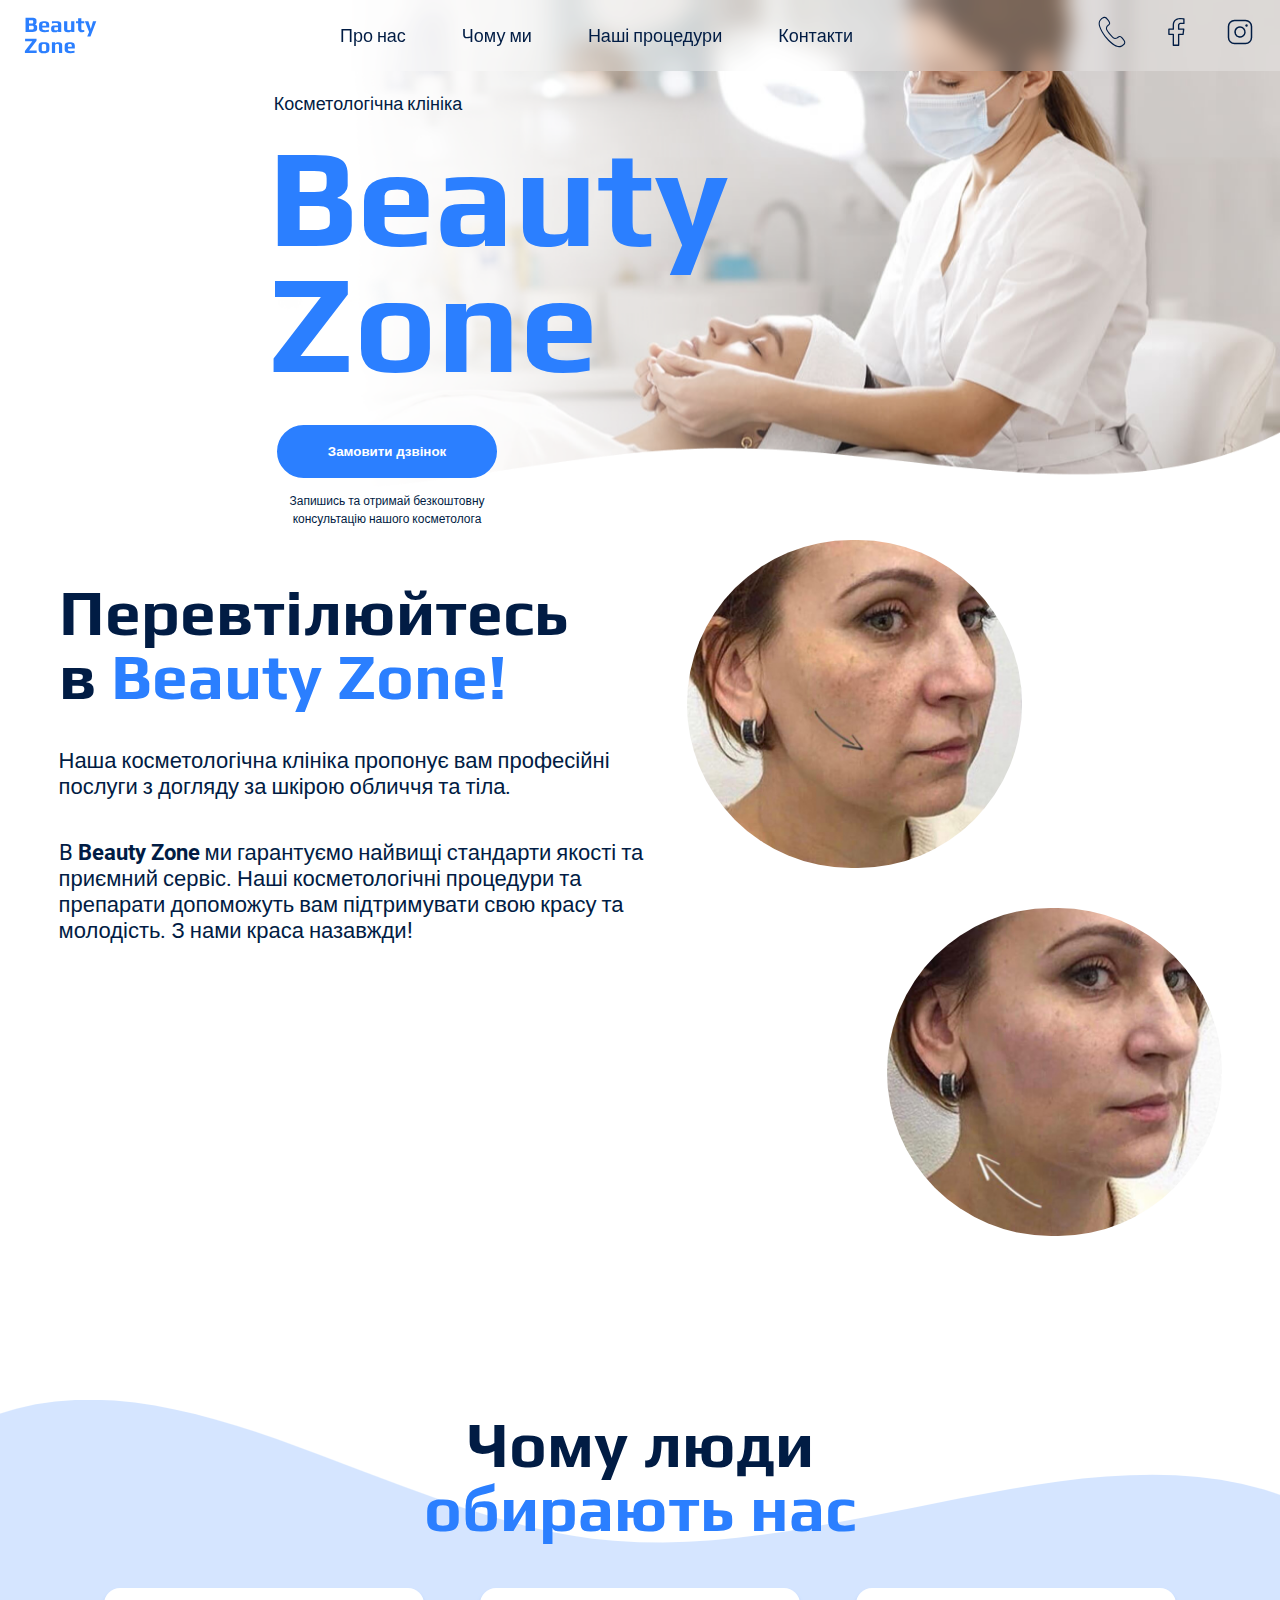
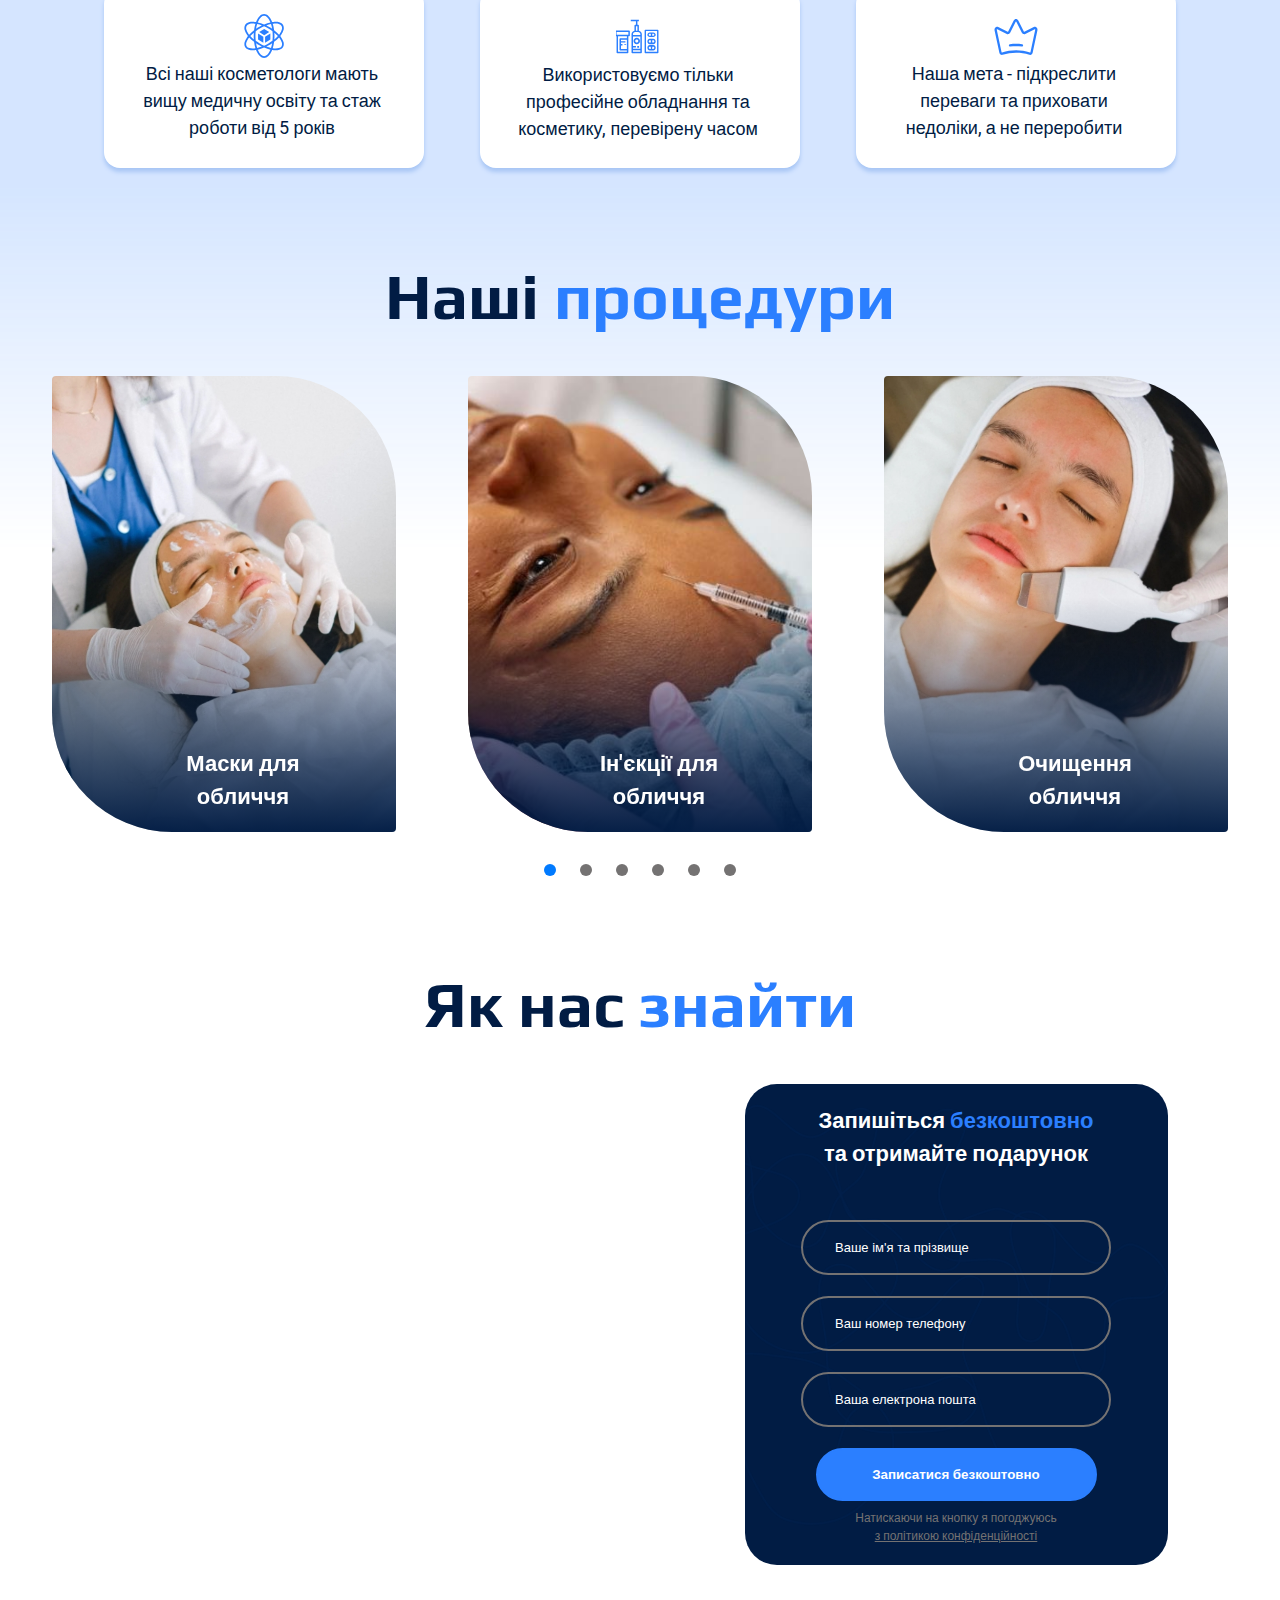
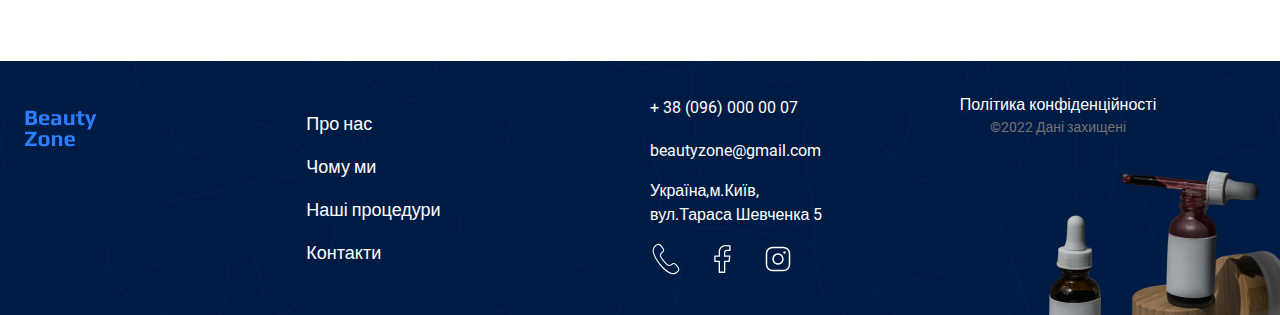
==== commit bb1a4623: "added footer-bp" ====
--- a/index.html
+++ b/index.html
@@ -12,6 +12,7 @@
     <link href="https://fonts.googleapis.com/css2?family=Play:wght@400;700&display=swap" rel="stylesheet">
     <!-- style -->
     <link rel="stylesheet" href="./css/main.min.css">
+    <link rel="stylesheet" href="https://cdn.jsdelivr.net/npm/swiper@11/swiper-bundle.min.css" />
 </head>
 
 <body>
@@ -57,7 +58,7 @@
                     <button class="mobile-menu__btn-close menu-btn-close" type="button">
                         close
                     </button>
-                     <nav class="mobile-menu__nav">
+                    <nav class="mobile-menu__nav">
                         <a href="./index.html">
                             <img src="./image/logobeaty.svg" alt="Лого Beaty Zone">
                         </a>
@@ -86,7 +87,7 @@
                                     </svg>
                                 </a></li>
                         </ul>
-                    </address> 
+                    </address>
                 </div> -->
             </div>
         </div>
@@ -148,7 +149,7 @@
                         <li class="why-section__items">
                             <article class="why-card">
                                 <h5 class="why-card__title--hidden">Наш досвід</h5>
-                                <img src="./image/materials-science.svg" alt="#">
+                                <img class="why-card__image" src="./image/materials-science.svg" alt="#">
                                 <p class="why-card__text">Всі наші косметологи мають вищу медичну освіту
                                     та стаж роботи від 5 років</p>
                             </article>
@@ -156,7 +157,7 @@
                         <li class="why-section__items">
                             <article class="why-card">
                                 <h5 class="why-card__title--hidden">Що використовуемо?</h5>
-                                <img src="./image/medicinecosmeticsbottle.svg" alt="#">
+                                <img class="why-card__image" src="./image/medicinecosmeticsbottle.svg" alt="#">
                                 <p class="why-card__text">Використовуємо тільки професійне обладнання та косметику,
                                     перевірену
                                     часом</p>
@@ -165,7 +166,7 @@
                         <li class="why-section__items">
                             <article class="why-card">
                                 <h5 class="why-card__title--hidden">Наша мета</h5>
-                                <img src="./image/crown-light.svg" alt="#">
+                                <img class="why-card__image" src="./image/crown-light.svg" alt="#">
                                 <p class="why-card__text">Наша мета - підкреслити переваги та приховати недоліки, а не
                                     переробити
                                 </p>
@@ -177,54 +178,112 @@
 
             </section>
 
-            <!-- <section class="procedures-section" id="procedures-section">
+            <section class="procedures-section" id="procedures-section">
                 <div class="container">
                     <h2 class="title-margin section-title">Наші <span class="text-brand-small">процедури</span></h2>
-                    <div class="procedures-section__container">
-                        <button class="carousel-button" type="button">
+                    <div class="procedures-section__slider">
+                        <button class="procedures-section__button carousel-button prev" type="button">
                             <svg class="carousel-icon" width="16" height="16">
                                 <use href="./image/icons.svg#icon-Arrow"></use>
                             </svg>
                         </button>
-                        <ul class="procedures-section__list">
-                            <li class="procedures-section__items">
-                                <article class="procedures-card">
-                                    <img class="procedures-card__image" src="./image/procedure-mask.jpeg"
-                                        alt="Маска для обличчя">
-                                    <div class="procedures-card__div">
-                                        <h3 class="procedures-card__title">Маски для обличчя</h3>
-                                    </div>
-
-                                </article>
-                            </li>
-                            <li class="procedures-section__items">
-                                <article class="procedures-card">
-                                    <img class="procedures-card__image" src="./image/procedure-injection.jpg" alt="Ін'єкції 
-                                    для обличчя">
-                                    <div class="procedures-card__div">
-                                        <h3 class="procedures-card__title">Ін'єкції для обличчя</h3>
-                                    </div>
-                                </article>
-                            </li>
-                            <li class="procedures-section__items">
-                                <article class="procedures-card">
-                                    <img class="procedures-card__image" src="./image/procedure-cleaning.jpeg" alt=">Очищення 
-                                    обличчя">
-                                    <div class="procedures-card__div">
-                                        <h3 class="procedures-card__title">Очищення обличчя</h3>
-                                    </div>
-
-                                </article>
-                            </li>
-                        </ul>
-                        <button class="carousel-button right-btn" type="button">
+                        <div class="procedures-section__container swiper-container">
+                            <ul class="procedures-section__list swiper-wrapper">
+                                <li class="procedures-card__width swiper-slide">
+                                    <article class="procedures-card">
+                                        <div class="procedures-card__container">
+                                            <img class="procedures-card__image" src="./image/procedure-mask.jpeg"
+                                                alt="Маска для обличчя">
+                                            <div class="procedures-card__div">
+                                                <h3 class="procedures-card__title">Маски для обличчя</h3>
+                                            </div>
+                                        </div>
+
+                                    </article>
+                                </li>
+                                <li class="procedures-card__width swiper-slide">
+                                    <article class="procedures-card">
+                                        <div class="procedures-card__container">
+                                            <img class="procedures-card__image" src="./image/procedure-injection.jpg"
+                                                alt="Ін'єкції 
+                                                                                                        для обличчя">
+                                            <div class="procedures-card__div">
+                                                <h3 class="procedures-card__title">Ін'єкції для обличчя</h3>
+                                            </div>
+                                        </div>
+
+                                    </article>
+                                </li>
+                                <li class="procedures-card__width swiper-slide">
+                                    <article class="procedures-card">
+                                        <div class="procedures-card__container">
+                                            <img class="procedures-card__image" src="./image/procedure-cleaning.jpeg"
+                                                alt=">Очищення 
+                                                                                                        обличчя">
+                                            <div class="procedures-card__div">
+                                                <h3 class="procedures-card__title">Очищення обличчя</h3>
+                                            </div>
+                                        </div>
+
+
+                                    </article>
+                                </li>
+                                <li class="procedures-card__width swiper-slide">
+                                    <article class="procedures-card">
+                                        <div class="procedures-card__container">
+                                            <img class="procedures-card__image" src="./image/procedure-mask.jpeg"
+                                                alt="Маска для обличчя">
+                                            <div class="procedures-card__div">
+                                                <h3 class="procedures-card__title">Маски для обличчя</h3>
+                                            </div>
+                                        </div>
+
+                                    </article>
+                                </li>
+                                <li class="procedures-card__width swiper-slide">
+                                    <article class="procedures-card">
+                                        <div class="procedures-card__container">
+                                            <img class="procedures-card__image" src="./image/procedure-injection.jpg"
+                                                alt="Ін'єкції 
+                                                                                                        для обличчя">
+                                            <div class="procedures-card__div">
+                                                <h3 class="procedures-card__title">Ін'єкції для обличчя</h3>
+                                            </div>
+                                        </div>
+
+                                    </article>
+                                </li>
+                                <li class="procedures-card__width swiper-slide">
+                                    <article class="procedures-card">
+                                        <div class="procedures-card__container">
+                                            <img class="procedures-card__image" src="./image/procedure-cleaning.jpeg"
+                                                alt=">Очищення 
+                                                                                                        обличчя">
+                                            <div class="procedures-card__div">
+                                                <h3 class="procedures-card__title">Очищення обличчя</h3>
+                                            </div>
+                                        </div>
+
+
+                                    </article>
+                                </li>
+                            </ul>
+                        </div>
+
+                        <button class="procedures-section__button carousel-button next" type="button">
                             <svg class="carousel-icon" width="16" height="16">
                                 <use href="./image/icons.svg#icon-Arrow"></use>
                             </svg>
                         </button>
                     </div>
-                </div>
-            </section> -->
+                    <div class="pagination">
+                        <span class="pagination__button"></span>
+                        <span class="pagination__button"></span>
+                        <span class="pagination__button"></span>
+                        <span class="pagination__button"></span>
+                    </div>
+                </div>
+            </section>
         </div>
 
         <section class="contact-section" id="contact-section">
@@ -300,9 +359,9 @@
                             <li><a class="address__link" href="tel:+380960000007">+ 38 (096) 000 00 07</a></li>
                             <li><a class="address__link" href="mailto:beautyzone@gmail.com">beautyzone@gmail.com</a>
                             </li>
-                            <li><a class="address__link" href="https://maps.app.goo.gl/FTAmWWpmxCksTNbc8"
-                                    target=_blank>Україна,м.Київ,вул.
-                                    Тараса Шевченка 5</a></li>
+                            <li><a class="address__link column" href="https://maps.app.goo.gl/FTAmWWpmxCksTNbc8"
+                                    target=_blank>Україна,м.Київ,
+                                    вул.Тараса Шевченка 5</a></li>
                         </ul>
                         <div class="footer__icon-div">
                             <ul class="footer__icon-row">
@@ -341,6 +400,9 @@
         <div class="modal">
             <button class="modal-btn-close" type="button">
                 close
+                <!-- <svg class="footer__icon" width="32" height="32">
+                    <use href="./image/icons.svg#icon-close"></use>
+                </svg> -->
             </button>
             <h2 class="modal__title">Замовити дзвінок</h2>
             <h4 class="input__title modal__text">Запишіться <span class="text-brand-small">безкоштовно</span>
@@ -384,6 +446,8 @@
 
     </div>
     <script src="./js/mobil-menu.js"></script>
+    <script src="https://cdn.jsdelivr.net/npm/swiper@11/swiper-bundle.min.js"></script>
+    <script src="./js/procedures-slider.js"></script>
     <script src="./js/modal.js"></script>
 </body>
 
--- a/css/main.min.css
+++ b/css/main.min.css
@@ -1 +1 @@
-@font-face{font-display:swap;font-family:"Roboto";font-style:normal;font-weight:400;src:url("../fonts/roboto-v30-latin-regular.woff2") format("woff2")}@font-face{font-display:swap;font-family:"Roboto";font-style:normal;font-weight:700;src:url("../fonts/roboto-v30-latin-700.woff2") format("woff2")}.play-regular{font-family:"Play",sans-serif;font-weight:400;font-style:normal}.play-bold{font-family:"Play",sans-serif;font-weight:700;font-style:normal}:root{--color-primary-dark: #31261a;--color-primary-light: #FFF;--color-brand-light: #2B7FFF;--color-brand-dark: #011C44;--color-secondary: #747272;--color-shadow-box: #a8c6f5}*,*::before,*::after{-webkit-box-sizing:border-box;box-sizing:border-box}body{color:var(--color-brand-dark);font-family:"Roboto",sans-serif;font-size:18px;font-weight:400;line-height:1.5;margin:0}.container{width:100%;max-width:1288px;margin:0 auto;padding:0 24px}h1,h2,h3,h4,h5,h6,p{margin-top:0}a{display:inline-block}address{font-style:normal}ul{list-style-type:none;margin:0;padding:0}.visually-hidden{position:absolute;left:-10000px;top:auto;width:1px;height:1px;overflow:hidden}.text-brand{color:var(--color-brand-light);text-transform:capitalize}.text-brand-small{color:var(--color-brand-light)}.button{display:block;color:var(--color-primary-light);background-color:var(--color-brand-light);border:2px solid var(--color-brand-light);width:220px;height:53px;padding:16px 32px;border-radius:32px;font-weight:600;cursor:pointer;margin-bottom:14px;-webkit-transition:color .5s,background-color .5s;transition:color .5s,background-color .5s}@media screen and (max-width: 768px){.button{width:186px;height:44px;padding:16px 24px}}.button.contact{width:281px;height:53px;-ms-flex-item-align:center;align-self:center;margin-bottom:8px}.button:hover{background-color:rgba(0,0,0,0);color:var(--color-brand-dark)}.button.contact:hover{background-color:var(--color-primary-light)}.button-text{font-size:12px;width:238px;text-align:center}.header__link{color:var(--color-brand-dark);text-decoration:none;-webkit-transition:color .3s;transition:color .3s}.header__link:hover{color:var(--color-brand-light)}.footer__link{color:var(--color-primary-light);text-decoration:none;-webkit-transition:color .3s;transition:color .3s}.footer__link:hover{color:var(--color-brand-light)}.address__link{color:var(--color-primary-light);font-size:16px;font-weight:300;text-decoration:none;-webkit-transition:color .3s;transition:color .3s}.address__link:hover{color:var(--color-brand-light)}.header{position:absolute;width:100%;-webkit-backdrop-filter:blur(10px);backdrop-filter:blur(10px);background:rgba(255,255,255,.25);padding:16px 0}.header__container{display:-webkit-box;display:-ms-flexbox;display:flex;gap:30px;background-color:rgba(0,0,0,0);-webkit-box-align:center;-ms-flex-align:center;align-items:center}.header__nav{display:-webkit-box;display:-ms-flexbox;display:flex;-webkit-box-align:center;-ms-flex-align:center;align-items:center;-webkit-box-flex:1;-ms-flex-positive:1;flex-grow:1;gap:30px}.header__menu{display:none}@media screen and (min-width: 1280px){.header__menu{display:-webkit-box;display:-ms-flexbox;display:flex;gap:56px;-webkit-box-flex:1;-ms-flex-positive:1;flex-grow:1;-webkit-box-pack:center;-ms-flex-pack:center;justify-content:center}}.header__address{display:none}@media screen and (min-width: 1280px){.header__address{display:-webkit-box;display:-ms-flexbox;display:flex;gap:32px;-webkit-box-flex:1;-ms-flex-positive:1;flex-grow:1;-webkit-box-pack:center;-ms-flex-pack:center;justify-content:center}}.header__icon{fill:var(--color-brand-dark);-webkit-transition:fill .3s;transition:fill .3s}.header__icon:hover{fill:var(--color-brand-light)}.header__burger{width:24px;height:24px;padding:0;background:rgba(0,0,0,0);border:0;fill:var(--color-primary-light)}@media screen and (min-width: 1280px){.header__burger{display:none}}.mobile-menu{position:fixed;top:0;right:0;width:100%;height:500px;background-color:var(--color-primary-light);-webkit-transform:translateX(100%);-ms-transform:translateX(100%);transform:translateX(100%);-webkit-transition:-webkit-transform .3s;transition:-webkit-transform .3s;transition:transform .3s;transition:transform .3s, -webkit-transform .3s}.mobile-menu.is-open{-webkit-transform:translateX(0);-ms-transform:translateX(0);transform:translateX(0)}.mobile-menu__btn-close{position:absolute;top:20px;right:20px}.mobile-menu__nav{display:-webkit-box;display:-ms-flexbox;display:flex;-webkit-box-orient:vertical;-webkit-box-direction:normal;-ms-flex-direction:column;flex-direction:column;gap:32px;margin:20px;margin-bottom:17px}.mobile-menu__address{display:-webkit-box;display:-ms-flexbox;display:flex;gap:16px;-webkit-box-pack:start;-ms-flex-pack:start;justify-content:flex-start;margin-left:20px}.hero-section{background-image:url("../image/cos-office.png");background-repeat:no-repeat;background-size:cover;background-position:center;width:100%;height:700px}@media screen and (max-width: 1280px){.hero-section{height:500px}}.hero-section__text{width:200px;margin-bottom:0;text-align:center}@media screen and (min-width: 1280px){.hero-section__text{margin-bottom:16px}}.hero-section__title{display:-webkit-box;display:-ms-flexbox;display:flex;-webkit-box-orient:horizontal;-webkit-box-direction:normal;-ms-flex-direction:row;flex-direction:row;-webkit-box-pack:start;-ms-flex-pack:start;justify-content:flex-start;-webkit-box-align:center;-ms-flex-align:center;align-items:center;width:auto;color:var(--color-brand-light);font-family:"Play",sans-serif;text-align:center;font-size:54px;font-weight:700;line-height:.9;text-transform:capitalize;margin-bottom:32px}@media screen and (min-width: 1280px){.hero-section__title{width:529px;margin-bottom:40px;font-size:140px;text-align:left}}.hero-section__container{display:-webkit-box;display:-ms-flexbox;display:flex;-webkit-box-orient:vertical;-webkit-box-direction:normal;-ms-flex-direction:column;flex-direction:column;-webkit-box-pack:center;-ms-flex-pack:center;justify-content:center;-webkit-box-align:center;-ms-flex-align:center;align-items:center;height:450px}@media screen and (min-width: 1280px){.hero-section__container{display:-webkit-box;display:-ms-flexbox;display:flex;-webkit-box-orient:vertical;-webkit-box-direction:normal;-ms-flex-direction:column;flex-direction:column;-webkit-box-pack:start;-ms-flex-pack:start;justify-content:flex-start;-webkit-box-align:start;-ms-flex-align:start;align-items:flex-start;padding:0px;height:658px;padding:90px 667px 270px 244px}}.hero-section__text-btn{display:-webkit-box;display:-ms-flexbox;display:flex;-webkit-box-orient:vertical;-webkit-box-direction:normal;-ms-flex-direction:column;flex-direction:column;-webkit-box-pack:center;-ms-flex-pack:center;justify-content:center;-webkit-box-align:center;-ms-flex-align:center;align-items:center;padding:0px}.section-title{font-family:"Play",sans-serif;font-size:32px;font-weight:700;line-height:1;text-align:center}@media screen and (min-width: 1280px){.section-title{font-size:64px;font-weight:700}}.title-margin{margin-bottom:48px}.background{background-image:url("../image/background-blue.png");background-position:center 670px;background-size:auto 2100px;background-repeat:no-repeat}@media screen and (min-width: 768px){.background{background-position:center 820px;background-size:auto 1700px}}@media screen and (min-width: 1280px){.background{background-position:center 1400px;background-size:auto}}.about-section{text-align:left;padding-top:0;padding-bottom:0}@media screen and (min-width: 1280px){.about-section{padding-top:40px;padding-bottom:88px}}.about-section__container{display:-webkit-box;display:-ms-flexbox;display:flex;-webkit-box-align:start;-ms-flex-align:start;align-items:flex-start;gap:28px;-webkit-box-pack:center;-ms-flex-pack:center;justify-content:center}.about-section__content{display:-webkit-box;display:-ms-flexbox;display:flex;-webkit-box-orient:vertical;-webkit-box-direction:normal;-ms-flex-direction:column;flex-direction:column;padding-top:0}@media screen and (min-width: 768px){.about-section__content{padding-top:40px}}.about-section__title{margin-bottom:16px;width:270px;text-align:left}@media screen and (min-width: 1280px){.about-section__title{width:529px;margin-bottom:40px}}.about-section__text{font-size:18px;line-height:initial;width:335px}@media screen and (min-width: 1280px){.about-section__text{width:600px;font-size:22px}}.about-section__text--up{text-transform:capitalize;font-weight:600}.about-section__text--margin{margin-bottom:16px}@media screen and (min-width: 1280px){.about-section__text--margin{margin-bottom:40px}}.about-section__text--margin:last-child{margin-bottom:0}.about-section__face{display:none}@media screen and (min-width: 768px){.about-section__face{display:-webkit-box;display:-ms-flexbox;display:flex;-webkit-box-orient:vertical;-webkit-box-direction:normal;-ms-flex-direction:column;flex-direction:column;gap:10px}}@media screen and (min-width: 1280px){.about-section__face{gap:40px}}.about-section .face{width:200px;height:200px;border-radius:200px}@media screen and (min-width: 1280px){.about-section .face{width:335px;height:328px}}.about-section .facetwo{margin-left:150px}@media screen and (min-width: 1280px){.about-section .facetwo{margin-left:200px}}.why-section{padding-top:88px;padding-bottom:48px}.why-section__title{width:220px;margin:0 auto 24px}@media screen and (min-width: 768px){.why-section__title{width:300px}}@media screen and (min-width: 1280px){.why-section__title{width:432px;margin-bottom:48px}}.why-section__container{display:-webkit-box;display:-ms-flexbox;display:flex;-webkit-box-pack:center;-ms-flex-pack:center;justify-content:center;gap:56px;-ms-flex-wrap:wrap;flex-wrap:wrap}.why-card{background-color:var(--color-primary-light);border-radius:16px;width:320px;height:180px;padding:24px 32px;text-align:center;-webkit-box-shadow:0px 4px 4px 0px var(--color-shadow-box);box-shadow:0px 4px 4px 0px var(--color-shadow-box)}.why-card__title--hidden{display:none}.why-card__text{width:252px}.procedures-section{padding-top:48px;padding-bottom:48px}.procedures-section__container{display:-webkit-box;display:-ms-flexbox;display:flex;-webkit-box-align:center;-ms-flex-align:center;align-items:center;gap:32px;-webkit-box-pack:center;-ms-flex-pack:center;justify-content:center}.procedures-section__list{display:-webkit-box;display:-ms-flexbox;display:flex;-webkit-box-pack:center;-ms-flex-pack:center;justify-content:center;gap:16px}.procedures-section__items{-ms-flex-preferred-size:calc((100% - 16px)/3);flex-basis:calc((100% - 16px)/3)}.procedures-card{background-image:-webkit-gradient(linear, left top, left bottom, color-stop(48.529%, rgba(1, 28, 68, 0)), color-stop(84.641%, rgba(1, 28, 68, 0.73)), color-stop(101.43%, rgb(1, 28, 68)));background-image:linear-gradient(180deg, rgba(1, 28, 68, 0) 48.529%, rgba(1, 28, 68, 0.73) 84.641%, rgb(1, 28, 68) 101.43%);border-radius:4px 120px 4px 120px;position:relative;width:344px;height:456px;-webkit-transition:-webkit-transform .3s;transition:-webkit-transform .3s;transition:transform .3s;transition:transform .3s, -webkit-transform .3s}.procedures-card:hover{-webkit-transform:scale(1.05);-ms-transform:scale(1.05);transform:scale(1.05)}.procedures-card__image{position:absolute;width:344px;height:456px;background-position:center;z-index:-1;border-radius:4px 120px 4px 120px}.procedures-card__title{color:var(--color-primary-light);font-size:22px}.procedures-card__div{display:-webkit-box;display:-ms-flexbox;display:flex;-webkit-box-pack:center;-ms-flex-pack:center;justify-content:center;padding:371px 77px 32px 115px;text-align:center}.carousel-button{display:-webkit-box;display:-ms-flexbox;display:flex;-webkit-box-align:center;-ms-flex-align:center;align-items:center;-webkit-box-pack:center;-ms-flex-pack:center;justify-content:center;width:44px;height:44px;padding:0;fill:var(--color-brand-dark);border:1px solid var(--color-brand-dark);border-radius:50%;background-color:rgba(0,0,0,0);cursor:pointer;-webkit-transition:fill .3s;transition:fill .3s}.carousel-button.right-btn{-webkit-transform:rotate(180deg);-ms-transform:rotate(180deg);transform:rotate(180deg)}.carousel-button:hover{background-color:var(--color-brand-light);border:var(--color-primary-light);fill:var(--color-primary-light)}.contact-section{padding-top:48px;padding-bottom:96px}.contact-section__container{display:-webkit-box;display:-ms-flexbox;display:flex;-webkit-box-orient:vertical;-webkit-box-direction:reverse;-ms-flex-direction:column-reverse;flex-direction:column-reverse;gap:32px}@media screen and (min-width: 768px){.contact-section__container{-webkit-box-orient:horizontal;-webkit-box-direction:normal;-ms-flex-direction:row;flex-direction:row;gap:32px;-webkit-box-pack:center;-ms-flex-pack:center;justify-content:center}}.contact-section__maps{display:-webkit-box;display:-ms-flexbox;display:flex;border:none;border-radius:32px;width:350px;height:350px;margin:0 auto}@media screen and (min-width: 768px){.contact-section__maps{width:600px;height:481px;margin-right:0}}.contact-section__sing{display:-webkit-box;display:-ms-flexbox;display:flex;-webkit-box-pack:start;-ms-flex-pack:start;justify-content:flex-start;-webkit-box-orient:vertical;-webkit-box-direction:normal;-ms-flex-direction:column;flex-direction:column;-webkit-box-align:center;-ms-flex-align:center;align-items:center;background-color:var(--color-brand-dark);background-image:url("../image/footer-background.png");background-repeat:no-repeat;background-size:cover;background-position:right;border-radius:32px;width:350px;height:481px;margin:0 auto}@media screen and (min-width: 768px){.contact-section__sing{width:423px;margin-left:0}}@media screen and (min-width: 1280px){.contact-section__sing{gap:32px;-webkit-box-pack:center;-ms-flex-pack:center;justify-content:center}}.contact-section__form-field{margin-bottom:24px}@media screen and (min-width: 768px){.contact-section__form{width:330px;display:-webkit-box;display:-ms-flexbox;display:flex;-webkit-box-orient:vertical;-webkit-box-direction:normal;-ms-flex-direction:column;flex-direction:column;-webkit-box-pack:center;-ms-flex-pack:center;justify-content:center;-webkit-box-align:center;-ms-flex-align:center;align-items:center}}.input{width:310px;height:52px}.input__label{display:block}.input__control{padding:18px 32px;width:100%;border:2px solid var(--color-secondary);border-radius:32px;background-color:rgba(0,0,0,0);margin-bottom:24px}.input__control:focus{background-color:var(--color-secondary);outline:none}.input__control::-webkit-input-placeholder{color:var(--color-primary-light);font-size:13px;font-weight:400;line-height:1.5}.input__control::-moz-placeholder{color:var(--color-primary-light);font-size:13px;font-weight:400;line-height:1.5}.input__control:-ms-input-placeholder{color:var(--color-primary-light);font-size:13px;font-weight:400;line-height:1.5}.input__control::-ms-input-placeholder{color:var(--color-primary-light);font-size:13px;font-weight:400;line-height:1.5}.input__control::placeholder{color:var(--color-primary-light);font-size:13px;font-weight:400;line-height:1.5}.input__title{margin:48px auto 32px;color:var(--color-primary-light);max-width:277px;height:52px;font-size:22px;font-weight:600;text-align:center}.input__text{max-width:213px;height:36px;text-align:center;font-size:12px;color:var(--color-secondary);margin:0 auto 48px;-webkit-transition:color .3s;transition:color .3s}.input__text.highlight:hover{color:var(--color-brand-light)}.footer{position:relative;background-color:var(--color-brand-dark);background-image:url("../image/footer-background.png");background-repeat:no-repeat;background-size:cover;background-position:center;padding:32px 0;height:278px}.footer::after{position:absolute;width:240px;height:150px;right:0;bottom:0;background-repeat:no-repeat;background-image:url("../image/pexels-photo.png");content:""}.footer__container{display:-webkit-box;display:-ms-flexbox;display:flex;gap:20px}.footer__nav,.footer__address{display:-webkit-box;display:-ms-flexbox;display:flex;-ms-flex-preferred-size:50%;flex-basis:50%;gap:20px}.footer__logo,.footer__menu{-webkit-box-flex:1;-ms-flex-positive:1;flex-grow:1}.footer__menu{gap:16px;display:-webkit-box;display:-ms-flexbox;display:flex;-webkit-box-orient:vertical;-webkit-box-direction:normal;-ms-flex-direction:column;flex-direction:column}.footer__icon{fill:var(--color-primary-light);-webkit-transition:fill .3s;transition:fill .3s}.footer__icon:hover{fill:var(--color-brand-light)}.footer__address-gap{display:-webkit-box;display:-ms-flexbox;display:flex;-webkit-box-orient:vertical;-webkit-box-direction:normal;-ms-flex-direction:column;flex-direction:column;gap:16px}.footer__icon-row{height:40px;-webkit-box-orient:horizontal;-webkit-box-direction:normal;-ms-flex-direction:row;flex-direction:row;display:-webkit-box;display:-ms-flexbox;display:flex;gap:24px}.address__list,.address__info{-webkit-box-flex:1;-ms-flex-positive:1;flex-grow:1}.address__list{gap:16px;display:-webkit-box;display:-ms-flexbox;display:flex;-webkit-box-orient:vertical;-webkit-box-direction:normal;-ms-flex-direction:column;flex-direction:column}.address__info{display:-webkit-box;display:-ms-flexbox;display:flex;-webkit-box-orient:vertical;-webkit-box-direction:normal;-ms-flex-direction:column;flex-direction:column;-webkit-box-align:end;-ms-flex-align:end;align-items:flex-end}.address__copyright{font-size:14px;color:var(--color-secondary)}.backdrop{position:fixed;top:0;right:0;bottom:0;left:0;display:-webkit-box;display:-ms-flexbox;display:flex;-webkit-box-align:center;-ms-flex-align:center;align-items:center;-webkit-box-pack:center;-ms-flex-pack:center;justify-content:center;padding:20px 0;background-color:rgba(1,28,68,.73);-webkit-transition:opacity .3s,visibility .3s;transition:opacity .3s,visibility .3s}.backdrop.is-hidden{opacity:0;visibility:hidden;pointer-events:none}.modal{display:-webkit-box;display:-ms-flexbox;display:flex;-webkit-box-pack:start;-ms-flex-pack:start;justify-content:flex-start;-webkit-box-orient:vertical;-webkit-box-direction:normal;-ms-flex-direction:column;flex-direction:column;-webkit-box-align:center;-ms-flex-align:center;align-items:center;background-color:var(--color-brand-dark);background-image:url("../image/footer-background.png");background-repeat:no-repeat;background-size:cover;background-position:center;position:relative;width:720px;height:680px;border-radius:32px}.modal__form-field{margin-bottom:24px}.modal__title{font-family:"Play";width:100%;max-width:430px;height:100%;max-height:150px;font-size:64px;font-weight:700;line-height:74px;margin:40px auto;text-align:center;color:var(--color-primary-light)}.modal__text{margin:0 auto 32px}.modal-btn-close{position:absolute;top:40px;right:40px}.button.contact.btn-modal{margin:0 auto 8px}+@font-face{font-display:swap;font-family:"Roboto";font-style:normal;font-weight:400;src:url("../fonts/roboto-v30-latin-regular.woff2") format("woff2")}@font-face{font-display:swap;font-family:"Roboto";font-style:normal;font-weight:700;src:url("../fonts/roboto-v30-latin-700.woff2") format("woff2")}.play-regular{font-family:"Play",sans-serif;font-weight:400;font-style:normal}.play-bold{font-family:"Play",sans-serif;font-weight:700;font-style:normal}:root{--color-primary-dark: #31261a;--color-primary-light: #FFF;--color-brand-light: #2B7FFF;--color-brand-dark: #011C44;--color-secondary: #747272;--color-shadow-box: #a8c6f5}*,*::before,*::after{-webkit-box-sizing:border-box;box-sizing:border-box}body{color:var(--color-brand-dark);font-family:"Roboto",sans-serif;font-size:18px;font-weight:400;line-height:1.5;margin:0}.container{width:100%;max-width:1288px;margin:0 auto;padding:0 24px}h1,h2,h3,h4,h5,h6,p{margin-top:0}img{display:block;max-width:100%;height:auto;-o-object-fit:cover;object-fit:cover}a{display:inline-block}address{font-style:normal}ul{list-style-type:none;margin:0;padding:0}.visually-hidden{position:absolute;left:-10000px;top:auto;width:1px;height:1px;overflow:hidden}.text-brand{color:var(--color-brand-light);text-transform:capitalize}.text-brand-small{color:var(--color-brand-light)}.button{display:block;color:var(--color-primary-light);background-color:var(--color-brand-light);border:2px solid var(--color-brand-light);width:220px;height:53px;padding:16px 32px;border-radius:32px;font-weight:600;cursor:pointer;margin-bottom:14px;-webkit-transition:color .5s,background-color .5s;transition:color .5s,background-color .5s}@media screen and (max-width: 768px){.button{width:186px;height:44px;padding:16px 24px}}.button.contact{width:281px;height:53px;-ms-flex-item-align:center;align-self:center;margin-bottom:8px}.button:hover{background-color:rgba(0,0,0,0);color:var(--color-brand-dark)}.button.contact:hover{background-color:var(--color-primary-light)}.button-text{font-size:12px;width:238px;text-align:center}.header__link{color:var(--color-brand-dark);text-decoration:none;-webkit-transition:color .3s;transition:color .3s}.header__link:hover{color:var(--color-brand-light)}.footer__link{color:var(--color-primary-light);text-decoration:none;-webkit-transition:color .3s;transition:color .3s}.footer__link:hover{color:var(--color-brand-light)}.address__link{color:var(--color-primary-light);font-size:16px;font-weight:300;text-decoration:none;-webkit-transition:color .3s;transition:color .3s}.address__link.column{width:190px}.address__link:hover{color:var(--color-brand-light)}.header{position:absolute;width:100%;-webkit-backdrop-filter:blur(10px);backdrop-filter:blur(10px);background:rgba(255,255,255,.25);padding:16px 0}.header__container{display:-webkit-box;display:-ms-flexbox;display:flex;gap:30px;background-color:rgba(0,0,0,0);-webkit-box-align:center;-ms-flex-align:center;align-items:center}.header__nav{display:-webkit-box;display:-ms-flexbox;display:flex;-webkit-box-align:center;-ms-flex-align:center;align-items:center;-webkit-box-flex:1;-ms-flex-positive:1;flex-grow:1;gap:30px}.header__menu{display:none}@media screen and (min-width: 1280px){.header__menu{display:-webkit-box;display:-ms-flexbox;display:flex;gap:56px;-webkit-box-flex:1;-ms-flex-positive:1;flex-grow:1;-webkit-box-pack:center;-ms-flex-pack:center;justify-content:center}}.header__address{display:none}@media screen and (min-width: 1280px){.header__address{display:-webkit-box;display:-ms-flexbox;display:flex;gap:32px;-webkit-box-flex:1;-ms-flex-positive:1;flex-grow:1;-webkit-box-pack:center;-ms-flex-pack:center;justify-content:center}}.header__icon{fill:var(--color-brand-dark);-webkit-transition:fill .3s;transition:fill .3s}.header__icon:hover{fill:var(--color-brand-light)}.header__burger{width:24px;height:24px;padding:0;background:rgba(0,0,0,0);border:0;fill:var(--color-primary-light)}@media screen and (min-width: 1280px){.header__burger{display:none}}.mobile-menu{position:fixed;top:0;right:0;width:100%;height:500px;background-color:var(--color-primary-light);-webkit-transform:translateX(100%);-ms-transform:translateX(100%);transform:translateX(100%);-webkit-transition:-webkit-transform .3s;transition:-webkit-transform .3s;transition:transform .3s;transition:transform .3s, -webkit-transform .3s}.mobile-menu.is-open{-webkit-transform:translateX(0);-ms-transform:translateX(0);transform:translateX(0)}.mobile-menu__btn-close{position:absolute;top:20px;right:20px}.mobile-menu__nav{display:-webkit-box;display:-ms-flexbox;display:flex;-webkit-box-orient:vertical;-webkit-box-direction:normal;-ms-flex-direction:column;flex-direction:column;gap:32px;margin:20px;margin-bottom:17px}.mobile-menu__address{display:-webkit-box;display:-ms-flexbox;display:flex;gap:16px;-webkit-box-pack:start;-ms-flex-pack:start;justify-content:flex-start;margin-left:20px}.hero-section{background-image:url("../image/cos-office.png");background-repeat:no-repeat;background-size:cover;background-position:center;width:100%;height:700px}@media screen and (max-width: 1280px){.hero-section{height:500px}}.hero-section__text{width:200px;margin-bottom:0;text-align:center}@media screen and (min-width: 1280px){.hero-section__text{margin-bottom:16px}}.hero-section__title{display:-webkit-box;display:-ms-flexbox;display:flex;-webkit-box-orient:horizontal;-webkit-box-direction:normal;-ms-flex-direction:row;flex-direction:row;-webkit-box-pack:start;-ms-flex-pack:start;justify-content:flex-start;-webkit-box-align:center;-ms-flex-align:center;align-items:center;width:auto;color:var(--color-brand-light);font-family:"Play",sans-serif;text-align:center;font-size:54px;font-weight:700;line-height:.9;text-transform:capitalize;margin-bottom:32px}@media screen and (min-width: 1280px){.hero-section__title{width:529px;margin-bottom:40px;font-size:140px;text-align:left}}.hero-section__container{display:-webkit-box;display:-ms-flexbox;display:flex;-webkit-box-orient:vertical;-webkit-box-direction:normal;-ms-flex-direction:column;flex-direction:column;-webkit-box-pack:center;-ms-flex-pack:center;justify-content:center;-webkit-box-align:center;-ms-flex-align:center;align-items:center;height:450px}@media screen and (min-width: 1280px){.hero-section__container{display:-webkit-box;display:-ms-flexbox;display:flex;-webkit-box-orient:vertical;-webkit-box-direction:normal;-ms-flex-direction:column;flex-direction:column;-webkit-box-pack:start;-ms-flex-pack:start;justify-content:flex-start;-webkit-box-align:start;-ms-flex-align:start;align-items:flex-start;padding:0px;height:658px;padding:90px 667px 270px 244px}}.hero-section__text-btn{display:-webkit-box;display:-ms-flexbox;display:flex;-webkit-box-orient:vertical;-webkit-box-direction:normal;-ms-flex-direction:column;flex-direction:column;-webkit-box-pack:center;-ms-flex-pack:center;justify-content:center;-webkit-box-align:center;-ms-flex-align:center;align-items:center;padding:0px}.section-title{font-family:"Play",sans-serif;font-size:32px;font-weight:700;line-height:1;text-align:center}@media screen and (min-width: 1280px){.section-title{font-size:64px;font-weight:700}}.title-margin{margin-bottom:48px}.background{background-image:url("../image/background-blue.png");background-position:center 670px;background-size:auto 2100px;background-repeat:no-repeat}@media screen and (min-width: 768px){.background{background-position:center 820px;background-size:auto 1700px}}@media screen and (min-width: 1280px){.background{background-position:center 1400px;background-size:auto}}.about-section{text-align:left;padding-top:0;padding-bottom:0}@media screen and (min-width: 1280px){.about-section{padding-top:40px;padding-bottom:88px}}.about-section__container{display:-webkit-box;display:-ms-flexbox;display:flex;-webkit-box-align:start;-ms-flex-align:start;align-items:flex-start;gap:28px;-webkit-box-pack:center;-ms-flex-pack:center;justify-content:center}.about-section__content{display:-webkit-box;display:-ms-flexbox;display:flex;-webkit-box-orient:vertical;-webkit-box-direction:normal;-ms-flex-direction:column;flex-direction:column;padding-top:0}@media screen and (min-width: 768px){.about-section__content{padding-top:40px}}.about-section__title{margin-bottom:16px;width:270px;text-align:left}@media screen and (min-width: 1280px){.about-section__title{width:529px;margin-bottom:40px}}.about-section__text{font-size:18px;line-height:initial;width:335px}@media screen and (min-width: 1280px){.about-section__text{width:600px;font-size:22px}}.about-section__text--up{text-transform:capitalize;font-weight:600}.about-section__text--margin{margin-bottom:16px}@media screen and (min-width: 1280px){.about-section__text--margin{margin-bottom:40px}}.about-section__text--margin:last-child{margin-bottom:0}.about-section__face{display:none}@media screen and (min-width: 768px){.about-section__face{display:-webkit-box;display:-ms-flexbox;display:flex;-webkit-box-orient:vertical;-webkit-box-direction:normal;-ms-flex-direction:column;flex-direction:column;gap:10px}}@media screen and (min-width: 1280px){.about-section__face{gap:40px}}.about-section .face{width:200px;height:200px;border-radius:200px}@media screen and (min-width: 1280px){.about-section .face{width:335px;height:328px}}.about-section .facetwo{margin-left:150px}@media screen and (min-width: 1280px){.about-section .facetwo{margin-left:200px}}.why-section{padding-top:88px;padding-bottom:48px}.why-section__title{width:220px;margin:0 auto 24px}@media screen and (min-width: 768px){.why-section__title{width:300px}}@media screen and (min-width: 1280px){.why-section__title{width:432px;margin-bottom:48px}}.why-section__container{display:-webkit-box;display:-ms-flexbox;display:flex;-webkit-box-pack:center;-ms-flex-pack:center;justify-content:center;gap:56px;-ms-flex-wrap:wrap;flex-wrap:wrap}.why-card{background-color:var(--color-primary-light);border-radius:16px;width:320px;height:180px;padding:24px 32px;text-align:center;-webkit-box-shadow:0px 4px 4px 0px var(--color-shadow-box);box-shadow:0px 4px 4px 0px var(--color-shadow-box)}.why-card__title--hidden{display:none}.why-card__text{width:252px}.why-card__image{margin:0 auto}.procedures-section{padding-top:48px;padding-bottom:48px}.procedures-section__slider{display:-webkit-box;display:-ms-flexbox;display:flex;-webkit-box-align:center;-ms-flex-align:center;align-items:center;gap:32px;-webkit-box-pack:center;-ms-flex-pack:center;justify-content:center}.procedures-section__container{overflow:hidden;margin-bottom:32px}.procedures-section__button{display:none}@media screen and (min-width: 768px){.procedures-section__button{display:-webkit-box;display:-ms-flexbox;display:flex}}.pagination{display:-webkit-box;display:-ms-flexbox;display:flex;-webkit-box-align:center;-ms-flex-align:center;align-items:center;-webkit-box-pack:center;-ms-flex-pack:center;justify-content:center;gap:24px}.pagination__button{width:12px;height:12px;padding:0;background-color:var(--color-secondary);border-radius:50%}.procedures-card{background-image:-webkit-gradient(linear, left top, left bottom, color-stop(48.529%, rgba(1, 28, 68, 0)), color-stop(84.641%, rgba(1, 28, 68, 0.73)), color-stop(101.43%, rgb(1, 28, 68)));background-image:linear-gradient(180deg, rgba(1, 28, 68, 0) 48.529%, rgba(1, 28, 68, 0.73) 84.641%, rgb(1, 28, 68) 101.43%);border-radius:4px 120px 4px 120px;position:relative;max-width:100%;width:344px;height:456px;margin:0 auto}.procedures-card__image{position:absolute;max-width:100%;width:344px;height:456px;background-position:center;z-index:-1;border-radius:4px 120px 4px 120px}.procedures-card__title{color:var(--color-primary-light);font-size:22px}.procedures-card__div{display:-webkit-box;display:-ms-flexbox;display:flex;-webkit-box-pack:center;-ms-flex-pack:center;justify-content:center;padding:371px 77px 32px 115px;text-align:center}.procedures-card__width{-webkit-box-pack:center;-ms-flex-pack:center;justify-content:center;display:-webkit-box;display:-ms-flexbox;display:flex}.carousel-button{display:-webkit-box;display:-ms-flexbox;display:flex;-webkit-box-align:center;-ms-flex-align:center;align-items:center;-webkit-box-pack:center;-ms-flex-pack:center;justify-content:center;width:80px;height:40px;padding:0;fill:var(--color-brand-dark);border:1px solid var(--color-brand-dark);border-radius:50%;background-color:rgba(0,0,0,0);cursor:pointer;-webkit-transition:fill .3s;transition:fill .3s}@media screen and (max-width: 1280px){.carousel-button{display:none}}.carousel-button.next{-webkit-transform:rotate(180deg);-ms-transform:rotate(180deg);transform:rotate(180deg)}.carousel-button:hover{background-color:var(--color-brand-light);border:var(--color-primary-light);fill:var(--color-primary-light)}.contact-section{padding-top:48px;padding-bottom:96px}.contact-section__container{display:-webkit-box;display:-ms-flexbox;display:flex;-webkit-box-orient:vertical;-webkit-box-direction:reverse;-ms-flex-direction:column-reverse;flex-direction:column-reverse;gap:32px}@media screen and (min-width: 768px){.contact-section__container{-webkit-box-orient:horizontal;-webkit-box-direction:normal;-ms-flex-direction:row;flex-direction:row;gap:32px;-webkit-box-pack:center;-ms-flex-pack:center;justify-content:center}}.contact-section__maps{display:-webkit-box;display:-ms-flexbox;display:flex;border:none;border-radius:32px;width:350px;height:350px;margin:0 auto}@media screen and (min-width: 768px){.contact-section__maps{width:600px;height:481px;margin-right:0}}.contact-section__sing{display:-webkit-box;display:-ms-flexbox;display:flex;-webkit-box-pack:start;-ms-flex-pack:start;justify-content:flex-start;-webkit-box-orient:vertical;-webkit-box-direction:normal;-ms-flex-direction:column;flex-direction:column;-webkit-box-align:center;-ms-flex-align:center;align-items:center;background-color:var(--color-brand-dark);background-image:url("../image/footer-background.png");background-repeat:no-repeat;background-size:cover;background-position:right;border-radius:32px;width:350px;height:481px;margin:0 auto}@media screen and (min-width: 768px){.contact-section__sing{width:423px;margin-left:0}}@media screen and (min-width: 1280px){.contact-section__sing{gap:32px;-webkit-box-pack:center;-ms-flex-pack:center;justify-content:center}}.contact-section__form-field{margin-bottom:24px}@media screen and (min-width: 768px){.contact-section__form{width:330px;display:-webkit-box;display:-ms-flexbox;display:flex;-webkit-box-orient:vertical;-webkit-box-direction:normal;-ms-flex-direction:column;flex-direction:column;-webkit-box-pack:center;-ms-flex-pack:center;justify-content:center;-webkit-box-align:center;-ms-flex-align:center;align-items:center}}.input{width:310px;height:52px}.input__label{display:block}.input__control{padding:18px 32px;width:100%;border:2px solid var(--color-secondary);border-radius:32px;background-color:rgba(0,0,0,0);margin-bottom:24px}.input__control:focus{background-color:var(--color-secondary);outline:none}.input__control::-webkit-input-placeholder{color:var(--color-primary-light);font-size:13px;font-weight:400;line-height:1.5}.input__control::-moz-placeholder{color:var(--color-primary-light);font-size:13px;font-weight:400;line-height:1.5}.input__control:-ms-input-placeholder{color:var(--color-primary-light);font-size:13px;font-weight:400;line-height:1.5}.input__control::-ms-input-placeholder{color:var(--color-primary-light);font-size:13px;font-weight:400;line-height:1.5}.input__control::placeholder{color:var(--color-primary-light);font-size:13px;font-weight:400;line-height:1.5}.input__title{margin:48px auto 32px;color:var(--color-primary-light);max-width:277px;height:52px;font-size:22px;font-weight:600;text-align:center}.input__text{max-width:213px;height:36px;text-align:center;font-size:12px;color:var(--color-secondary);margin:0 auto 48px;-webkit-transition:color .3s;transition:color .3s}.input__text.highlight:hover{color:var(--color-brand-light)}.footer{position:relative;background-color:var(--color-brand-dark);background-image:url("../image/footer-background.png");background-repeat:no-repeat;background-size:cover;background-position:center;padding:32px 0;text-align:center}@media screen and (min-width: 768px){.footer{text-align:left}}.footer::after{display:none;position:absolute;width:240px;height:150px;right:0;bottom:0;background-repeat:no-repeat;background-image:url("../image/pexels-photo.png");content:""}@media screen and (min-width: 1280px){.footer::after{display:block}}.footer__container{display:-webkit-box;display:-ms-flexbox;display:flex;-webkit-box-orient:vertical;-webkit-box-direction:normal;-ms-flex-direction:column;flex-direction:column;-webkit-box-align:center;-ms-flex-align:center;align-items:center;gap:20px}@media screen and (min-width: 768px){.footer__container{-webkit-box-orient:horizontal;-webkit-box-direction:normal;-ms-flex-direction:row;flex-direction:row}}.footer__nav,.footer__address{display:-webkit-box;display:-ms-flexbox;display:flex;-webkit-box-orient:vertical;-webkit-box-direction:normal;-ms-flex-direction:column;flex-direction:column;gap:20px}@media screen and (min-width: 768px){.footer__nav,.footer__address{-webkit-box-orient:horizontal;-webkit-box-direction:normal;-ms-flex-direction:row;flex-direction:row;-ms-flex-preferred-size:50%;flex-basis:50%}}.footer__logo,.footer__menu{-webkit-box-flex:1;-ms-flex-positive:1;flex-grow:1}.footer__menu{gap:16px;display:-webkit-box;display:-ms-flexbox;display:flex;-webkit-box-orient:vertical;-webkit-box-direction:normal;-ms-flex-direction:column;flex-direction:column}.footer__icon{fill:var(--color-primary-light);-webkit-transition:fill .3s;transition:fill .3s}.footer__icon:hover{fill:var(--color-brand-light)}.footer__address-gap{display:-webkit-box;display:-ms-flexbox;display:flex;-webkit-box-orient:vertical;-webkit-box-direction:normal;-ms-flex-direction:column;flex-direction:column;gap:16px}.footer__icon-row{height:40px;-webkit-box-orient:horizontal;-webkit-box-direction:normal;-ms-flex-direction:row;flex-direction:row;display:-webkit-box;display:-ms-flexbox;display:flex;gap:24px}.footer__icon-div{margin:0 auto}@media screen and (min-width: 768px){.footer__icon-div{margin:0}}.address__list,.address__info{-webkit-box-flex:1;-ms-flex-positive:1;flex-grow:1}.address__list{gap:16px;display:none;-webkit-box-orient:vertical;-webkit-box-direction:normal;-ms-flex-direction:column;flex-direction:column}@media screen and (min-width: 768px){.address__list{display:-webkit-box;display:-ms-flexbox;display:flex}}.address__info{display:-webkit-box;display:-ms-flexbox;display:flex;-webkit-box-orient:vertical;-webkit-box-direction:normal;-ms-flex-direction:column;flex-direction:column;-webkit-box-align:center;-ms-flex-align:center;align-items:center}.address__copyright{font-size:14px;color:var(--color-secondary)}.backdrop{position:fixed;top:0;right:0;bottom:0;left:0;display:-webkit-box;display:-ms-flexbox;display:flex;-webkit-box-align:center;-ms-flex-align:center;align-items:center;-webkit-box-pack:center;-ms-flex-pack:center;justify-content:center;padding:20px;background-color:rgba(1,28,68,.73);-webkit-transition:opacity .3s,visibility .3s;transition:opacity .3s,visibility .3s}.backdrop.is-hidden{opacity:0;visibility:hidden;pointer-events:none}.modal{display:-webkit-box;display:-ms-flexbox;display:flex;-webkit-box-pack:start;-ms-flex-pack:start;justify-content:flex-start;-webkit-box-orient:vertical;-webkit-box-direction:normal;-ms-flex-direction:column;flex-direction:column;-webkit-box-align:center;-ms-flex-align:center;align-items:center;background-color:var(--color-brand-dark);background-image:url("../image/footer-background.png");background-repeat:no-repeat;background-size:cover;background-position:center;position:relative;width:720px;height:680px;padding:24px;border-radius:32px}.modal__form-field{margin-bottom:24px}.modal__title{font-family:"Play";width:100%;max-width:430px;height:100%;max-height:150px;font-size:64px;font-weight:700;line-height:74px;margin:40px auto;text-align:center;color:var(--color-primary-light)}.modal__text{margin:0 auto 32px}.modal-btn-close{position:absolute;top:40px;right:40px}.button.contact.btn-modal{margin:0 auto 8px}